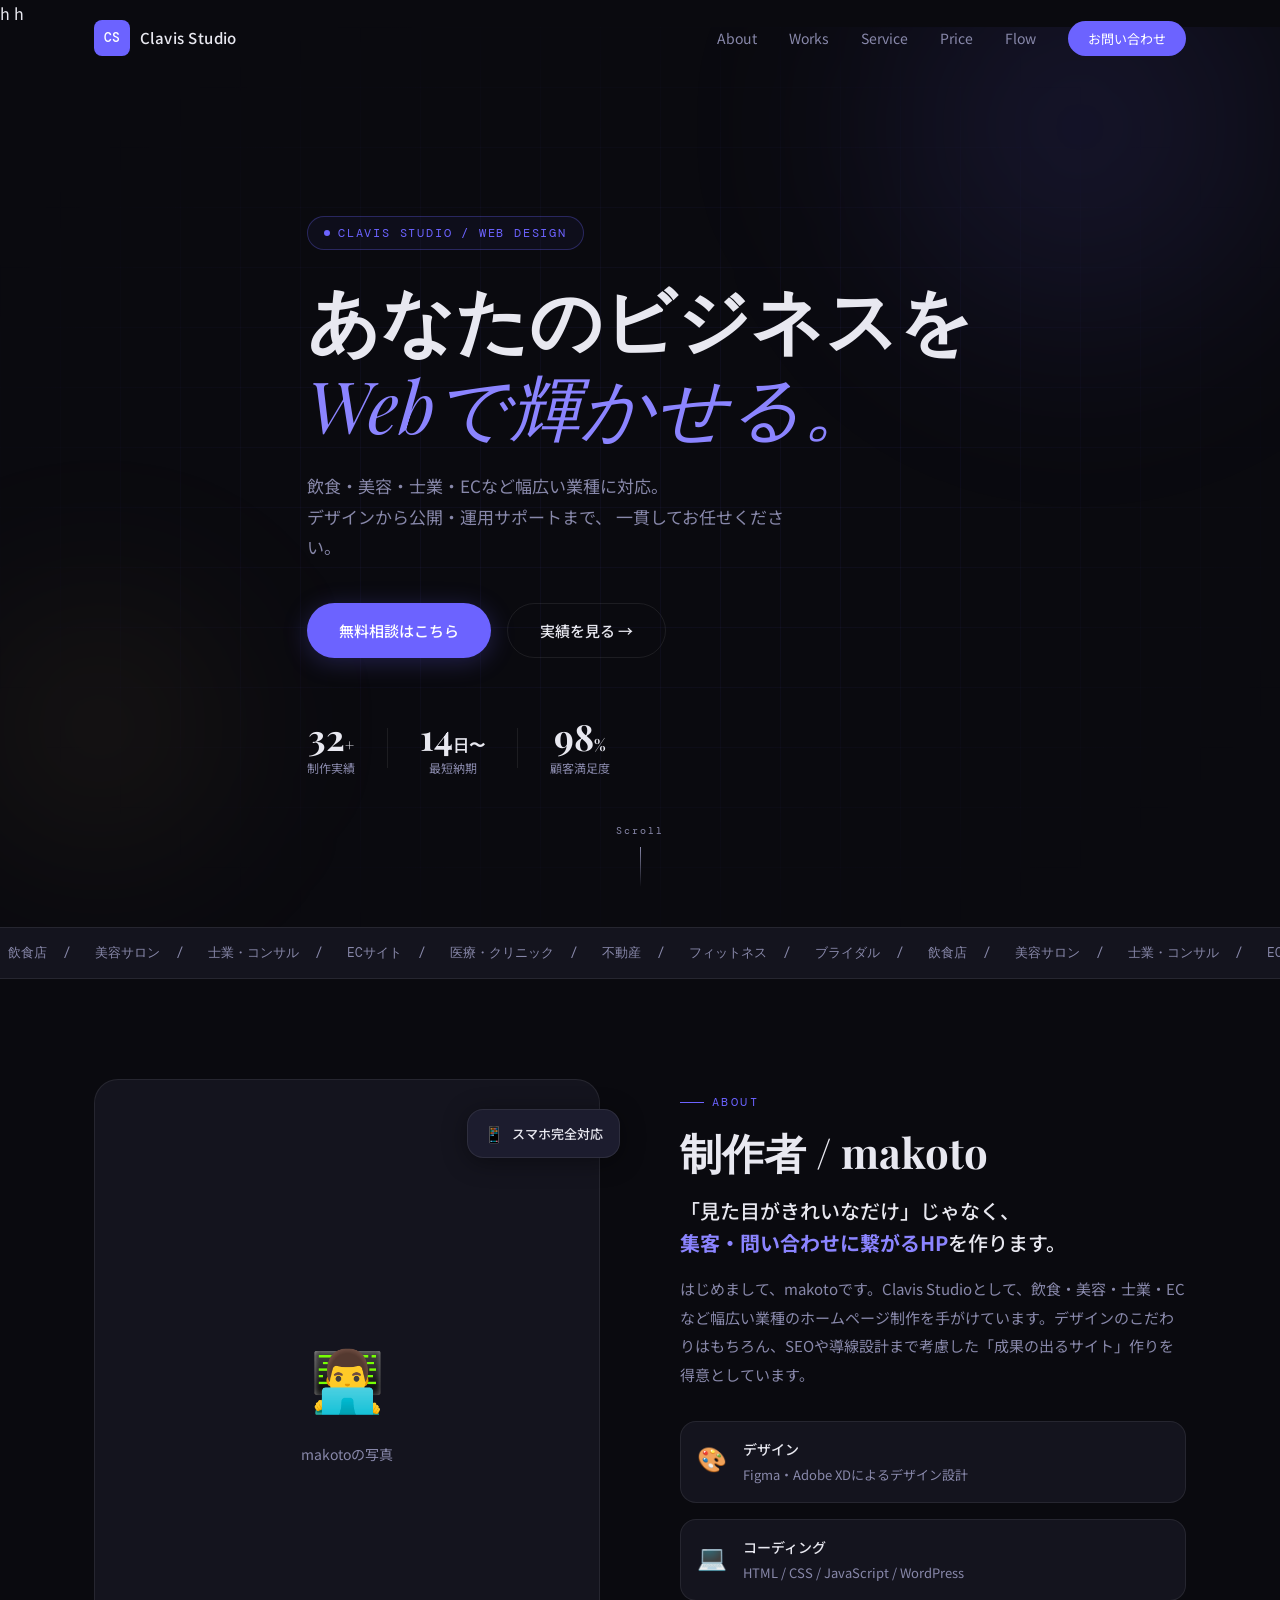
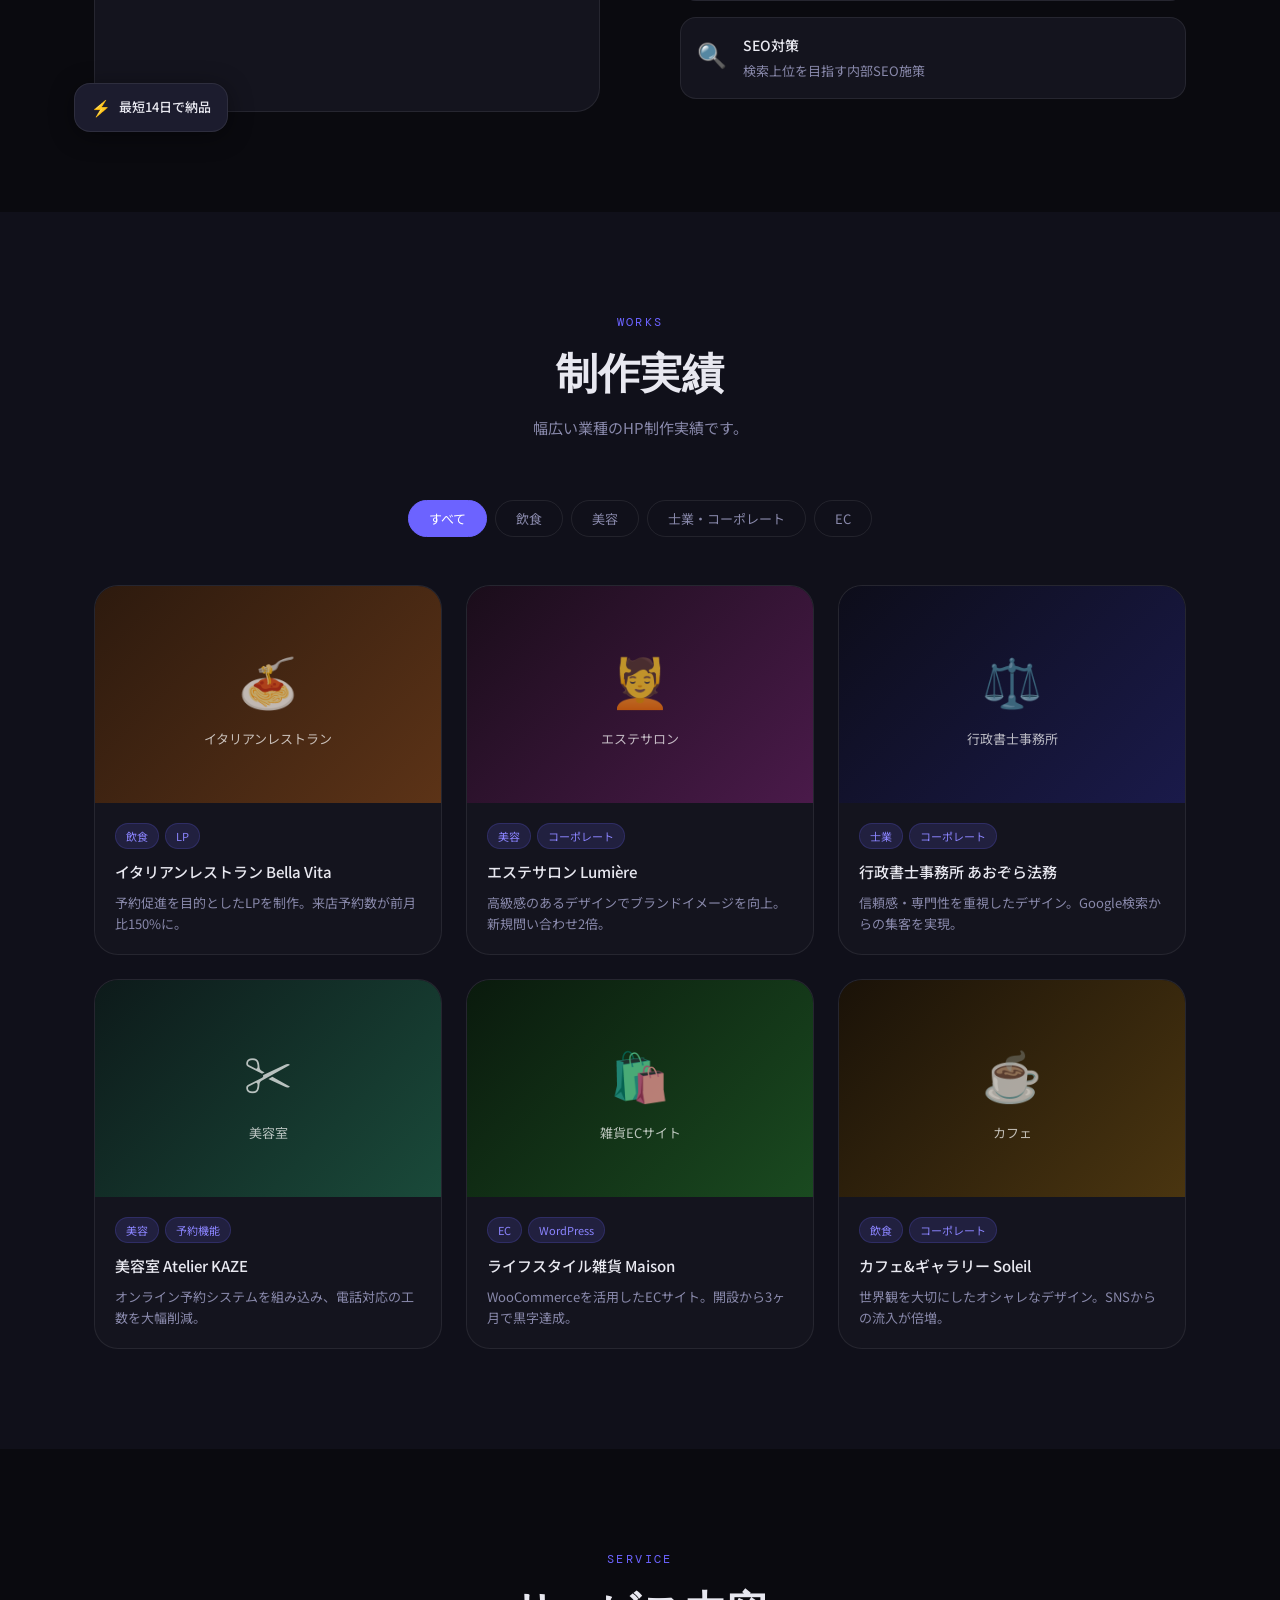
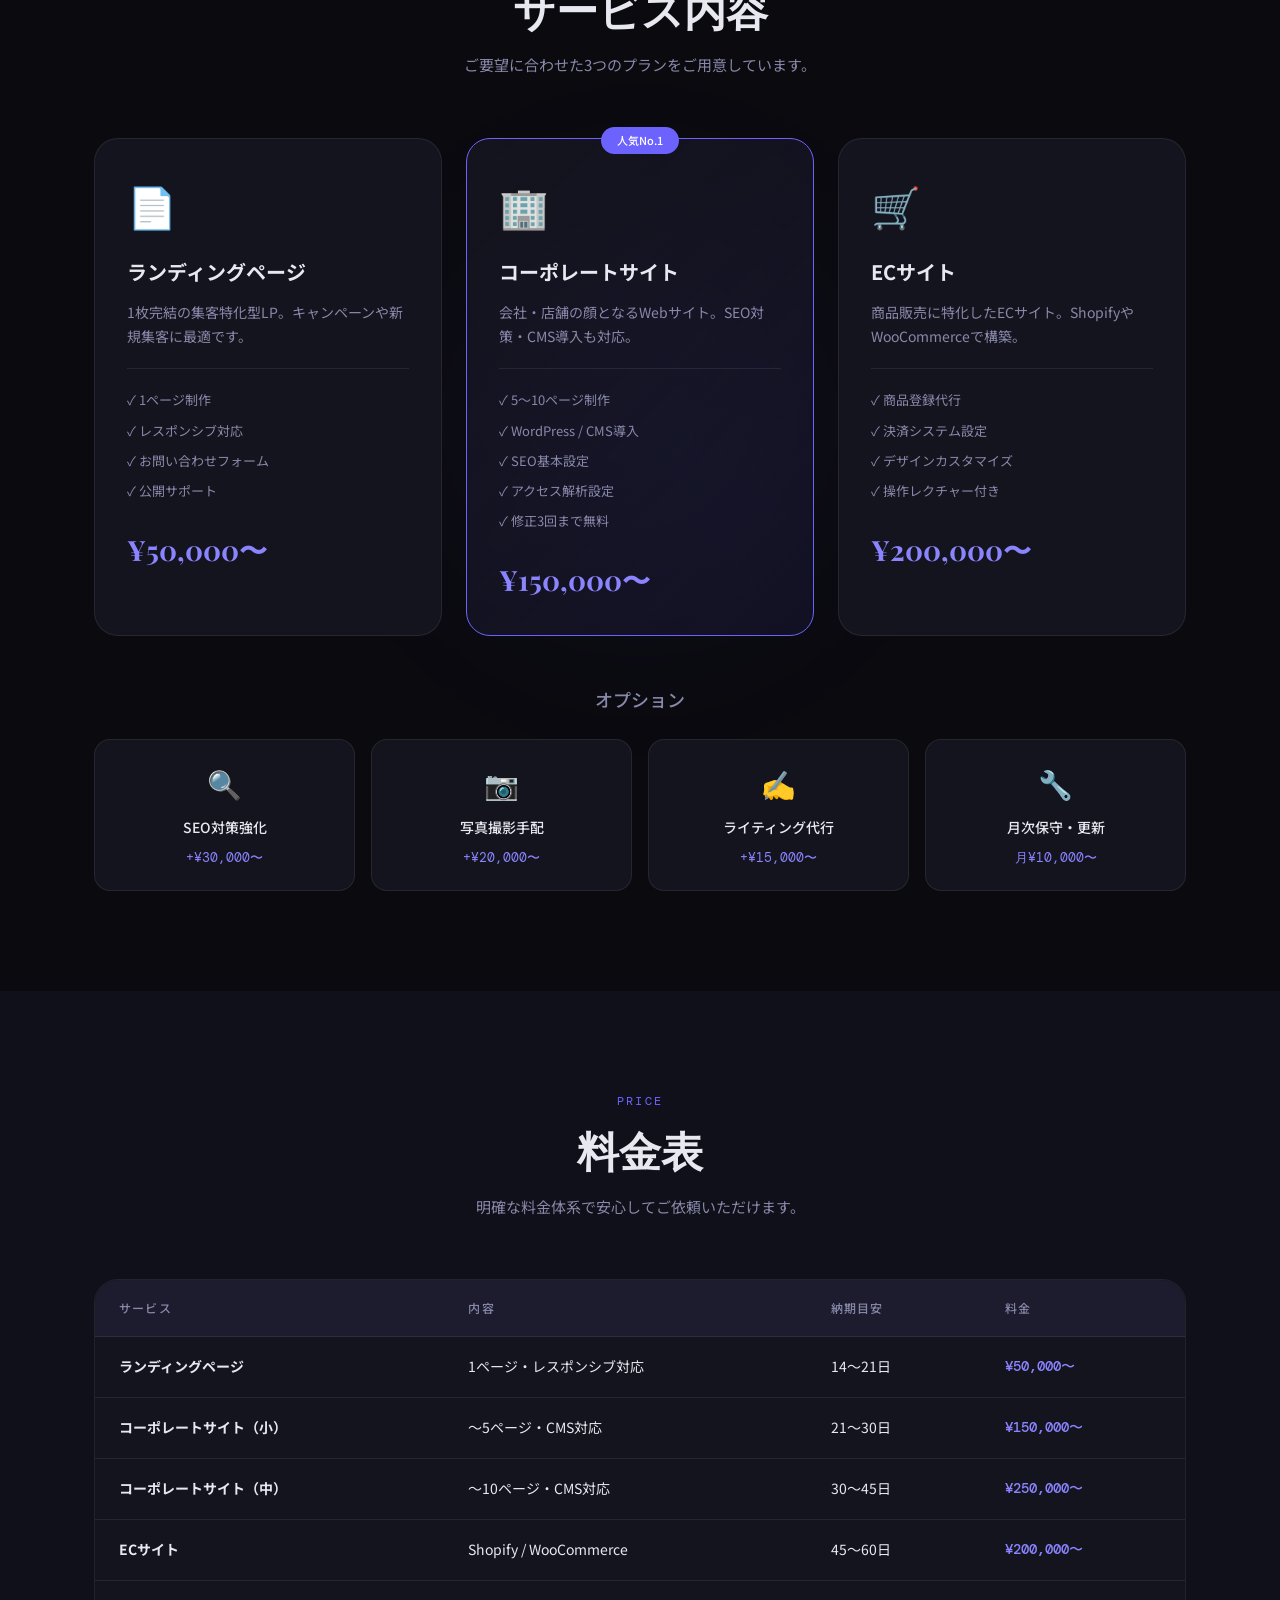
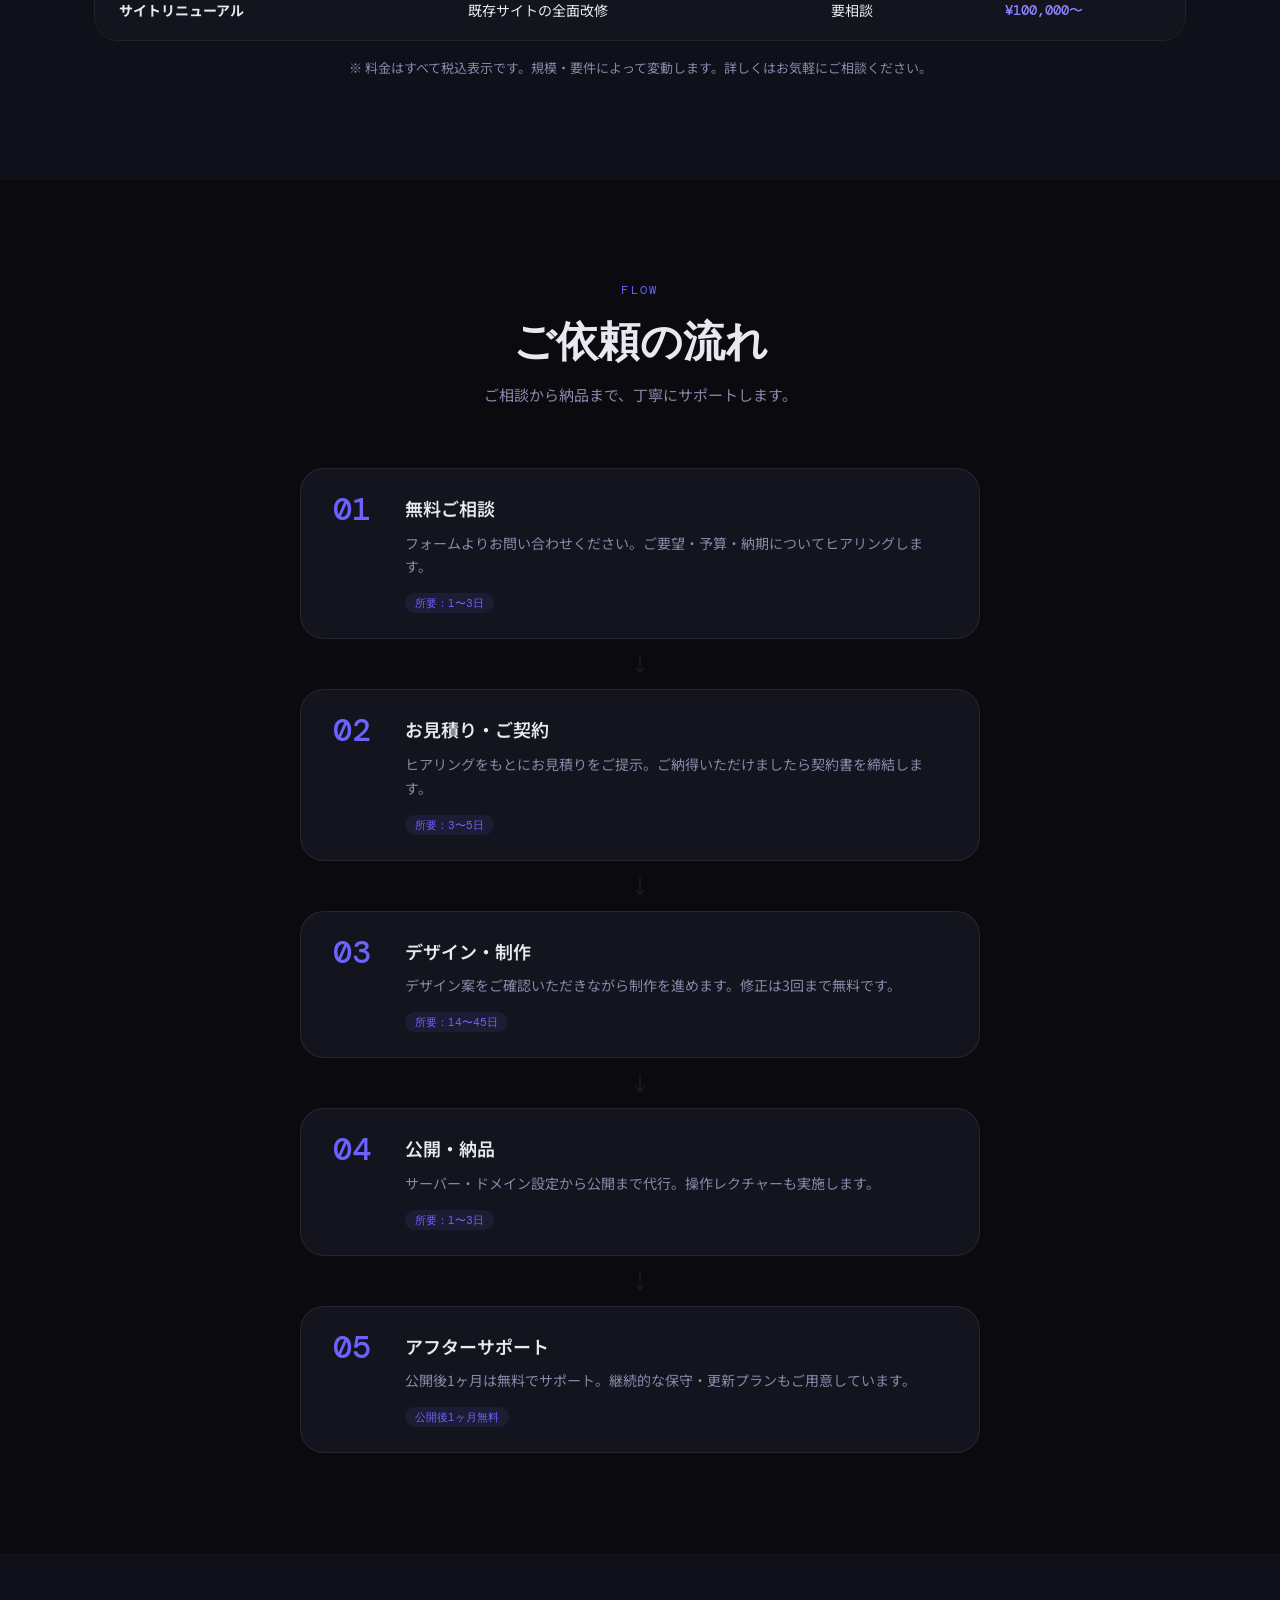
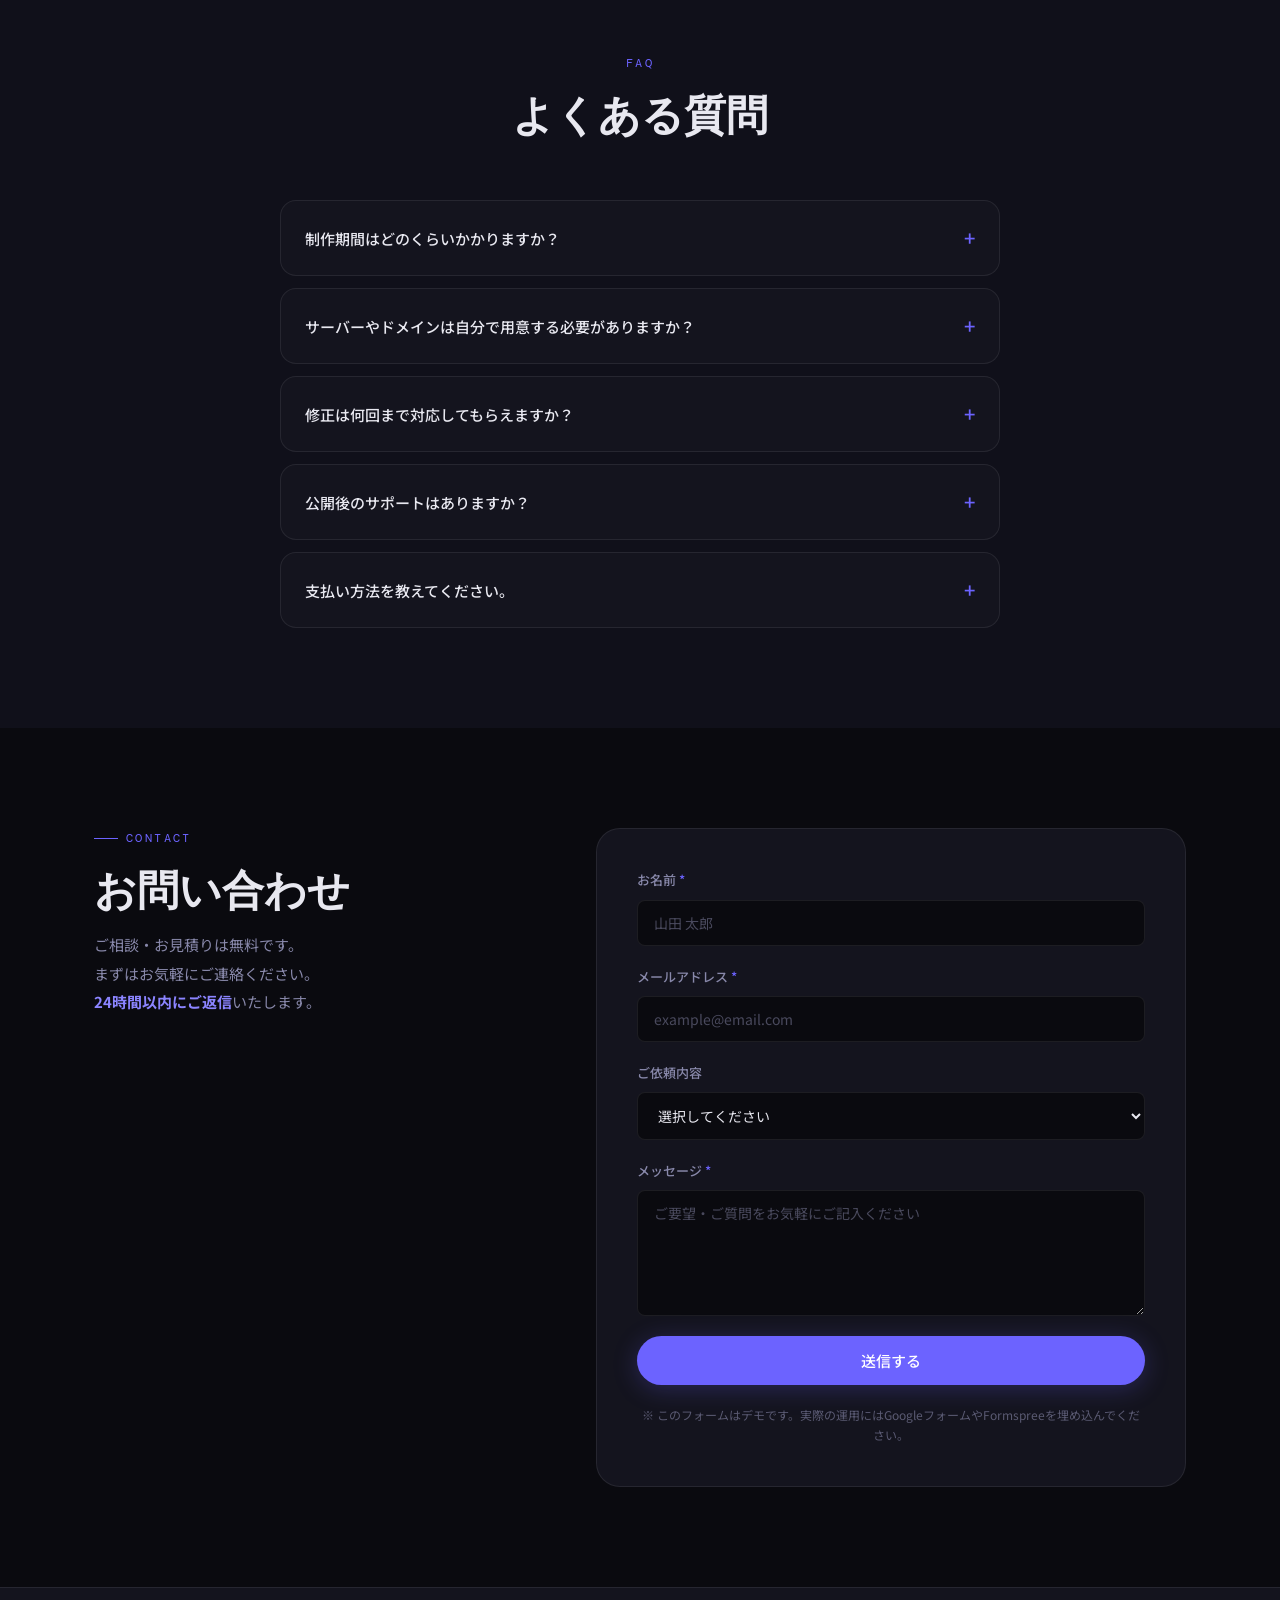
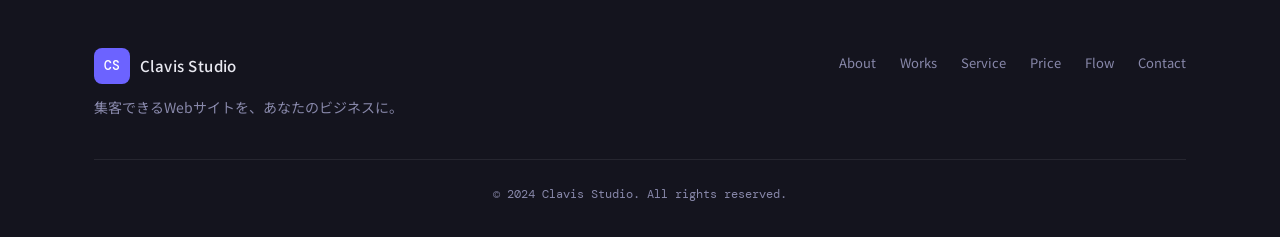
==== index.html @ 3dc6d5a4 "chore: SNS・メールアイコンを完全削除" ====
<!DOCTYPE html>
<html lang="ja">
<head>
  <meta charset="UTF-8" />h
  <meta name="viewport" content="width=device-width, initial-scale=1.0" />
  <title>Clavis Studio | HP制作代行</title>h
  <meta name="description" content="飲食・美容・士業・ECなど幅広い業種のホームページ制作。Clavis Studioはスピーディーな納品と丁寧なサポートで、集客できるWebサイトをご提供します。" />
  <link rel="preconnect" href="https://fonts.googleapis.com" />
  <link rel="preconnect" href="https://fonts.gstatic.com" crossorigin />
  <link href="https://fonts.googleapis.com/css2?family=Noto+Sans+JP:wght@300;400;500;700&family=Playfair+Display:ital,wght@0,700;1,400&family=DM+Mono:wght@400;500&display=swap" rel="stylesheet" />
  <link rel="stylesheet" href="style.css" />
</head>
<body>

  <!-- ========== HEADER ========== -->
  <header class="header" id="header">
    <div class="header__inner">
      <a href="#" class="header__logo">
        <span class="logo-mark">CS</span>
        <span class="logo-text">Clavis Studio</span>
      </a>
      <nav class="header__nav" id="nav">
        <ul class="nav__list">
          <li><a href="#about">About</a></li>
          <li><a href="#works">Works</a></li>
          <li><a href="#service">Service</a></li>
          <li><a href="#price">Price</a></li>
          <li><a href="#flow">Flow</a></li>
          <li><a href="#contact" class="nav__cta">お問い合わせ</a></li>
        </ul>
      </nav>
      <button class="hamburger" id="hamburger" aria-label="メニューを開く">
        <span></span><span></span><span></span>
      </button>
    </div>
  </header>

  <!-- ========== HERO ========== -->
  <section class="hero">
    <div class="hero__bg">
      <div class="hero__grid"></div>
      <div class="hero__orb hero__orb--1"></div>
      <div class="hero__orb hero__orb--2"></div>
    </div>
    <div class="hero__inner">
      <div class="hero__label">
        <span class="dot"></span>Clavis Studio / Web Design
      </div>
      <h1 class="hero__title">
        <span class="hero__title-line">あなたのビジネスを</span>
        <em class="hero__title-accent">Webで輝かせる。</em>
      </h1>
      <p class="hero__desc">
        飲食・美容・士業・ECなど幅広い業種に対応。<br />
        デザインから公開・運用サポートまで、<br class="sp-only" />
        一貫してお任せください。
      </p>
      <div class="hero__actions">
        <a href="#contact" class="btn btn--primary">無料相談はこちら</a>
        <a href="#works" class="btn btn--ghost">実績を見る →</a>
      </div>
      <div class="hero__stats">
        <div class="stat">
          <span class="stat__num">32<small>+</small></span>
          <span class="stat__label">制作実績</span>
        </div>
        <div class="stat__divider"></div>
        <div class="stat">
          <span class="stat__num">14<small>日〜</small></span>
          <span class="stat__label">最短納期</span>
        </div>
        <div class="stat__divider"></div>
        <div class="stat">
          <span class="stat__num">98<small>%</small></span>
          <span class="stat__label">顧客満足度</span>
        </div>
      </div>
    </div>
    <div class="hero__scroll">
      <span>Scroll</span>
      <div class="scroll-line"></div>
    </div>
  </section>

  <!-- ========== TICKER ========== -->
  <div class="ticker">
    <div class="ticker__track">
      <span>飲食店 &nbsp;/&nbsp;</span>
      <span>美容サロン &nbsp;/&nbsp;</span>
      <span>士業・コンサル &nbsp;/&nbsp;</span>
      <span>ECサイト &nbsp;/&nbsp;</span>
      <span>医療・クリニック &nbsp;/&nbsp;</span>
      <span>不動産 &nbsp;/&nbsp;</span>
      <span>フィットネス &nbsp;/&nbsp;</span>
      <span>ブライダル &nbsp;/&nbsp;</span>
      <span>飲食店 &nbsp;/&nbsp;</span>
      <span>美容サロン &nbsp;/&nbsp;</span>
      <span>士業・コンサル &nbsp;/&nbsp;</span>
      <span>ECサイト &nbsp;/&nbsp;</span>
      <span>医療・クリニック &nbsp;/&nbsp;</span>
      <span>不動産 &nbsp;/&nbsp;</span>
      <span>フィットネス &nbsp;/&nbsp;</span>
      <span>ブライダル &nbsp;/&nbsp;</span>
    </div>
  </div>

  <!-- ========== ABOUT ========== -->
  <section class="about section" id="about">
    <div class="container">
      <div class="about__inner">
        <div class="about__image-wrap">
          <div class="about__image-frame">
            <div class="about__image-placeholder">
              <div class="placeholder-icon">👨‍💻</div>
              <p>makotoの写真</p>
            </div>
          </div>
          <div class="about__tag about__tag--1">
            <span class="tag-icon">⚡</span> 最短14日で納品
          </div>
          <div class="about__tag about__tag--2">
            <span class="tag-icon">📱</span> スマホ完全対応
          </div>
        </div>
        <div class="about__content">
          <div class="section-label">About</div>
          <h2 class="section-title">制作者 / makoto</h2>
          <p class="about__lead">
            「見た目がきれいなだけ」じゃなく、<br />
            <strong>集客・問い合わせに繋がるHP</strong>を作ります。
          </p>
          <p class="about__text">
            はじめまして、makotoです。Clavis Studioとして、飲食・美容・士業・ECなど幅広い業種のホームページ制作を手がけています。デザインのこだわりはもちろん、SEOや導線設計まで考慮した「成果の出るサイト」作りを得意としています。
          </p>
          <ul class="about__skills">
            <li>
              <span class="skill-icon">🎨</span>
              <div>
                <strong>デザイン</strong>
                <p>Figma・Adobe XDによるデザイン設計</p>
              </div>
            </li>
            <li>
              <span class="skill-icon">💻</span>
              <div>
                <strong>コーディング</strong>
                <p>HTML / CSS / JavaScript / WordPress</p>
              </div>
            </li>
            <li>
              <span class="skill-icon">🔍</span>
              <div>
                <strong>SEO対策</strong>
                <p>検索上位を目指す内部SEO施策</p>
              </div>
            </li>
          </ul>
        </div>
      </div>
    </div>
  </section>

  <!-- ========== WORKS ========== -->
  <section class="works section" id="works">
    <div class="container">
      <div class="section-header">
        <div class="section-label">Works</div>
        <h2 class="section-title">制作実績</h2>
        <p class="section-desc">幅広い業種のHP制作実績です。</p>
      </div>

      <div class="works__filter">
        <button class="filter-btn active" data-filter="all">すべて</button>
        <button class="filter-btn" data-filter="restaurant">飲食</button>
        <button class="filter-btn" data-filter="beauty">美容</button>
        <button class="filter-btn" data-filter="corporate">士業・コーポレート</button>
        <button class="filter-btn" data-filter="ec">EC</button>
      </div>

      <div class="works__grid">
        <!-- Work 1 -->
        <article class="work-card" data-category="restaurant">
          <div class="work-card__image">
            <div class="work-card__placeholder work-card__placeholder--restaurant">
              <span>🍝</span>
              <p>イタリアンレストラン</p>
            </div>
            <div class="work-card__overlay">
              <a href="#" class="work-card__link">詳細を見る →</a>
            </div>
          </div>
          <div class="work-card__body">
            <div class="work-card__tags">
              <span class="tag">飲食</span>
              <span class="tag">LP</span>
            </div>
            <h3 class="work-card__title">イタリアンレストラン Bella Vita</h3>
            <p class="work-card__desc">予約促進を目的としたLPを制作。来店予約数が前月比150%に。</p>
          </div>
        </article>

        <!-- Work 2 -->
        <article class="work-card" data-category="beauty">
          <div class="work-card__image">
            <div class="work-card__placeholder work-card__placeholder--beauty">
              <span>💆</span>
              <p>エステサロン</p>
            </div>
            <div class="work-card__overlay">
              <a href="#" class="work-card__link">詳細を見る →</a>
            </div>
          </div>
          <div class="work-card__body">
            <div class="work-card__tags">
              <span class="tag">美容</span>
              <span class="tag">コーポレート</span>
            </div>
            <h3 class="work-card__title">エステサロン Lumière</h3>
            <p class="work-card__desc">高級感のあるデザインでブランドイメージを向上。新規問い合わせ2倍。</p>
          </div>
        </article>

        <!-- Work 3 -->
        <article class="work-card" data-category="corporate">
          <div class="work-card__image">
            <div class="work-card__placeholder work-card__placeholder--corporate">
              <span>⚖️</span>
              <p>行政書士事務所</p>
            </div>
            <div class="work-card__overlay">
              <a href="#" class="work-card__link">詳細を見る →</a>
            </div>
          </div>
          <div class="work-card__body">
            <div class="work-card__tags">
              <span class="tag">士業</span>
              <span class="tag">コーポレート</span>
            </div>
            <h3 class="work-card__title">行政書士事務所 あおぞら法務</h3>
            <p class="work-card__desc">信頼感・専門性を重視したデザイン。Google検索からの集客を実現。</p>
          </div>
        </article>

        <!-- Work 4 -->
        <article class="work-card" data-category="beauty">
          <div class="work-card__image">
            <div class="work-card__placeholder work-card__placeholder--beauty2">
              <span>✂️</span>
              <p>美容室</p>
            </div>
            <div class="work-card__overlay">
              <a href="#" class="work-card__link">詳細を見る →</a>
            </div>
          </div>
          <div class="work-card__body">
            <div class="work-card__tags">
              <span class="tag">美容</span>
              <span class="tag">予約機能</span>
            </div>
            <h3 class="work-card__title">美容室 Atelier KAZE</h3>
            <p class="work-card__desc">オンライン予約システムを組み込み、電話対応の工数を大幅削減。</p>
          </div>
        </article>

        <!-- Work 5 -->
        <article class="work-card" data-category="ec">
          <div class="work-card__image">
            <div class="work-card__placeholder work-card__placeholder--ec">
              <span>🛍️</span>
              <p>雑貨ECサイト</p>
            </div>
            <div class="work-card__overlay">
              <a href="#" class="work-card__link">詳細を見る →</a>
            </div>
          </div>
          <div class="work-card__body">
            <div class="work-card__tags">
              <span class="tag">EC</span>
              <span class="tag">WordPress</span>
            </div>
            <h3 class="work-card__title">ライフスタイル雑貨 Maison</h3>
            <p class="work-card__desc">WooCommerceを活用したECサイト。開設から3ヶ月で黒字達成。</p>
          </div>
        </article>

        <!-- Work 6 -->
        <article class="work-card" data-category="restaurant">
          <div class="work-card__image">
            <div class="work-card__placeholder work-card__placeholder--restaurant2">
              <span>☕</span>
              <p>カフェ</p>
            </div>
            <div class="work-card__overlay">
              <a href="#" class="work-card__link">詳細を見る →</a>
            </div>
          </div>
          <div class="work-card__body">
            <div class="work-card__tags">
              <span class="tag">飲食</span>
              <span class="tag">コーポレート</span>
            </div>
            <h3 class="work-card__title">カフェ&ギャラリー Soleil</h3>
            <p class="work-card__desc">世界観を大切にしたオシャレなデザイン。SNSからの流入が倍増。</p>
          </div>
        </article>
      </div>
    </div>
  </section>

  <!-- ========== SERVICE ========== -->
  <section class="service section" id="service">
    <div class="service__bg">
      <div class="service__orb"></div>
    </div>
    <div class="container">
      <div class="section-header">
        <div class="section-label">Service</div>
        <h2 class="section-title">サービス内容</h2>
        <p class="section-desc">ご要望に合わせた3つのプランをご用意しています。</p>
      </div>
      <div class="service__grid">
        <div class="service-card">
          <div class="service-card__icon">📄</div>
          <h3 class="service-card__title">ランディングページ</h3>
          <p class="service-card__desc">1枚完結の集客特化型LP。キャンペーンや新規集客に最適です。</p>
          <ul class="service-card__list">
            <li>✓ 1ページ制作</li>
            <li>✓ レスポンシブ対応</li>
            <li>✓ お問い合わせフォーム</li>
            <li>✓ 公開サポート</li>
          </ul>
          <div class="service-card__price">¥50,000〜</div>
        </div>
        <div class="service-card service-card--featured">
          <div class="service-card__badge">人気No.1</div>
          <div class="service-card__icon">🏢</div>
          <h3 class="service-card__title">コーポレートサイト</h3>
          <p class="service-card__desc">会社・店舗の顔となるWebサイト。SEO対策・CMS導入も対応。</p>
          <ul class="service-card__list">
            <li>✓ 5〜10ページ制作</li>
            <li>✓ WordPress / CMS導入</li>
            <li>✓ SEO基本設定</li>
            <li>✓ アクセス解析設定</li>
            <li>✓ 修正3回まで無料</li>
          </ul>
          <div class="service-card__price">¥150,000〜</div>
        </div>
        <div class="service-card">
          <div class="service-card__icon">🛒</div>
          <h3 class="service-card__title">ECサイト</h3>
          <p class="service-card__desc">商品販売に特化したECサイト。ShopifyやWooCommerceで構築。</p>
          <ul class="service-card__list">
            <li>✓ 商品登録代行</li>
            <li>✓ 決済システム設定</li>
            <li>✓ デザインカスタマイズ</li>
            <li>✓ 操作レクチャー付き</li>
          </ul>
          <div class="service-card__price">¥200,000〜</div>
        </div>
      </div>

      <div class="service__options">
        <h3 class="service__options-title">オプション</h3>
        <div class="options__grid">
          <div class="option-item">
            <span class="option-icon">🔍</span>
            <span>SEO対策強化</span>
            <span class="option-price">+¥30,000〜</span>
          </div>
          <div class="option-item">
            <span class="option-icon">📷</span>
            <span>写真撮影手配</span>
            <span class="option-price">+¥20,000〜</span>
          </div>
          <div class="option-item">
            <span class="option-icon">✍️</span>
            <span>ライティング代行</span>
            <span class="option-price">+¥15,000〜</span>
          </div>
          <div class="option-item">
            <span class="option-icon">🔧</span>
            <span>月次保守・更新</span>
            <span class="option-price">月¥10,000〜</span>
          </div>
        </div>
      </div>
    </div>
  </section>

  <!-- ========== PRICE ========== -->
  <section class="price section" id="price">
    <div class="container">
      <div class="section-header">
        <div class="section-label">Price</div>
        <h2 class="section-title">料金表</h2>
        <p class="section-desc">明確な料金体系で安心してご依頼いただけます。</p>
      </div>
      <div class="price__table-wrap">
        <table class="price__table">
          <thead>
            <tr>
              <th>サービス</th>
              <th>内容</th>
              <th>納期目安</th>
              <th>料金</th>
            </tr>
          </thead>
          <tbody>
            <tr>
              <td><strong>ランディングページ</strong></td>
              <td>1ページ・レスポンシブ対応</td>
              <td>14〜21日</td>
              <td class="price-col">¥50,000〜</td>
            </tr>
            <tr>
              <td><strong>コーポレートサイト（小）</strong></td>
              <td>〜5ページ・CMS対応</td>
              <td>21〜30日</td>
              <td class="price-col">¥150,000〜</td>
            </tr>
            <tr>
              <td><strong>コーポレートサイト（中）</strong></td>
              <td>〜10ページ・CMS対応</td>
              <td>30〜45日</td>
              <td class="price-col">¥250,000〜</td>
            </tr>
            <tr>
              <td><strong>ECサイト</strong></td>
              <td>Shopify / WooCommerce</td>
              <td>45〜60日</td>
              <td class="price-col">¥200,000〜</td>
            </tr>
            <tr>
              <td><strong>サイトリニューアル</strong></td>
              <td>既存サイトの全面改修</td>
              <td>要相談</td>
              <td class="price-col">¥100,000〜</td>
            </tr>
          </tbody>
        </table>
      </div>
      <p class="price__note">※ 料金はすべて税込表示です。規模・要件によって変動します。詳しくはお気軽にご相談ください。</p>
    </div>
  </section>

  <!-- ========== FLOW ========== -->
  <section class="flow section" id="flow">
    <div class="container">
      <div class="section-header">
        <div class="section-label">Flow</div>
        <h2 class="section-title">ご依頼の流れ</h2>
        <p class="section-desc">ご相談から納品まで、丁寧にサポートします。</p>
      </div>
      <div class="flow__steps">
        <div class="flow-step">
          <div class="flow-step__num">01</div>
          <div class="flow-step__content">
            <h3>無料ご相談</h3>
            <p>フォームよりお問い合わせください。ご要望・予算・納期についてヒアリングします。</p>
            <span class="flow-step__duration">所要：1〜3日</span>
          </div>
        </div>
        <div class="flow-step__arrow">↓</div>
        <div class="flow-step">
          <div class="flow-step__num">02</div>
          <div class="flow-step__content">
            <h3>お見積り・ご契約</h3>
            <p>ヒアリングをもとにお見積りをご提示。ご納得いただけましたら契約書を締結します。</p>
            <span class="flow-step__duration">所要：3〜5日</span>
          </div>
        </div>
        <div class="flow-step__arrow">↓</div>
        <div class="flow-step">
          <div class="flow-step__num">03</div>
          <div class="flow-step__content">
            <h3>デザイン・制作</h3>
            <p>デザイン案をご確認いただきながら制作を進めます。修正は3回まで無料です。</p>
            <span class="flow-step__duration">所要：14〜45日</span>
          </div>
        </div>
        <div class="flow-step__arrow">↓</div>
        <div class="flow-step">
          <div class="flow-step__num">04</div>
          <div class="flow-step__content">
            <h3>公開・納品</h3>
            <p>サーバー・ドメイン設定から公開まで代行。操作レクチャーも実施します。</p>
            <span class="flow-step__duration">所要：1〜3日</span>
          </div>
        </div>
        <div class="flow-step__arrow">↓</div>
        <div class="flow-step">
          <div class="flow-step__num">05</div>
          <div class="flow-step__content">
            <h3>アフターサポート</h3>
            <p>公開後1ヶ月は無料でサポート。継続的な保守・更新プランもご用意しています。</p>
            <span class="flow-step__duration">公開後1ヶ月無料</span>
          </div>
        </div>
      </div>
    </div>
  </section>

  <!-- ========== FAQ ========== -->
  <section class="faq section">
    <div class="container">
      <div class="section-header">
        <div class="section-label">FAQ</div>
        <h2 class="section-title">よくある質問</h2>
      </div>
      <div class="faq__list">
        <details class="faq-item">
          <summary>制作期間はどのくらいかかりますか？</summary>
          <div class="faq-item__answer">
            LPであれば最短14日、コーポレートサイトは30〜45日が目安です。お急ぎの場合はご相談ください。
          </div>
        </details>
        <details class="faq-item">
          <summary>サーバーやドメインは自分で用意する必要がありますか？</summary>
          <div class="faq-item__answer">
            お客様にてご用意いただくことも、こちらで手配することも可能です。初めての方にはXserverなどおすすめのサービスをご案内します。
          </div>
        </details>
        <details class="faq-item">
          <summary>修正は何回まで対応してもらえますか？</summary>
          <div class="faq-item__answer">
            基本プランでは3回まで無料で対応いたします。それ以上のご修正は別途¥5,000〜/回となります。
          </div>
        </details>
        <details class="faq-item">
          <summary>公開後のサポートはありますか？</summary>
          <div class="faq-item__answer">
            公開後1ヶ月は無料サポートを実施。月次保守・更新プランもご用意しておりますのでご相談ください。
          </div>
        </details>
        <details class="faq-item">
          <summary>支払い方法を教えてください。</summary>
          <div class="faq-item__answer">
            銀行振込にて対応しております。着手前に50%、納品時に残り50%をお支払いいただくケースが多いです。
          </div>
        </details>
      </div>
    </div>
  </section>

  <!-- ========== CONTACT ========== -->
  <section class="contact section" id="contact">
    <div class="container">
      <div class="contact__inner">
        <div class="contact__content">
          <div class="section-label">Contact</div>
          <h2 class="section-title">お問い合わせ</h2>
          <p class="contact__desc">
            ご相談・お見積りは無料です。<br />
            まずはお気軽にご連絡ください。<br />
            <strong>24時間以内にご返信</strong>いたします。
          </p>

        </div>
        <div class="contact__form-wrap">
          <form class="contact__form" id="contactForm" action="https://api.web3forms.com/submit" method="POST">
              <input type="hidden" name="access_key" value="4216c807-80d7-4ece-9488-84a21441b38b">
            <div class="form-group">
              <label for="name">お名前 <span class="required">*</span></label>
              <input type="text" id="name" name="name" placeholder="山田 太郎" required />
            </div>
            <div class="form-group">
              <label for="email">メールアドレス <span class="required">*</span></label>
              <input type="email" id="email" name="email" placeholder="example@email.com" required />
            </div>
            <div class="form-group">
              <label for="service">ご依頼内容</label>
              <select id="service" name="service">
                <option value="">選択してください</option>
                <option value="lp">ランディングページ</option>
                <option value="corporate">コーポレートサイト</option>
                <option value="ec">ECサイト</option>
                <option value="renewal">リニューアル</option>
                <option value="other">その他</option>
              </select>
            </div>
            <div class="form-group">
              <label for="message">メッセージ <span class="required">*</span></label>
              <textarea id="message" name="message" rows="5" placeholder="ご要望・ご質問をお気軽にご記入ください" required></textarea>
            </div>
            <button type="submit" class="btn btn--primary btn--full">送信する</button>
            <p class="form-note">※ このフォームはデモです。実際の運用にはGoogleフォームやFormspreeを埋め込んでください。</p>
          </form>
        </div>
      </div>
    </div>
  </section>

  <!-- ========== FOOTER ========== -->
  <footer class="footer">
    <div class="container">
      <div class="footer__inner">
        <div class="footer__brand">
          <a href="#" class="header__logo">
            <span class="logo-mark">CS</span>
            <span class="logo-text">Clavis Studio</span>
          </a>
          <p>集客できるWebサイトを、あなたのビジネスに。</p>
        </div>
        <nav class="footer__nav">
          <ul>
            <li><a href="#about">About</a></li>
            <li><a href="#works">Works</a></li>
            <li><a href="#service">Service</a></li>
            <li><a href="#price">Price</a></li>
            <li><a href="#flow">Flow</a></li>
            <li><a href="#contact">Contact</a></li>
          </ul>
        </nav>
      </div>
      <div class="footer__bottom">
        <p>&copy; 2024 Clavis Studio. All rights reserved.</p>
      </div>
    </div>
  </footer>

  <a href="#contact" class="cta-float">
    <span>無料相談</span>
  </a>

  <script src="main.js"></script>
</body>
</html>
---- style.css ----
/* ============================================
   CSS Variables & Reset
   ============================================ */
:root {
  --color-bg: #0a0a0f;
  --color-bg-2: #10101a;
  --color-surface: #14141e;
  --color-surface-2: #1c1c2e;
  --color-border: rgba(255, 255, 255, 0.08);
  --color-text: #e8e8f0;
  --color-text-muted: #8888aa;
  --color-accent: #6c63ff;
  --color-accent-light: #8b84ff;
  --color-accent-glow: rgba(108, 99, 255, 0.25);
  --color-gold: #f0c060;
  --font-display: 'Playfair Display', serif;
  --font-body: 'Noto Sans JP', sans-serif;
  --font-mono: 'DM Mono', monospace;
  --radius-sm: 8px;
  --radius-md: 16px;
  --radius-lg: 24px;
  --transition: 0.3s cubic-bezier(0.4, 0, 0.2, 1);
  --shadow-card: 0 4px 24px rgba(0, 0, 0, 0.4);
  --shadow-accent: 0 0 40px rgba(108, 99, 255, 0.2);
}

*, *::before, *::after { box-sizing: border-box; margin: 0; padding: 0; }

html { scroll-behavior: smooth; }

body {
  font-family: var(--font-body);
  background: var(--color-bg);
  color: var(--color-text);
  line-height: 1.7;
  font-size: 16px;
  overflow-x: hidden;
}

img { max-width: 100%; display: block; }
a { color: inherit; text-decoration: none; }
ul { list-style: none; }
button { cursor: pointer; border: none; background: none; font-family: inherit; }

.container {
  max-width: 1140px;
  margin: 0 auto;
  padding: 0 24px;
}

.section { padding: 100px 0; }

.sp-only { display: none; }

/* ============================================
   Section Labels & Headers
   ============================================ */
.section-label {
  font-family: var(--font-mono);
  font-size: 12px;
  letter-spacing: 0.2em;
  color: var(--color-accent);
  text-transform: uppercase;
  margin-bottom: 12px;
  display: flex;
  align-items: center;
  gap: 8px;
}
.section-label::before {
  content: '';
  display: inline-block;
  width: 24px;
  height: 1px;
  background: var(--color-accent);
}

.section-header {
  text-align: center;
  margin-bottom: 60px;
}
.section-header .section-label {
  justify-content: center;
}
.section-header .section-label::before { display: none; }

.section-title {
  font-family: var(--font-display);
  font-size: clamp(28px, 4vw, 42px);
  font-weight: 700;
  line-height: 1.3;
  margin-bottom: 16px;
}

.section-desc {
  color: var(--color-text-muted);
  font-size: 15px;
}

/* ============================================
   Buttons
   ============================================ */
.btn {
  display: inline-flex;
  align-items: center;
  justify-content: center;
  gap: 8px;
  padding: 14px 32px;
  border-radius: 100px;
  font-size: 15px;
  font-weight: 500;
  transition: var(--transition);
  white-space: nowrap;
}

.btn--primary {
  background: var(--color-accent);
  color: #fff;
  box-shadow: 0 4px 24px var(--color-accent-glow);
}
.btn--primary:hover {
  background: var(--color-accent-light);
  transform: translateY(-2px);
  box-shadow: 0 8px 32px var(--color-accent-glow);
}

.btn--ghost {
  border: 1px solid var(--color-border);
  color: var(--color-text);
}
.btn--ghost:hover {
  border-color: var(--color-accent);
  color: var(--color-accent);
  transform: translateY(-2px);
}

.btn--full { width: 100%; }

/* ============================================
   Header
   ============================================ */
.header {
  position: fixed;
  top: 0;
  left: 0;
  right: 0;
  z-index: 100;
  padding: 20px 0;
  transition: var(--transition);
}
.header.scrolled {
  background: rgba(10, 10, 15, 0.9);
  backdrop-filter: blur(20px);
  padding: 14px 0;
  border-bottom: 1px solid var(--color-border);
}

.header__inner {
  max-width: 1140px;
  margin: 0 auto;
  padding: 0 24px;
  display: flex;
  align-items: center;
  justify-content: space-between;
}

.header__logo {
  display: flex;
  align-items: center;
  gap: 10px;
}

.logo-mark {
  width: 36px;
  height: 36px;
  background: var(--color-accent);
  color: #fff;
  border-radius: var(--radius-sm);
  display: flex;
  align-items: center;
  justify-content: center;
  font-family: var(--font-mono);
  font-weight: 500;
  font-size: 13px;
}

.logo-text {
  font-size: 15px;
  font-weight: 500;
  letter-spacing: 0.03em;
}

.nav__list {
  display: flex;
  align-items: center;
  gap: 32px;
}
.nav__list a {
  font-size: 14px;
  color: var(--color-text-muted);
  transition: var(--transition);
}
.nav__list a:hover { color: var(--color-text); }

.nav__cta {
  background: var(--color-accent) !important;
  color: #fff !important;
  padding: 8px 20px;
  border-radius: 100px;
  font-size: 13px !important;
}
.nav__cta:hover { opacity: 0.85; }

.hamburger {
  display: none;
  flex-direction: column;
  gap: 5px;
  padding: 4px;
}
.hamburger span {
  display: block;
  width: 24px;
  height: 2px;
  background: var(--color-text);
  transition: var(--transition);
  border-radius: 2px;
}

/* ============================================
   Hero
   ============================================ */
.hero {
  min-height: 100vh;
  display: flex;
  align-items: center;
  position: relative;
  overflow: hidden;
  padding: 120px 0 80px;
}

.hero__bg {
  position: absolute;
  inset: 0;
  pointer-events: none;
}

.hero__grid {
  position: absolute;
  inset: 0;
  background-image:
    linear-gradient(rgba(108, 99, 255, 0.05) 1px, transparent 1px),
    linear-gradient(90deg, rgba(108, 99, 255, 0.05) 1px, transparent 1px);
  background-size: 60px 60px;
  mask-image: radial-gradient(ellipse at center, black 30%, transparent 80%);
}

.hero__orb {
  position: absolute;
  border-radius: 50%;
  filter: blur(80px);
  pointer-events: none;
}
.hero__orb--1 {
  width: 600px;
  height: 600px;
  background: radial-gradient(circle, rgba(108, 99, 255, 0.15), transparent 70%);
  top: -200px;
  right: -100px;
}
.hero__orb--2 {
  width: 400px;
  height: 400px;
  background: radial-gradient(circle, rgba(240, 192, 96, 0.08), transparent 70%);
  bottom: 0;
  left: -100px;
}

.hero__inner {
  max-width: 1140px;
  margin: 0 auto;
  padding: 0 24px;
  position: relative;
  z-index: 1;
}

.hero__label {
  display: inline-flex;
  align-items: center;
  gap: 8px;
  font-family: var(--font-mono);
  font-size: 12px;
  letter-spacing: 0.15em;
  color: var(--color-accent);
  text-transform: uppercase;
  margin-bottom: 24px;
  padding: 6px 16px;
  border: 1px solid rgba(108, 99, 255, 0.3);
  border-radius: 100px;
  background: rgba(108, 99, 255, 0.05);
}
.dot {
  width: 6px;
  height: 6px;
  border-radius: 50%;
  background: var(--color-accent);
  animation: pulse 2s infinite;
}
@keyframes pulse {
  0%, 100% { opacity: 1; transform: scale(1); }
  50% { opacity: 0.5; transform: scale(1.5); }
}

.hero__title {
  font-family: var(--font-display);
  font-size: clamp(36px, 6vw, 72px);
  line-height: 1.2;
  margin-bottom: 24px;
  display: flex;
  flex-direction: column;
}
.hero__title-line { font-weight: 700; }
.hero__title-accent {
  font-style: italic;
  font-weight: 400;
  color: var(--color-accent-light);
}

.hero__desc {
  font-size: clamp(15px, 1.5vw, 17px);
  color: var(--color-text-muted);
  line-height: 1.8;
  margin-bottom: 40px;
  max-width: 480px;
}

.hero__actions {
  display: flex;
  gap: 16px;
  flex-wrap: wrap;
  margin-bottom: 60px;
}

.hero__stats {
  display: flex;
  align-items: center;
  gap: 32px;
}
.stat { text-align: center; }
.stat__num {
  font-family: var(--font-display);
  font-size: 36px;
  font-weight: 700;
  line-height: 1;
  display: block;
}
.stat__num small { font-size: 16px; }
.stat__label {
  font-size: 12px;
  color: var(--color-text-muted);
  margin-top: 4px;
  display: block;
}
.stat__divider {
  width: 1px;
  height: 40px;
  background: var(--color-border);
}

.hero__scroll {
  position: absolute;
  bottom: 40px;
  left: 50%;
  transform: translateX(-50%);
  display: flex;
  flex-direction: column;
  align-items: center;
  gap: 8px;
  font-family: var(--font-mono);
  font-size: 10px;
  letter-spacing: 0.2em;
  color: var(--color-text-muted);
}
.scroll-line {
  width: 1px;
  height: 40px;
  background: linear-gradient(to bottom, var(--color-text-muted), transparent);
  animation: scrollDown 1.5s infinite;
}
@keyframes scrollDown {
  0% { transform: scaleY(0); transform-origin: top; }
  50% { transform: scaleY(1); transform-origin: top; }
  51% { transform: scaleY(1); transform-origin: bottom; }
  100% { transform: scaleY(0); transform-origin: bottom; }
}

/* ============================================
   Ticker
   ============================================ */
.ticker {
  background: var(--color-surface);
  border-top: 1px solid var(--color-border);
  border-bottom: 1px solid var(--color-border);
  overflow: hidden;
  padding: 14px 0;
}
.ticker__track {
  display: flex;
  white-space: nowrap;
  animation: tickerMove 20s linear infinite;
}
.ticker__track span {
  font-family: var(--font-mono);
  font-size: 13px;
  color: var(--color-text-muted);
  padding: 0 8px;
}
@keyframes tickerMove {
  0% { transform: translateX(0); }
  100% { transform: translateX(-50%); }
}

/* ============================================
   About
   ============================================ */
.about { background: var(--color-bg); }

.about__inner {
  display: grid;
  grid-template-columns: 1fr 1fr;
  gap: 80px;
  align-items: center;
}

.about__image-wrap { position: relative; }

.about__image-frame {
  aspect-ratio: 4/5;
  border-radius: var(--radius-lg);
  overflow: hidden;
  background: var(--color-surface);
  border: 1px solid var(--color-border);
}

.about__image-placeholder {
  width: 100%;
  height: 100%;
  display: flex;
  flex-direction: column;
  align-items: center;
  justify-content: center;
  gap: 16px;
  color: var(--color-text-muted);
}
.placeholder-icon { font-size: 60px; }
.about__image-placeholder p { font-size: 14px; }

.about__tag {
  position: absolute;
  background: var(--color-surface-2);
  border: 1px solid var(--color-border);
  border-radius: var(--radius-md);
  padding: 10px 16px;
  font-size: 13px;
  font-weight: 500;
  display: flex;
  align-items: center;
  gap: 8px;
  backdrop-filter: blur(10px);
  box-shadow: var(--shadow-card);
}
.about__tag--1 { bottom: -20px; left: -20px; }
.about__tag--2 { top: 30px; right: -20px; }
.tag-icon { font-size: 16px; }

.about__lead {
  font-size: 20px;
  font-weight: 500;
  line-height: 1.6;
  margin-bottom: 16px;
}
.about__lead strong { color: var(--color-accent-light); }

.about__text {
  color: var(--color-text-muted);
  font-size: 15px;
  line-height: 1.9;
  margin-bottom: 32px;
}

.about__skills {
  display: flex;
  flex-direction: column;
  gap: 16px;
}
.about__skills li {
  display: flex;
  gap: 16px;
  align-items: flex-start;
  padding: 16px;
  background: var(--color-surface);
  border: 1px solid var(--color-border);
  border-radius: var(--radius-md);
  transition: var(--transition);
}
.about__skills li:hover { border-color: var(--color-accent); }
.skill-icon { font-size: 24px; flex-shrink: 0; }
.about__skills strong { font-size: 14px; font-weight: 500; display: block; margin-bottom: 2px; }
.about__skills p { font-size: 13px; color: var(--color-text-muted); }

/* ============================================
   Works
   ============================================ */
.works { background: var(--color-bg-2); }

.works__filter {
  display: flex;
  gap: 8px;
  flex-wrap: wrap;
  justify-content: center;
  margin-bottom: 48px;
}

.filter-btn {
  padding: 8px 20px;
  border-radius: 100px;
  font-size: 13px;
  border: 1px solid var(--color-border);
  color: var(--color-text-muted);
  transition: var(--transition);
  font-family: var(--font-body);
}
.filter-btn:hover,
.filter-btn.active {
  background: var(--color-accent);
  border-color: var(--color-accent);
  color: #fff;
}

.works__grid {
  display: grid;
  grid-template-columns: repeat(3, 1fr);
  gap: 24px;
}

.work-card {
  background: var(--color-surface);
  border: 1px solid var(--color-border);
  border-radius: var(--radius-lg);
  overflow: hidden;
  transition: var(--transition);
}
.work-card:hover {
  transform: translateY(-6px);
  box-shadow: var(--shadow-accent);
  border-color: rgba(108, 99, 255, 0.3);
}
.work-card.hidden { display: none; }

.work-card__image {
  aspect-ratio: 16/10;
  position: relative;
  overflow: hidden;
}

.work-card__placeholder {
  width: 100%;
  height: 100%;
  display: flex;
  flex-direction: column;
  align-items: center;
  justify-content: center;
  gap: 8px;
  font-size: 13px;
  color: rgba(255,255,255,0.7);
}
.work-card__placeholder span { font-size: 48px; }

.work-card__placeholder--restaurant  { background: linear-gradient(135deg, #2d1a0e, #5c3317); }
.work-card__placeholder--restaurant2 { background: linear-gradient(135deg, #1a1208, #4a3510); }
.work-card__placeholder--beauty      { background: linear-gradient(135deg, #1a0d1a, #4a1a4a); }
.work-card__placeholder--beauty2     { background: linear-gradient(135deg, #0d1a1a, #1a4a3a); }
.work-card__placeholder--corporate   { background: linear-gradient(135deg, #0d0d1a, #1a1a4a); }
.work-card__placeholder--ec          { background: linear-gradient(135deg, #0a1a0d, #1a4a20); }

.work-card__overlay {
  position: absolute;
  inset: 0;
  background: rgba(108, 99, 255, 0.85);
  display: flex;
  align-items: center;
  justify-content: center;
  opacity: 0;
  transition: var(--transition);
}
.work-card:hover .work-card__overlay { opacity: 1; }

.work-card__link {
  color: #fff;
  font-weight: 500;
  font-size: 15px;
  padding: 10px 24px;
  border: 2px solid #fff;
  border-radius: 100px;
  transition: var(--transition);
}
.work-card__link:hover { background: #fff; color: var(--color-accent); }

.work-card__body { padding: 20px; }

.work-card__tags {
  display: flex;
  gap: 6px;
  margin-bottom: 10px;
}
.tag {
  font-size: 11px;
  padding: 3px 10px;
  border-radius: 100px;
  background: rgba(108, 99, 255, 0.15);
  color: var(--color-accent-light);
  border: 1px solid rgba(108, 99, 255, 0.2);
}

.work-card__title {
  font-size: 15px;
  font-weight: 500;
  margin-bottom: 8px;
}
.work-card__desc {
  font-size: 13px;
  color: var(--color-text-muted);
  line-height: 1.6;
}

/* ============================================
   Service
   ============================================ */
.service {
  background: var(--color-bg);
  position: relative;
  overflow: hidden;
}
.service__bg { position: absolute; inset: 0; pointer-events: none; }
.service__orb {
  position: absolute;
  width: 600px;
  height: 600px;
  background: radial-gradient(circle, rgba(108, 99, 255, 0.08), transparent 70%);
  top: 50%;
  left: 50%;
  transform: translate(-50%, -50%);
  border-radius: 50%;
  filter: blur(60px);
}

.service__grid {
  display: grid;
  grid-template-columns: repeat(3, 1fr);
  gap: 24px;
  margin-bottom: 48px;
  position: relative;
  z-index: 1;
}

.service-card {
  background: var(--color-surface);
  border: 1px solid var(--color-border);
  border-radius: var(--radius-lg);
  padding: 32px;
  transition: var(--transition);
  position: relative;
}
.service-card:hover {
  transform: translateY(-4px);
  border-color: rgba(108, 99, 255, 0.3);
}
.service-card--featured {
  border-color: var(--color-accent);
  background: linear-gradient(135deg, var(--color-surface), rgba(108, 99, 255, 0.08));
}

.service-card__badge {
  position: absolute;
  top: -12px;
  left: 50%;
  transform: translateX(-50%);
  background: var(--color-accent);
  color: #fff;
  font-size: 11px;
  font-weight: 500;
  padding: 4px 16px;
  border-radius: 100px;
  white-space: nowrap;
}

.service-card__icon { font-size: 40px; margin-bottom: 16px; }
.service-card__title { font-size: 20px; font-weight: 700; margin-bottom: 12px; }
.service-card__desc { font-size: 14px; color: var(--color-text-muted); line-height: 1.7; margin-bottom: 20px; }

.service-card__list {
  display: flex;
  flex-direction: column;
  gap: 8px;
  margin-bottom: 24px;
  border-top: 1px solid var(--color-border);
  padding-top: 20px;
}
.service-card__list li { font-size: 13px; color: var(--color-text-muted); }

.service-card__price {
  font-family: var(--font-display);
  font-size: 28px;
  font-weight: 700;
  color: var(--color-accent-light);
}

.service__options { position: relative; z-index: 1; }
.service__options-title {
  text-align: center;
  font-size: 18px;
  font-weight: 500;
  margin-bottom: 24px;
  color: var(--color-text-muted);
}

.options__grid {
  display: grid;
  grid-template-columns: repeat(4, 1fr);
  gap: 16px;
}
.option-item {
  background: var(--color-surface);
  border: 1px solid var(--color-border);
  border-radius: var(--radius-md);
  padding: 20px;
  display: flex;
  flex-direction: column;
  align-items: center;
  gap: 8px;
  text-align: center;
  transition: var(--transition);
}
.option-item:hover { border-color: var(--color-accent); }
.option-icon { font-size: 28px; }
.option-item span:nth-child(2) { font-size: 14px; font-weight: 500; }
.option-price { font-size: 13px; color: var(--color-accent-light); font-family: var(--font-mono); }

/* ============================================
   Price Table
   ============================================ */
.price { background: var(--color-bg-2); }

.price__table-wrap {
  overflow-x: auto;
  border-radius: var(--radius-lg);
  border: 1px solid var(--color-border);
}

.price__table {
  width: 100%;
  border-collapse: collapse;
  background: var(--color-surface);
}
.price__table th, .price__table td {
  padding: 18px 24px;
  text-align: left;
  border-bottom: 1px solid var(--color-border);
  font-size: 14px;
}
.price__table th {
  background: var(--color-surface-2);
  font-weight: 500;
  color: var(--color-text-muted);
  font-size: 12px;
  text-transform: uppercase;
  letter-spacing: 0.1em;
}
.price__table tr:last-child td { border-bottom: none; }
.price__table tr:hover td { background: rgba(108, 99, 255, 0.04); }
.price-col {
  font-family: var(--font-mono);
  font-weight: 500;
  color: var(--color-accent-light);
}

.price__note {
  margin-top: 16px;
  font-size: 13px;
  color: var(--color-text-muted);
  text-align: center;
}

/* ============================================
   Flow
   ============================================ */
.flow { background: var(--color-bg); }

.flow__steps {
  max-width: 680px;
  margin: 0 auto;
  display: flex;
  flex-direction: column;
  align-items: center;
}

.flow-step {
  display: flex;
  gap: 24px;
  width: 100%;
  background: var(--color-surface);
  border: 1px solid var(--color-border);
  border-radius: var(--radius-lg);
  padding: 24px 32px;
  transition: var(--transition);
}
.flow-step:hover { border-color: var(--color-accent); }

.flow-step__num {
  font-family: var(--font-mono);
  font-size: 32px;
  font-weight: 500;
  color: var(--color-accent);
  line-height: 1;
  flex-shrink: 0;
  width: 48px;
}

.flow-step__content h3 { font-size: 18px; font-weight: 600; margin-bottom: 8px; }
.flow-step__content p { font-size: 14px; color: var(--color-text-muted); line-height: 1.7; margin-bottom: 8px; }
.flow-step__duration {
  font-family: var(--font-mono);
  font-size: 11px;
  color: var(--color-accent);
  padding: 3px 10px;
  background: rgba(108, 99, 255, 0.1);
  border-radius: 100px;
}

.flow-step__arrow {
  font-size: 20px;
  color: var(--color-border);
  padding: 8px 0;
}

/* ============================================
   FAQ
   ============================================ */
.faq { background: var(--color-bg-2); }

.faq__list {
  max-width: 720px;
  margin: 0 auto;
  display: flex;
  flex-direction: column;
  gap: 12px;
}

.faq-item {
  background: var(--color-surface);
  border: 1px solid var(--color-border);
  border-radius: var(--radius-md);
  overflow: hidden;
  transition: var(--transition);
}
.faq-item[open] { border-color: var(--color-accent); }

.faq-item summary {
  padding: 20px 24px;
  cursor: pointer;
  font-weight: 500;
  font-size: 15px;
  list-style: none;
  display: flex;
  justify-content: space-between;
  align-items: center;
  user-select: none;
}
.faq-item summary::-webkit-details-marker { display: none; }
.faq-item summary::after {
  content: '+';
  font-size: 20px;
  color: var(--color-accent);
  transition: var(--transition);
}
.faq-item[open] summary::after { transform: rotate(45deg); }

.faq-item__answer {
  padding: 0 24px 20px;
  font-size: 14px;
  color: var(--color-text-muted);
  line-height: 1.8;
}

/* ============================================
   Contact
   ============================================ */
.contact { background: var(--color-bg); }

.contact__inner {
  display: grid;
  grid-template-columns: 1fr 1.4fr;
  gap: 80px;
  align-items: start;
}

.contact__desc {
  color: var(--color-text-muted);
  line-height: 1.9;
  margin-bottom: 32px;
  font-size: 15px;
}
.contact__desc strong { color: var(--color-accent-light); }

.contact__info {
  display: flex;
  flex-direction: column;
  gap: 12px;
}
.contact-info-item {
  display: flex;
  align-items: center;
  gap: 12px;
  font-size: 14px;
  color: var(--color-text-muted);
}
.contact-icon { font-size: 18px; }

.contact__form-wrap {
  background: var(--color-surface);
  border: 1px solid var(--color-border);
  border-radius: var(--radius-lg);
  padding: 40px;
}

.contact__form {
  display: flex;
  flex-direction: column;
  gap: 20px;
}

.form-group {
  display: flex;
  flex-direction: column;
  gap: 8px;
}

.form-group label {
  font-size: 13px;
  font-weight: 500;
  color: var(--color-text-muted);
}

.required { color: var(--color-accent); }

.form-group input,
.form-group select,
.form-group textarea {
  background: var(--color-bg);
  border: 1px solid var(--color-border);
  border-radius: var(--radius-sm);
  padding: 12px 16px;
  color: var(--color-text);
  font-family: var(--font-body);
  font-size: 14px;
  transition: var(--transition);
  outline: none;
  width: 100%;
}
.form-group input:focus,
.form-group select:focus,
.form-group textarea:focus {
  border-color: var(--color-accent);
  box-shadow: 0 0 0 3px var(--color-accent-glow);
}
.form-group input::placeholder,
.form-group textarea::placeholder { color: var(--color-text-muted); opacity: 0.5; }
.form-group select option { background: var(--color-surface); }

.form-note {
  font-size: 12px;
  color: var(--color-text-muted);
  text-align: center;
  opacity: 0.6;
}

/* ============================================
   Footer
   ============================================ */
.footer {
  background: var(--color-surface);
  border-top: 1px solid var(--color-border);
  padding: 60px 0 32px;
}

.footer__inner {
  display: flex;
  justify-content: space-between;
  align-items: flex-start;
  margin-bottom: 40px;
}

.footer__brand p {
  font-size: 14px;
  color: var(--color-text-muted);
  margin-top: 12px;
}

.footer__nav ul {
  display: flex;
  gap: 24px;
}
.footer__nav a {
  font-size: 13px;
  color: var(--color-text-muted);
  transition: var(--transition);
}
.footer__nav a:hover { color: var(--color-text); }

.footer__bottom {
  border-top: 1px solid var(--color-border);
  padding-top: 24px;
  text-align: center;
  font-size: 12px;
  color: var(--color-text-muted);
  font-family: var(--font-mono);
}

/* ============================================
   Float CTA
   ============================================ */
.cta-float {
  position: fixed;
  bottom: 32px;
  right: 32px;
  background: var(--color-accent);
  color: #fff;
  padding: 14px 24px;
  border-radius: 100px;
  font-size: 14px;
  font-weight: 500;
  box-shadow: 0 8px 32px var(--color-accent-glow);
  transition: var(--transition);
  z-index: 50;
}
.cta-float:hover { transform: translateY(-3px); box-shadow: 0 12px 40px var(--color-accent-glow); }

/* ============================================
   Responsive
   ============================================ */
@media (max-width: 1024px) {
  .works__grid { grid-template-columns: repeat(2, 1fr); }
  .service__grid { grid-template-columns: repeat(2, 1fr); }
  .service-card:last-child { grid-column: span 2; max-width: 480px; margin: 0 auto; width: 100%; }
  .options__grid { grid-template-columns: repeat(2, 1fr); }
}

@media (max-width: 768px) {
  .section { padding: 72px 0; }
  .sp-only { display: block; }

  .hamburger { display: flex; }
  .header__nav {
    position: fixed;
    inset: 0;
    background: rgba(10, 10, 15, 0.98);
    backdrop-filter: blur(20px);
    display: flex;
    align-items: center;
    justify-content: center;
    transform: translateX(100%);
    transition: var(--transition);
  }
  .header__nav.open { transform: translateX(0); }
  .nav__list {
    flex-direction: column;
    gap: 24px;
    text-align: center;
  }
  .nav__list a { font-size: 18px !important; }

  .hero { padding: 100px 0 60px; }
  .hero__stats { gap: 16px; }
  .stat__num { font-size: 28px; }

  .about__inner { grid-template-columns: 1fr; gap: 48px; }
  .about__tag--1 { bottom: -12px; left: 12px; }
  .about__tag--2 { top: 16px; right: 12px; }

  .works__grid { grid-template-columns: 1fr; }

  .service__grid { grid-template-columns: 1fr; }
  .service-card:last-child { grid-column: auto; max-width: 100%; }

  .contact__inner { grid-template-columns: 1fr; gap: 40px; }
  .contact__form-wrap { padding: 24px; }

  .footer__inner { flex-direction: column; gap: 32px; }
  .footer__nav ul { flex-wrap: wrap; gap: 16px; }

  .cta-float { bottom: 20px; right: 20px; padding: 12px 20px; }

  .hero__actions { flex-direction: column; }
  .btn { justify-content: center; }
}

@media (max-width: 480px) {
  .hero__stats { flex-direction: column; gap: 20px; }
  .stat__divider { width: 40px; height: 1px; }
  .options__grid { grid-template-columns: repeat(2, 1fr); }
}
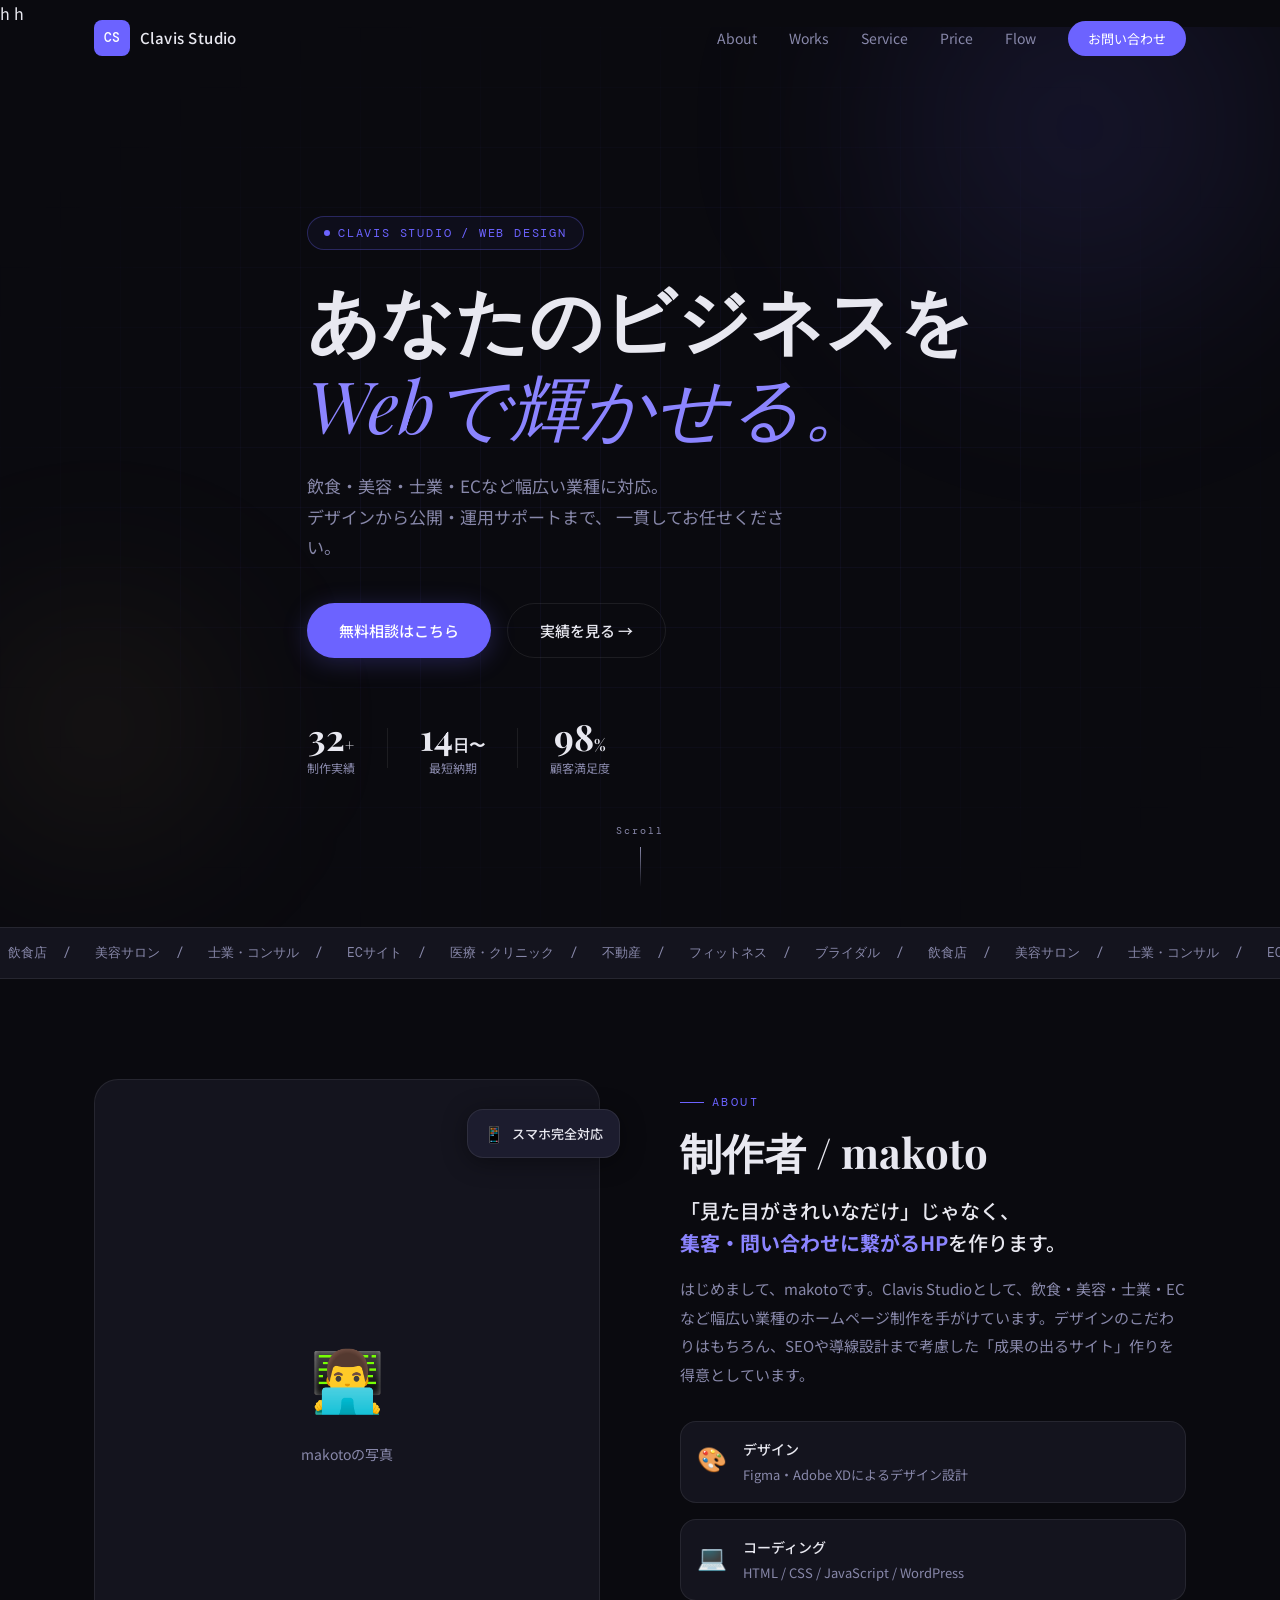
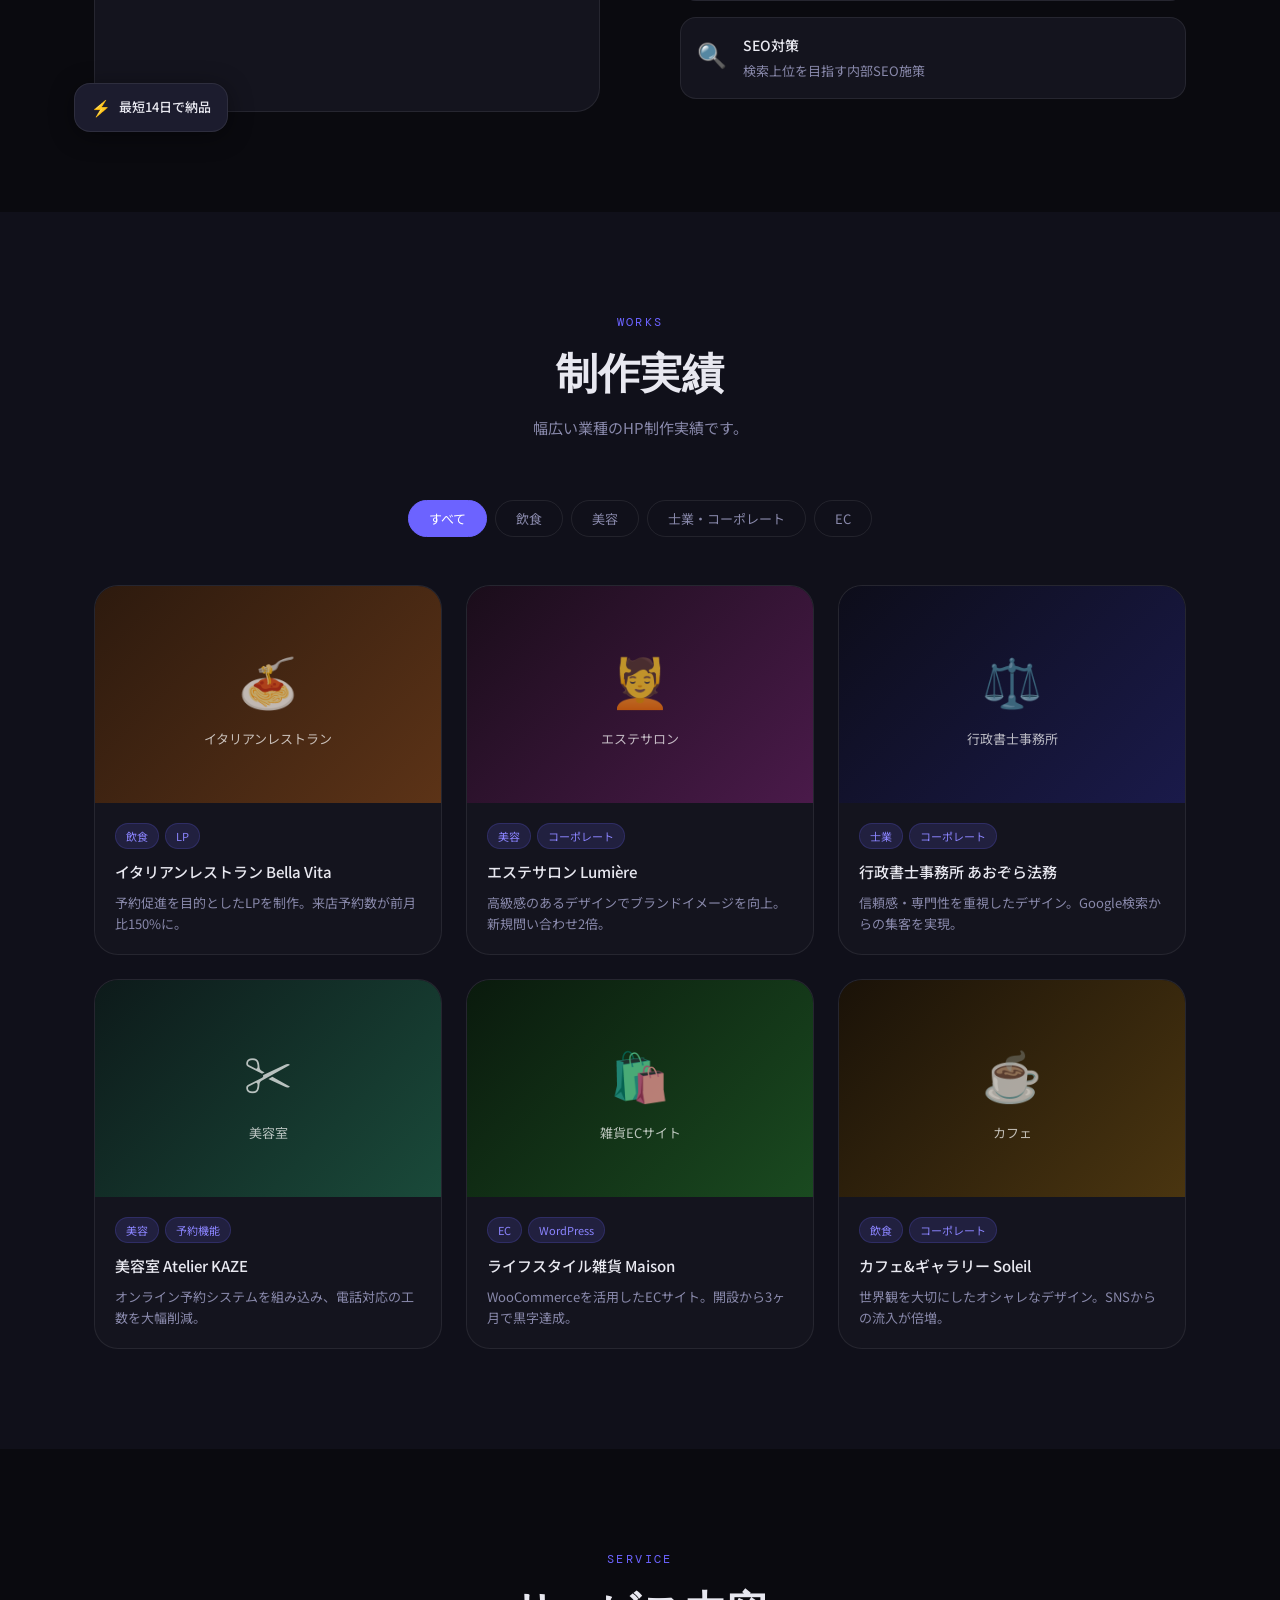
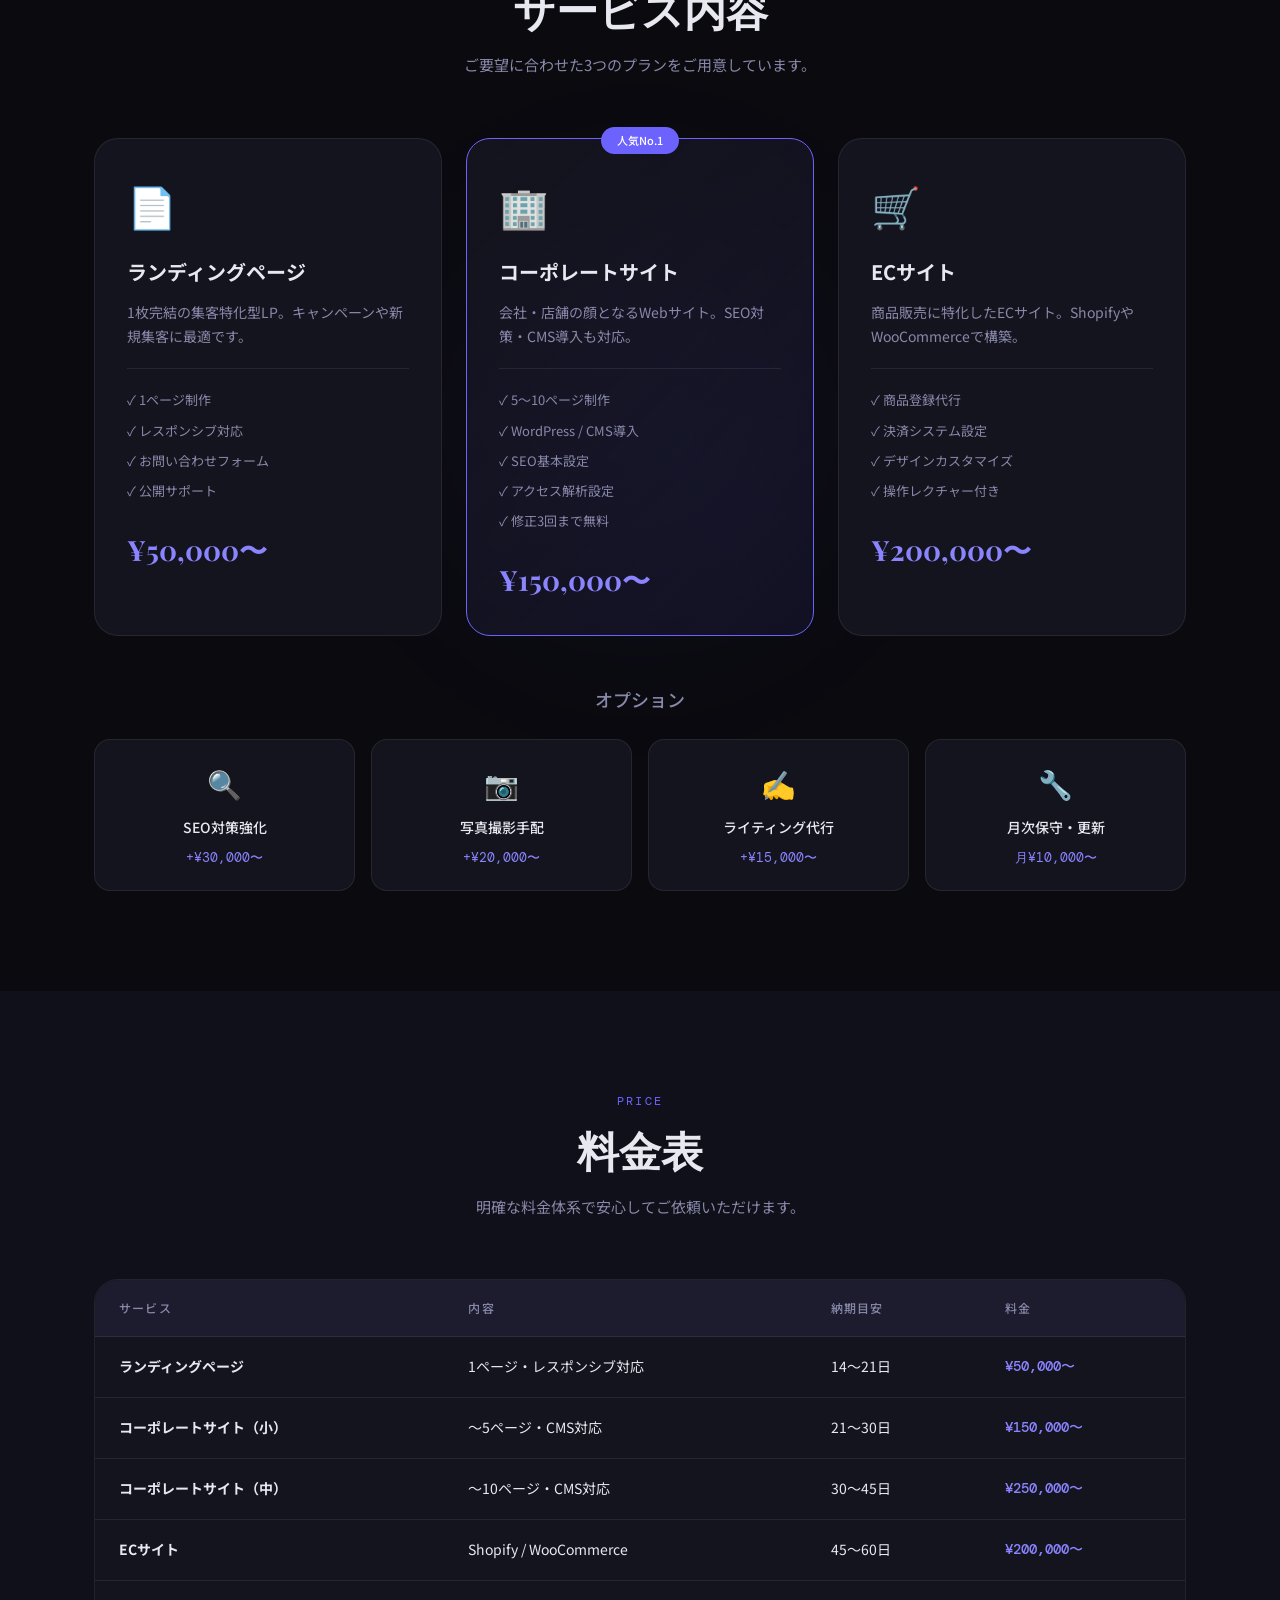
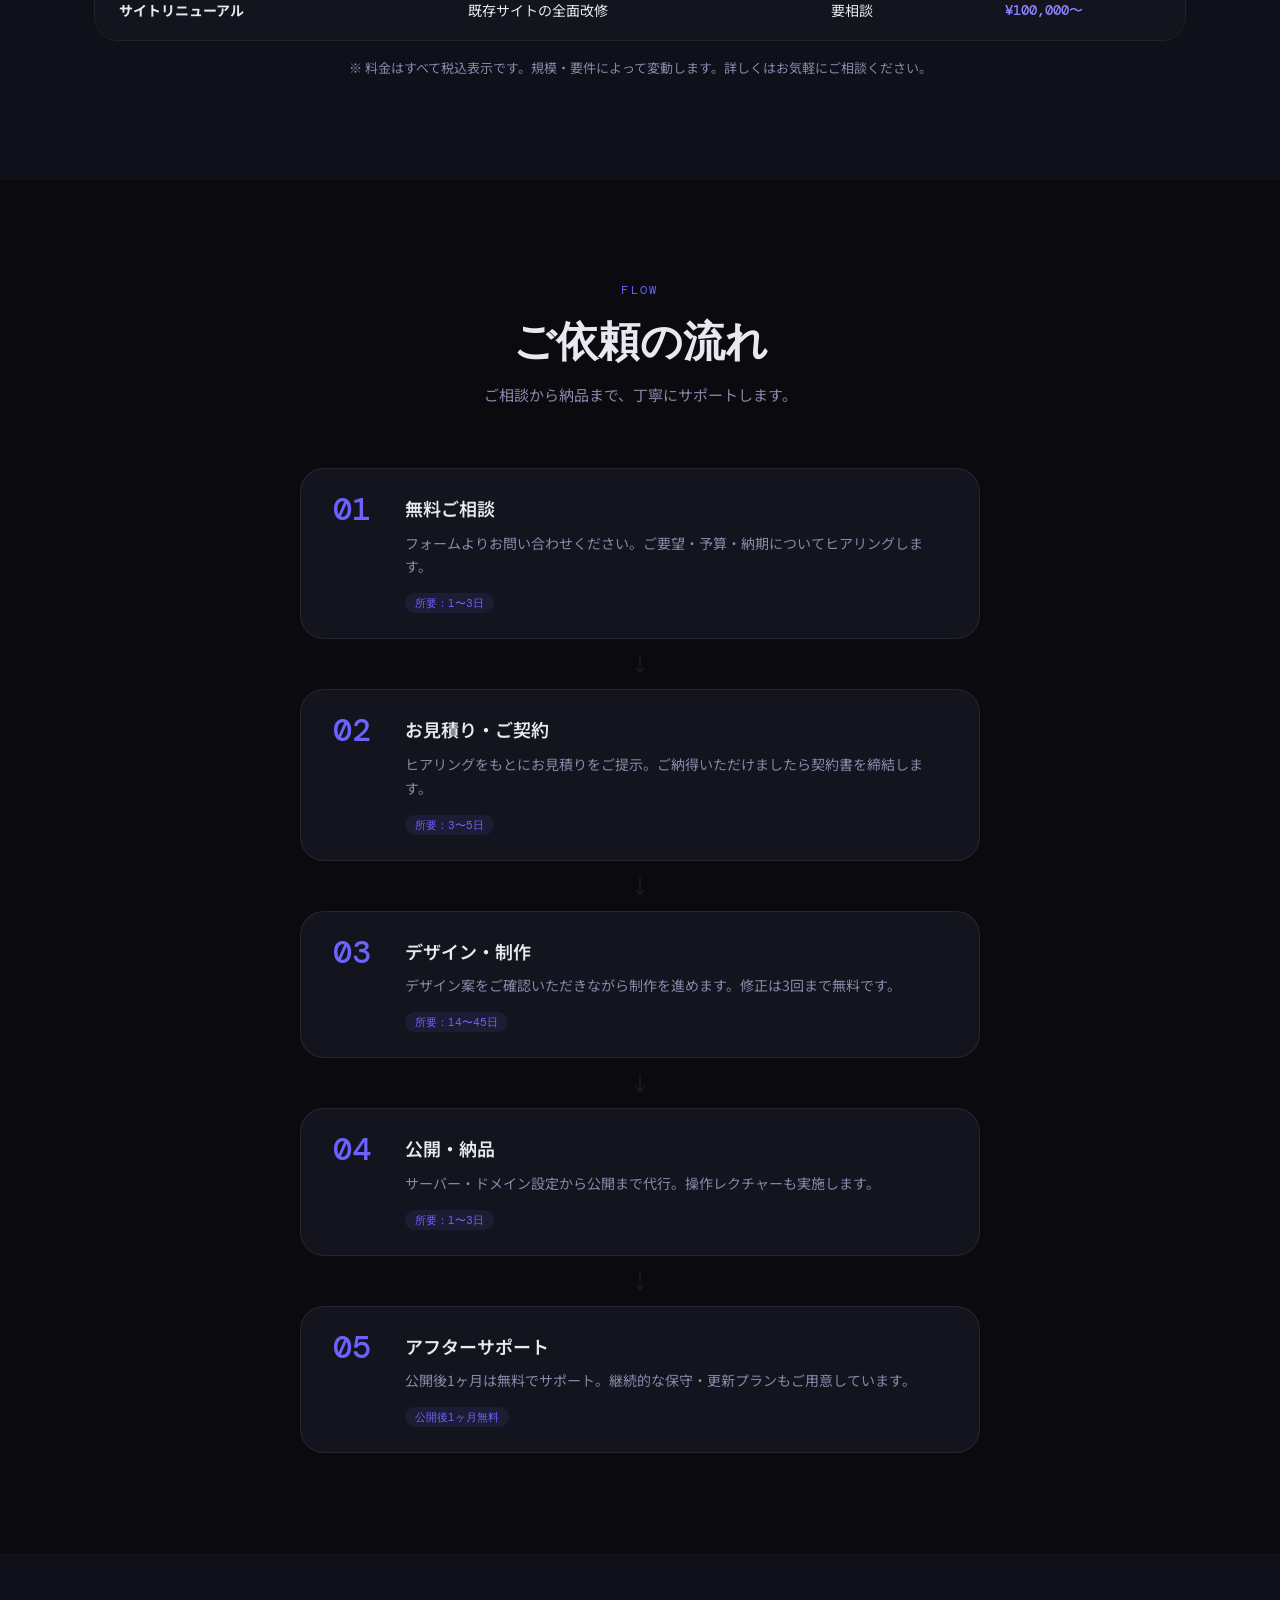
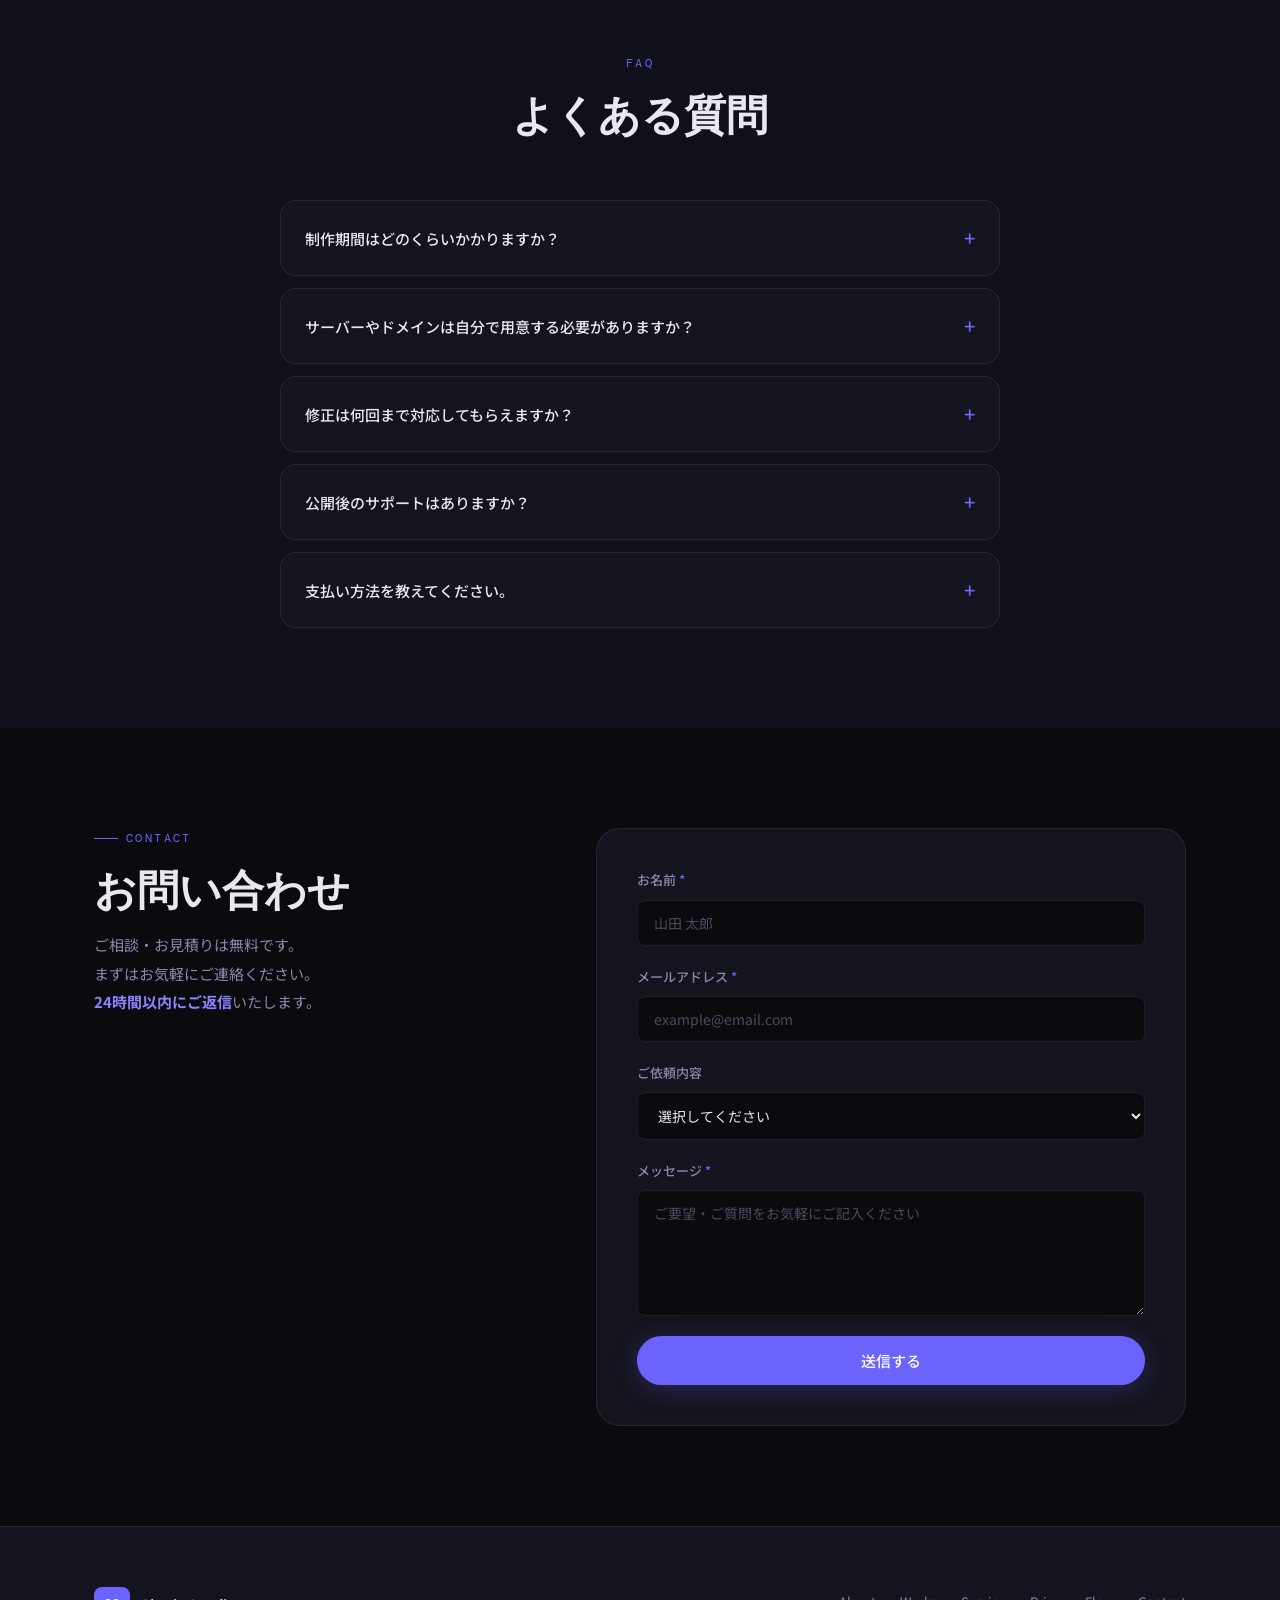
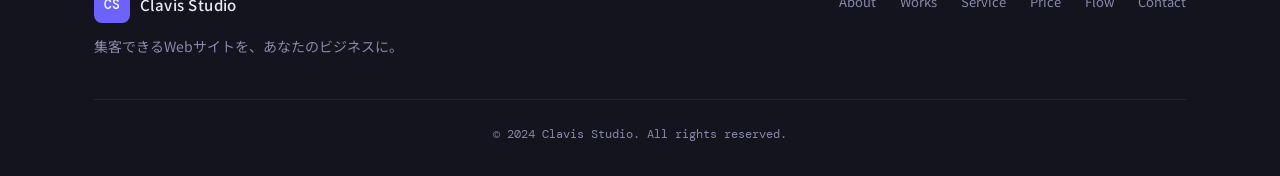
==== commit d61d5419: "chore: デモ注釈テキストを削除" ====
--- a/index.html
+++ b/index.html
@@ -583,7 +583,6 @@
               <textarea id="message" name="message" rows="5" placeholder="ご要望・ご質問をお気軽にご記入ください" required></textarea>
             </div>
             <button type="submit" class="btn btn--primary btn--full">送信する</button>
-            <p class="form-note">※ このフォームはデモです。実際の運用にはGoogleフォームやFormspreeを埋め込んでください。</p>
           </form>
         </div>
       </div>
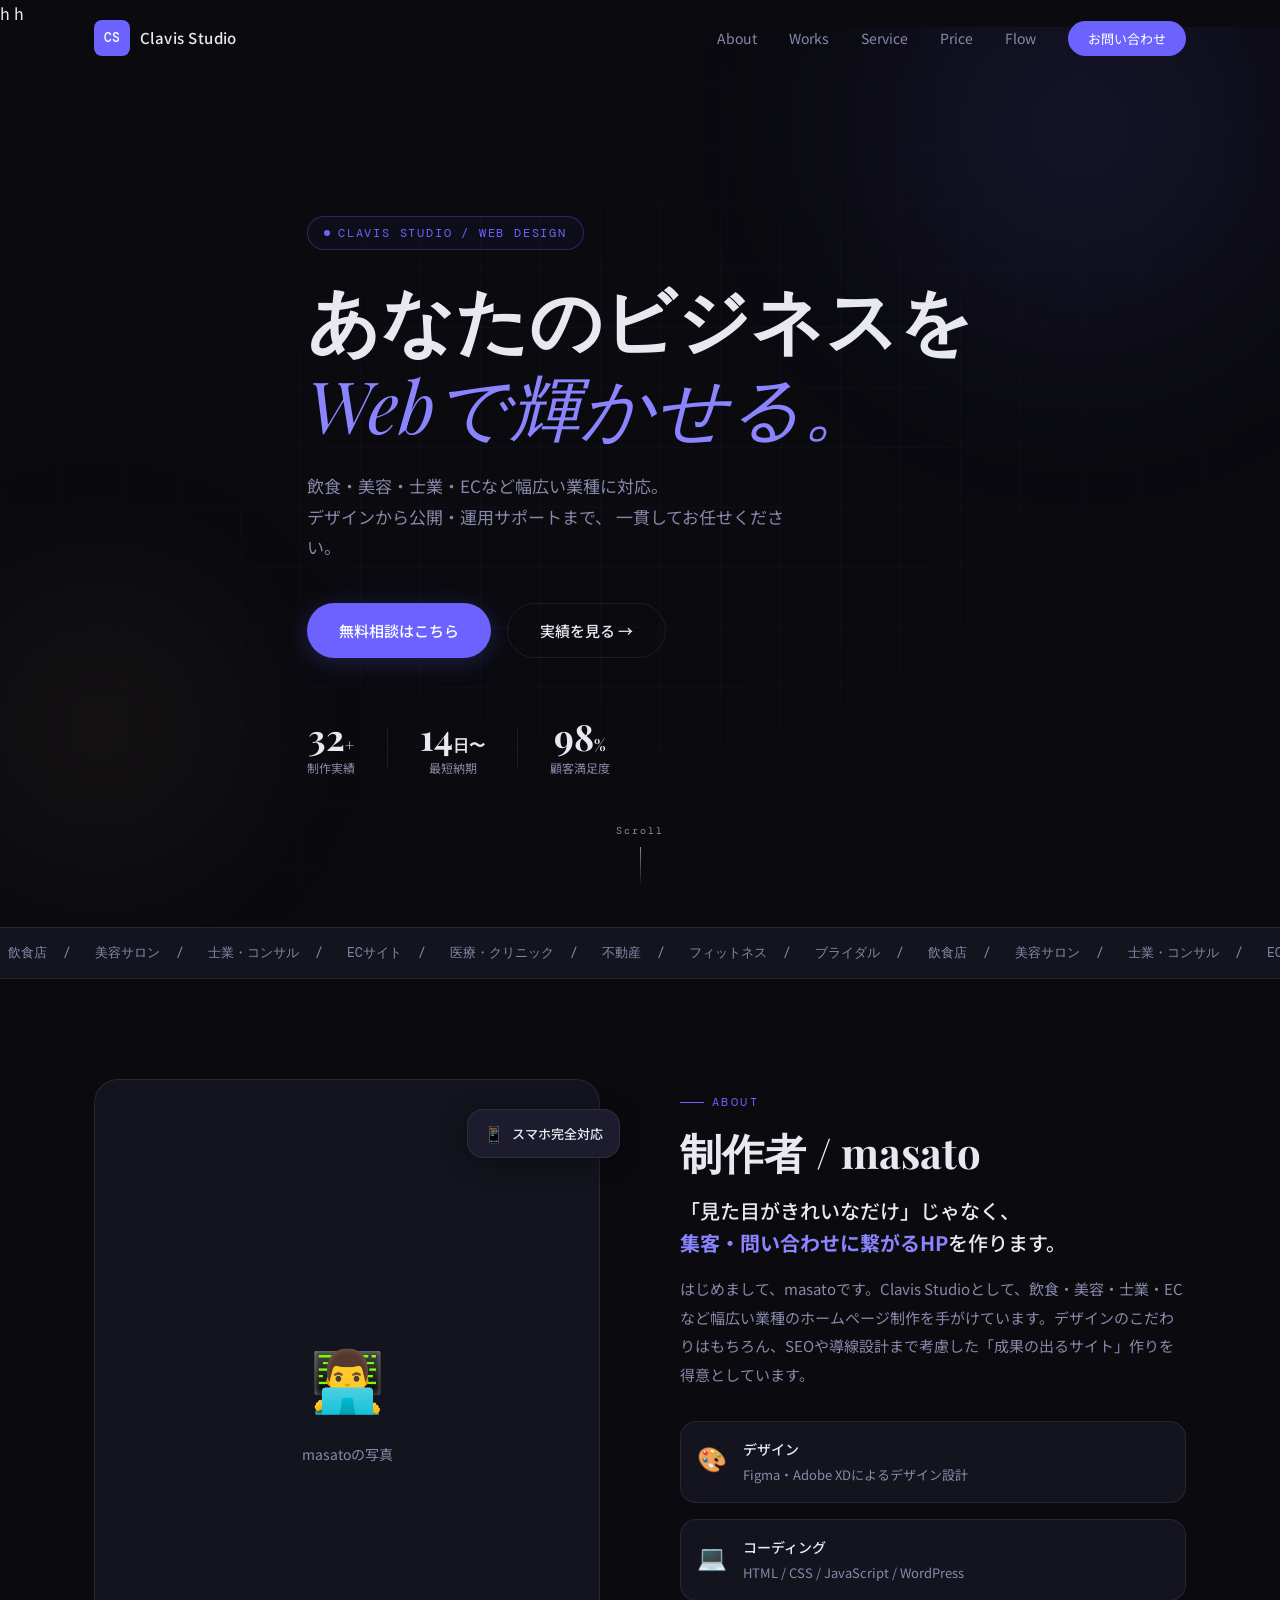
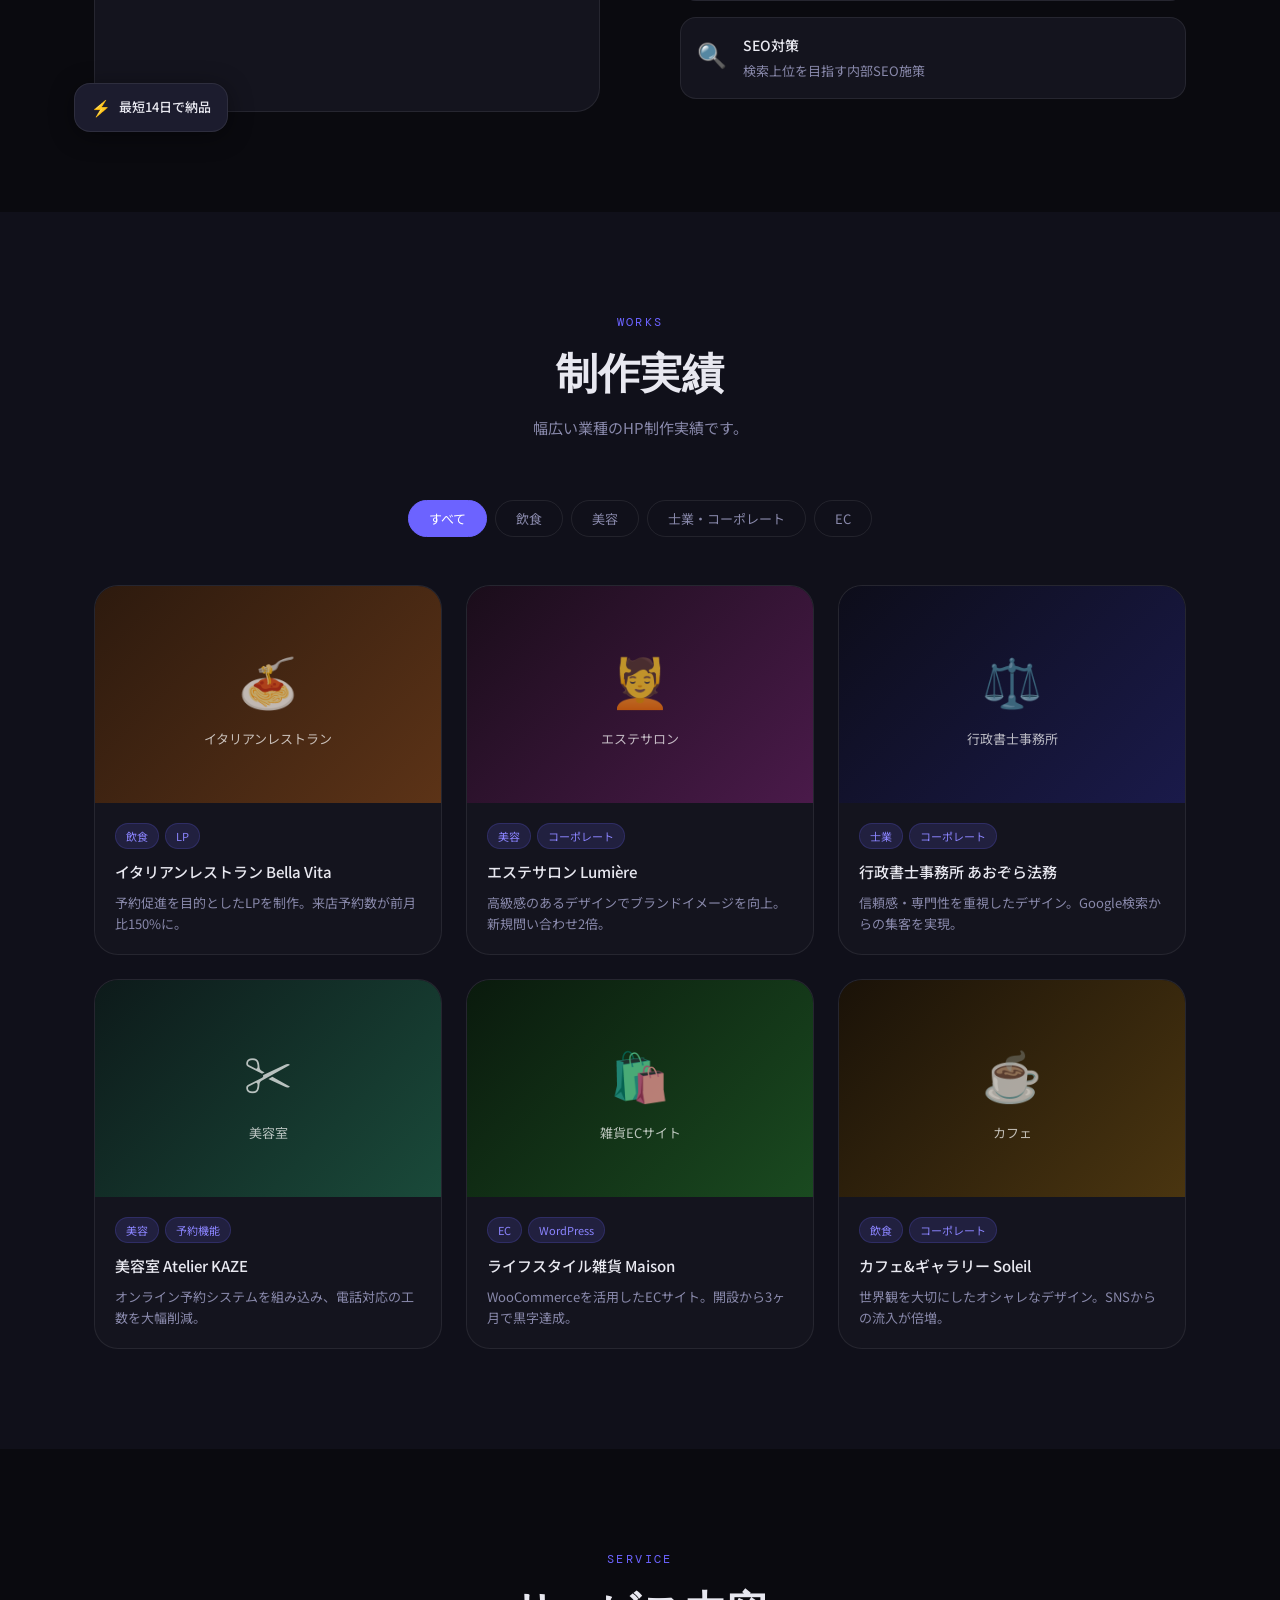
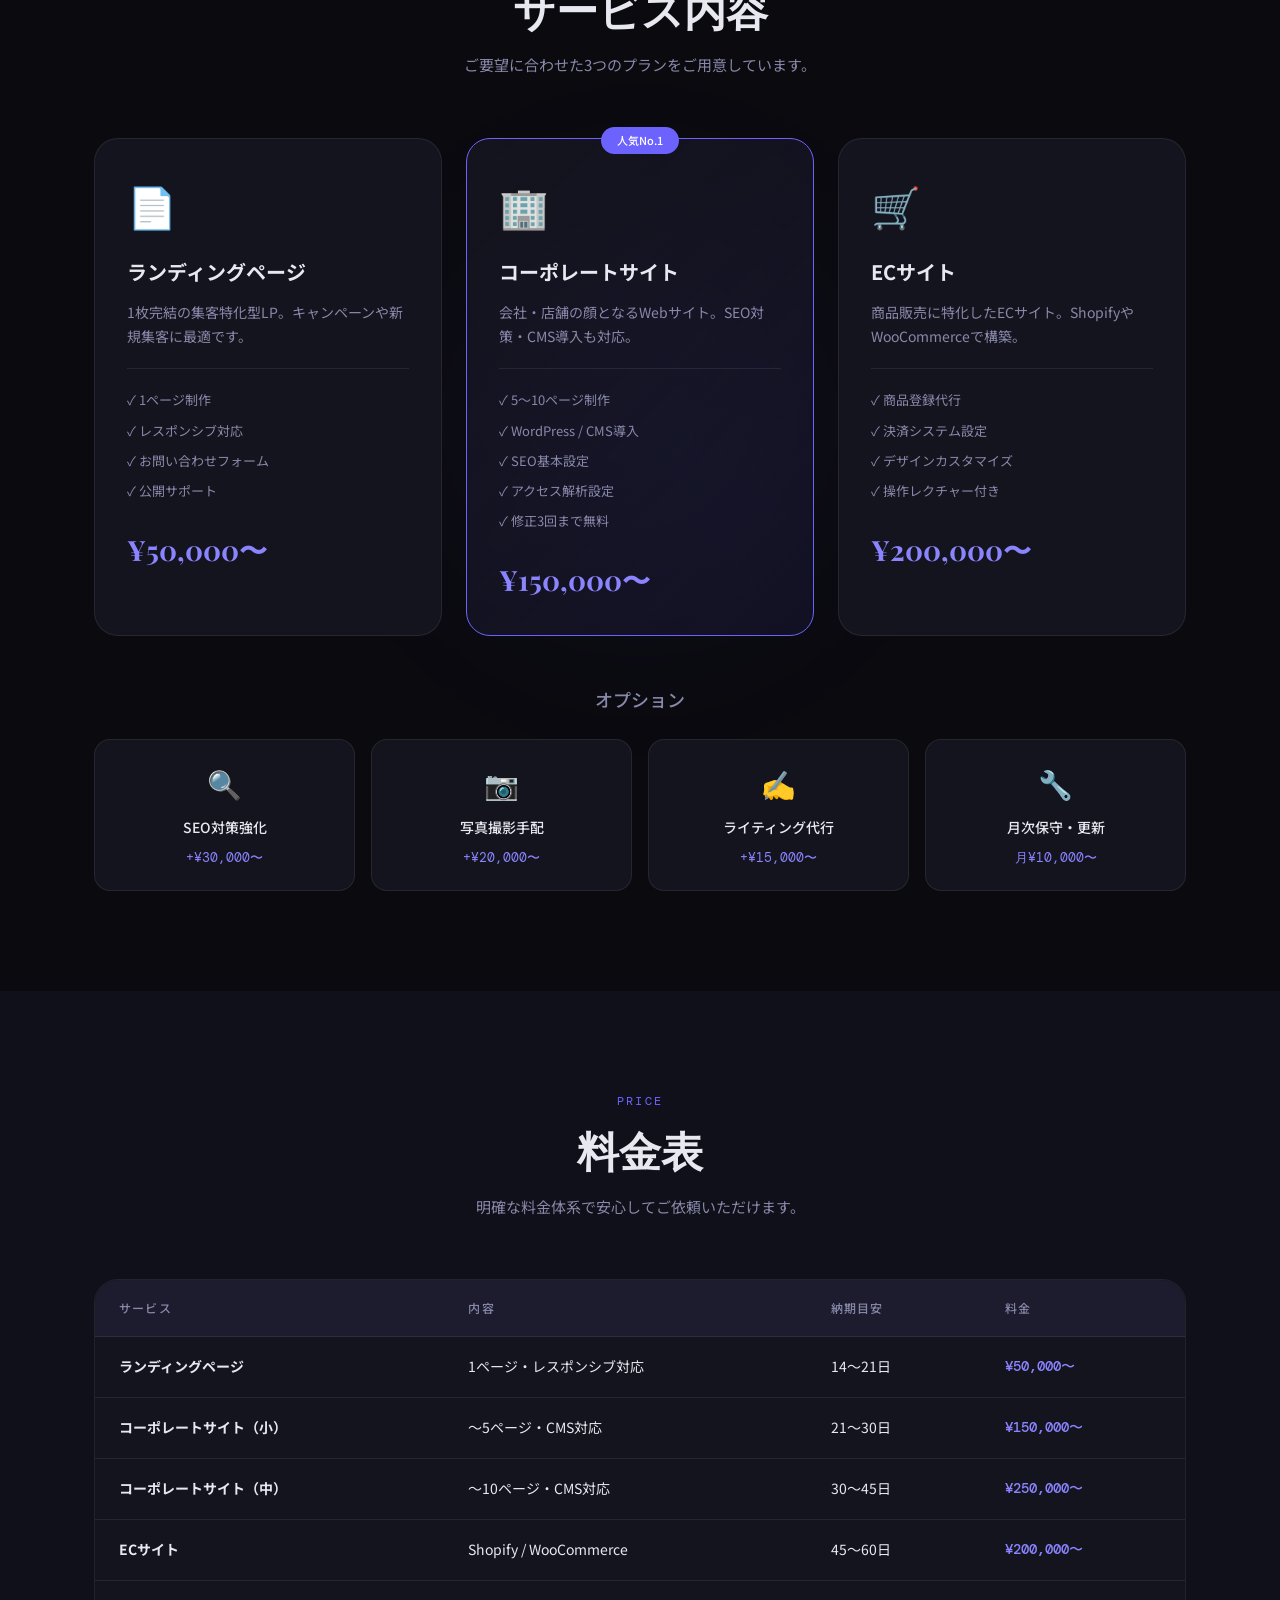
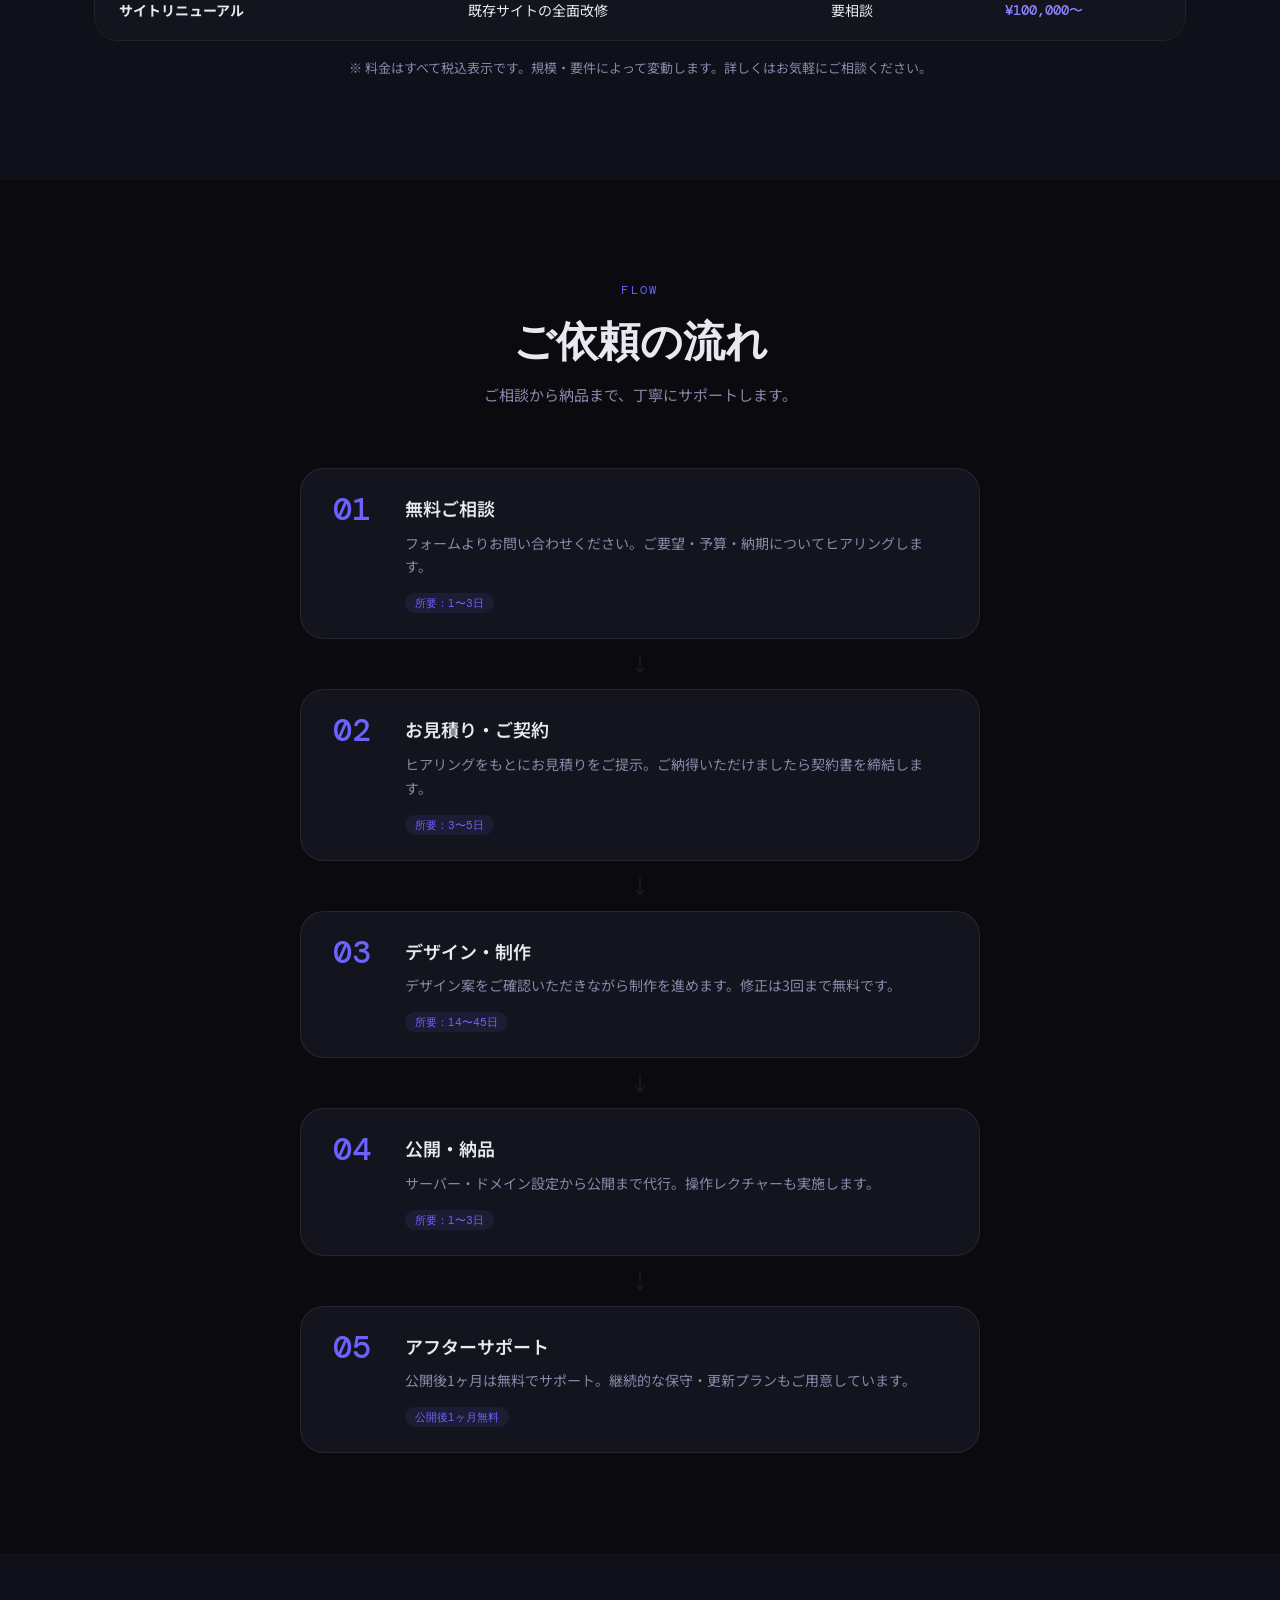
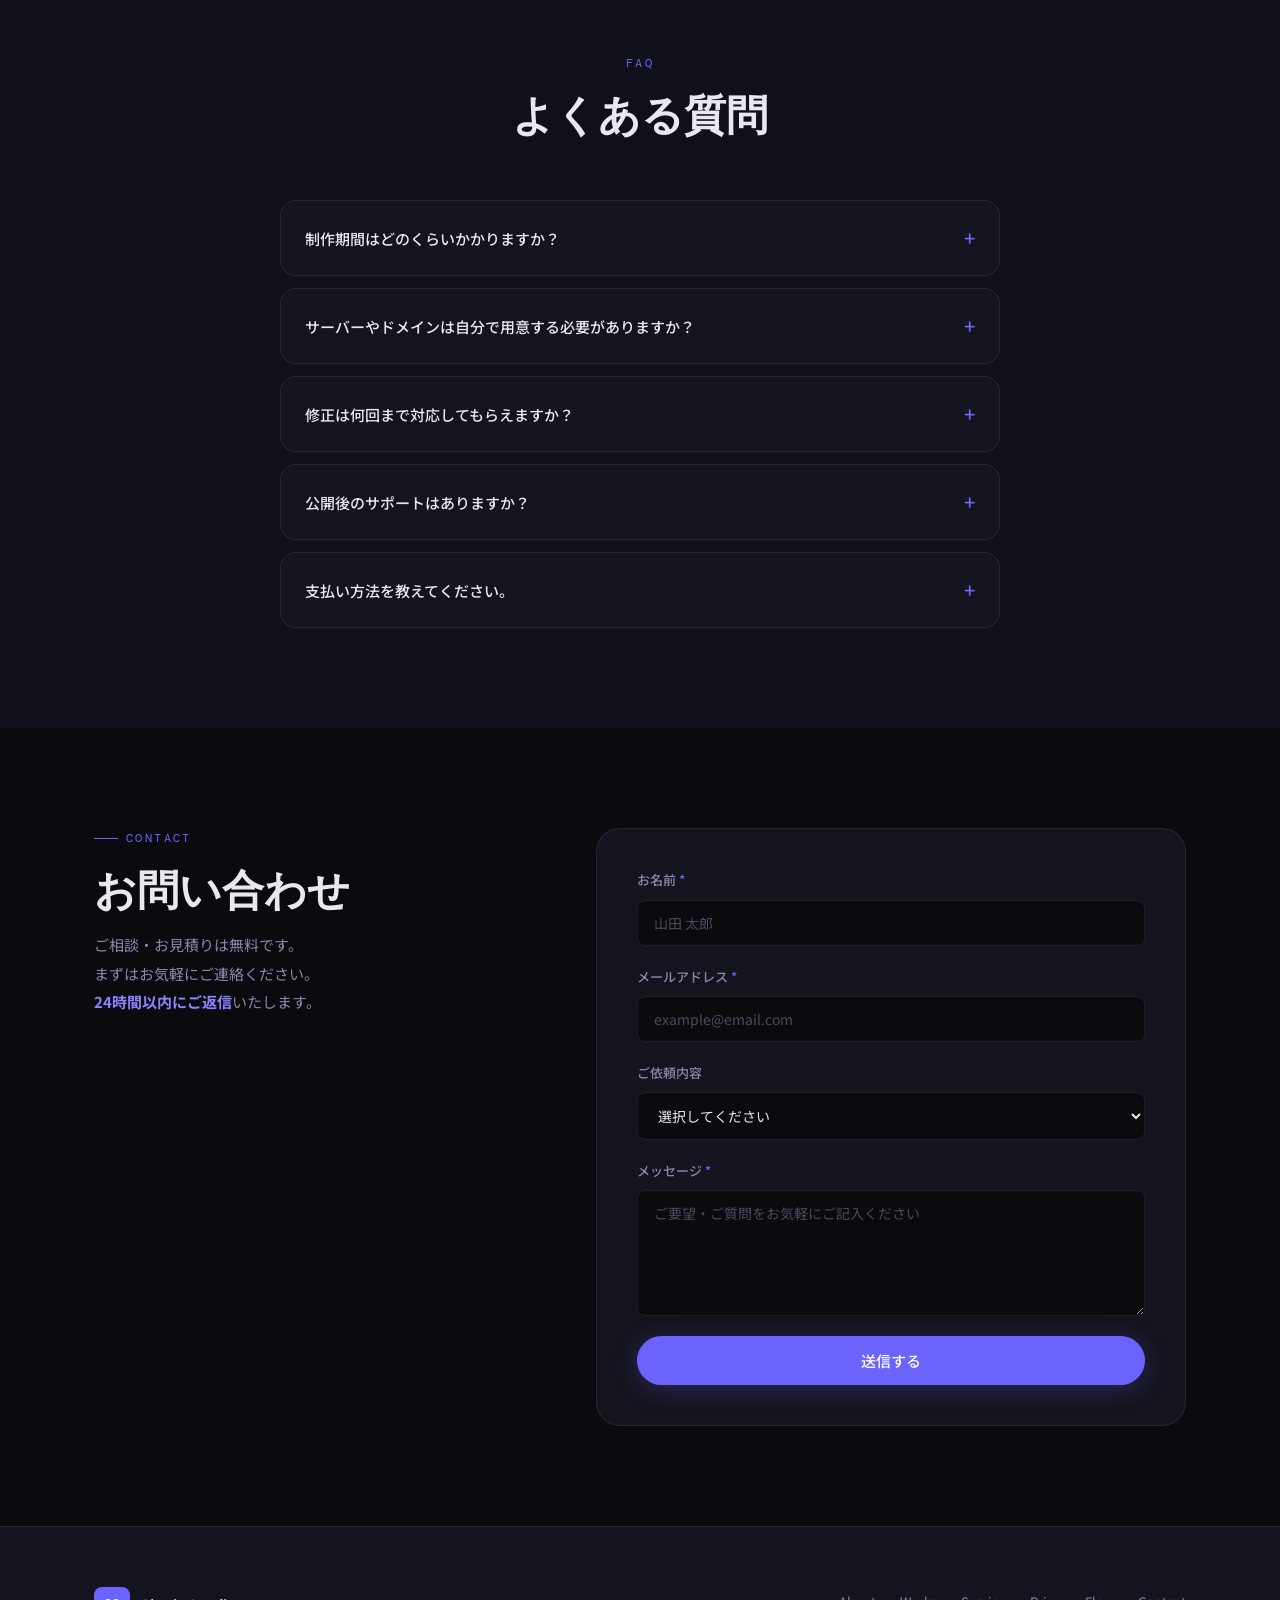
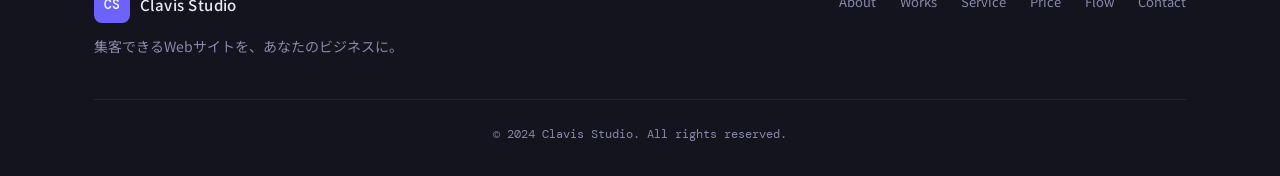
==== commit 6c56d8bd: "chore: 制作者名をmakotoからmasatoに変更" ====
--- a/index.html
+++ b/index.html
@@ -112,7 +112,7 @@
           <div class="about__image-frame">
             <div class="about__image-placeholder">
               <div class="placeholder-icon">👨‍💻</div>
-              <p>makotoの写真</p>
+              <p>masatoの写真</p>
             </div>
           </div>
           <div class="about__tag about__tag--1">
@@ -124,13 +124,13 @@
         </div>
         <div class="about__content">
           <div class="section-label">About</div>
-          <h2 class="section-title">制作者 / makoto</h2>
+          <h2 class="section-title">制作者 / masato</h2>
           <p class="about__lead">
             「見た目がきれいなだけ」じゃなく、<br />
             <strong>集客・問い合わせに繋がるHP</strong>を作ります。
           </p>
           <p class="about__text">
-            はじめまして、makotoです。Clavis Studioとして、飲食・美容・士業・ECなど幅広い業種のホームページ制作を手がけています。デザインのこだわりはもちろん、SEOや導線設計まで考慮した「成果の出るサイト」作りを得意としています。
+            はじめまして、masatoです。Clavis Studioとして、飲食・美容・士業・ECなど幅広い業種のホームページ制作を手がけています。デザインのこだわりはもちろん、SEOや導線設計まで考慮した「成果の出るサイト」作りを得意としています。
           </p>
           <ul class="about__skills">
             <li>
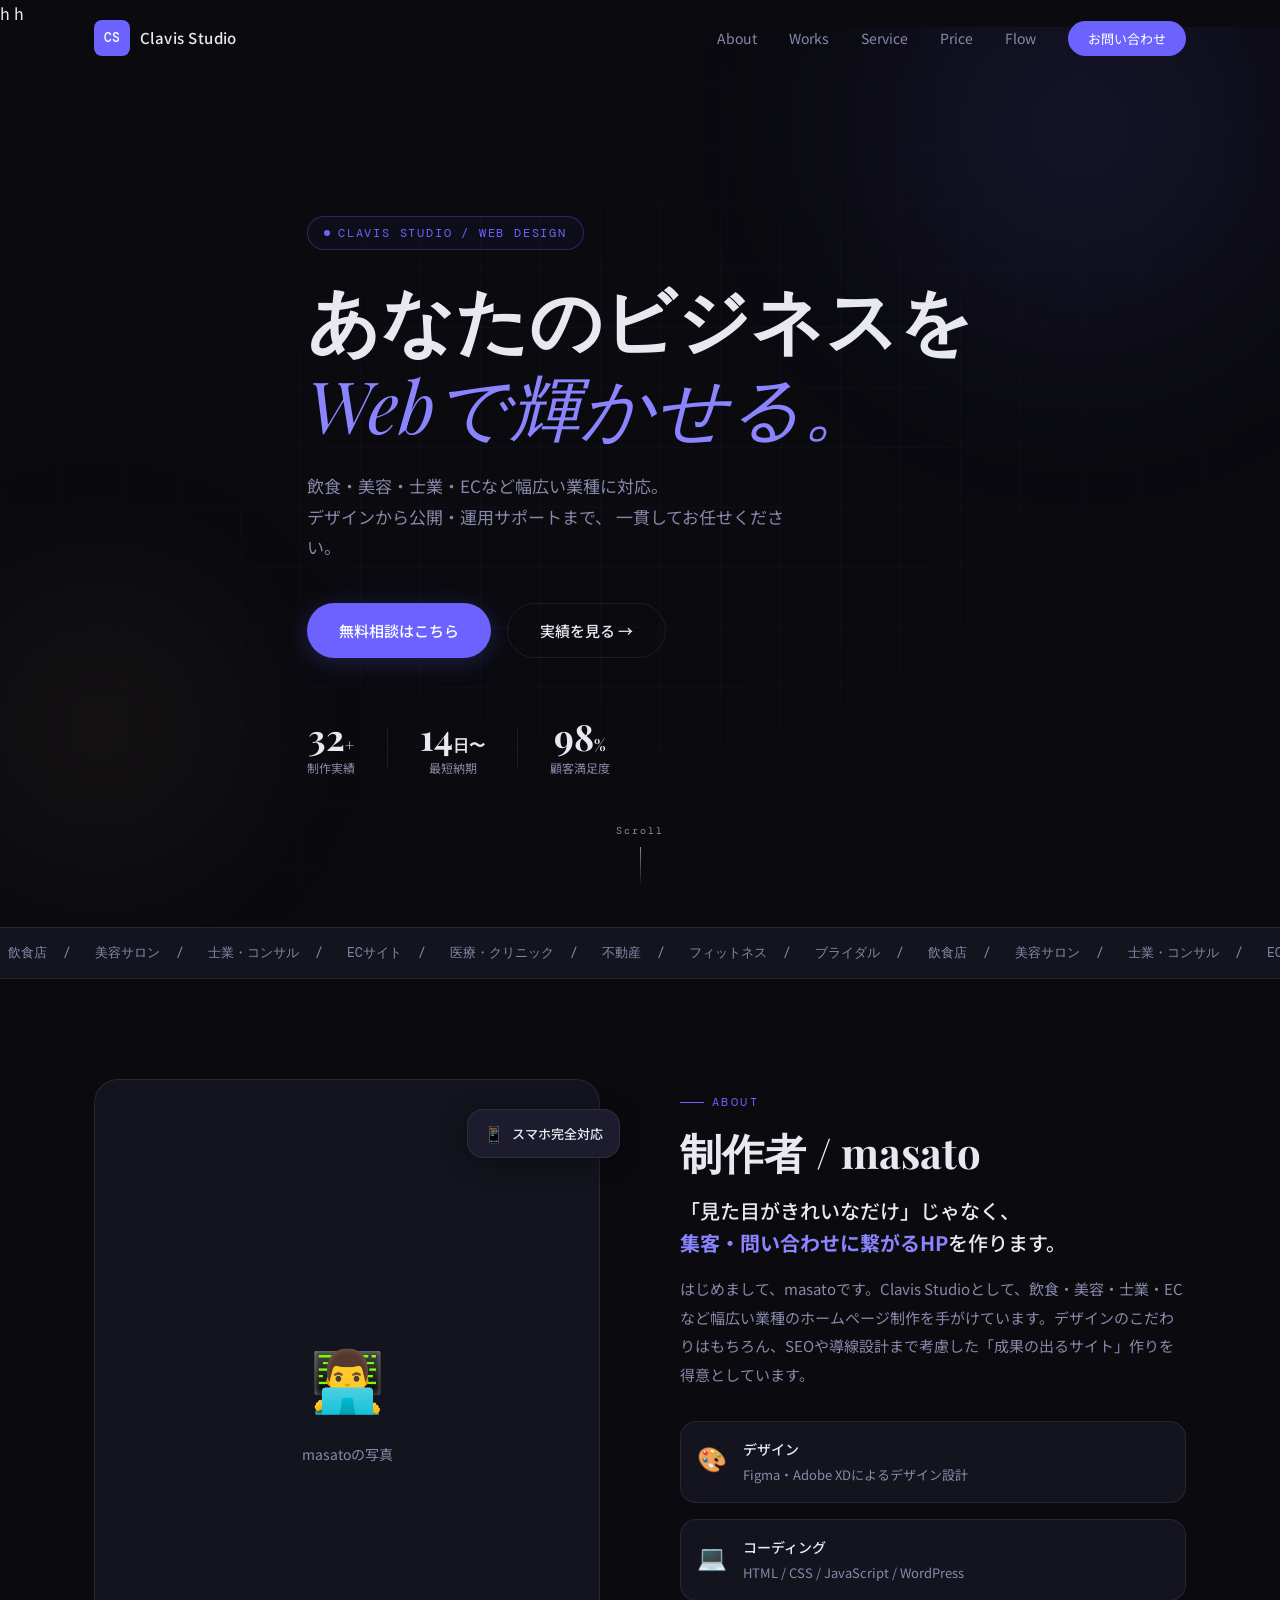
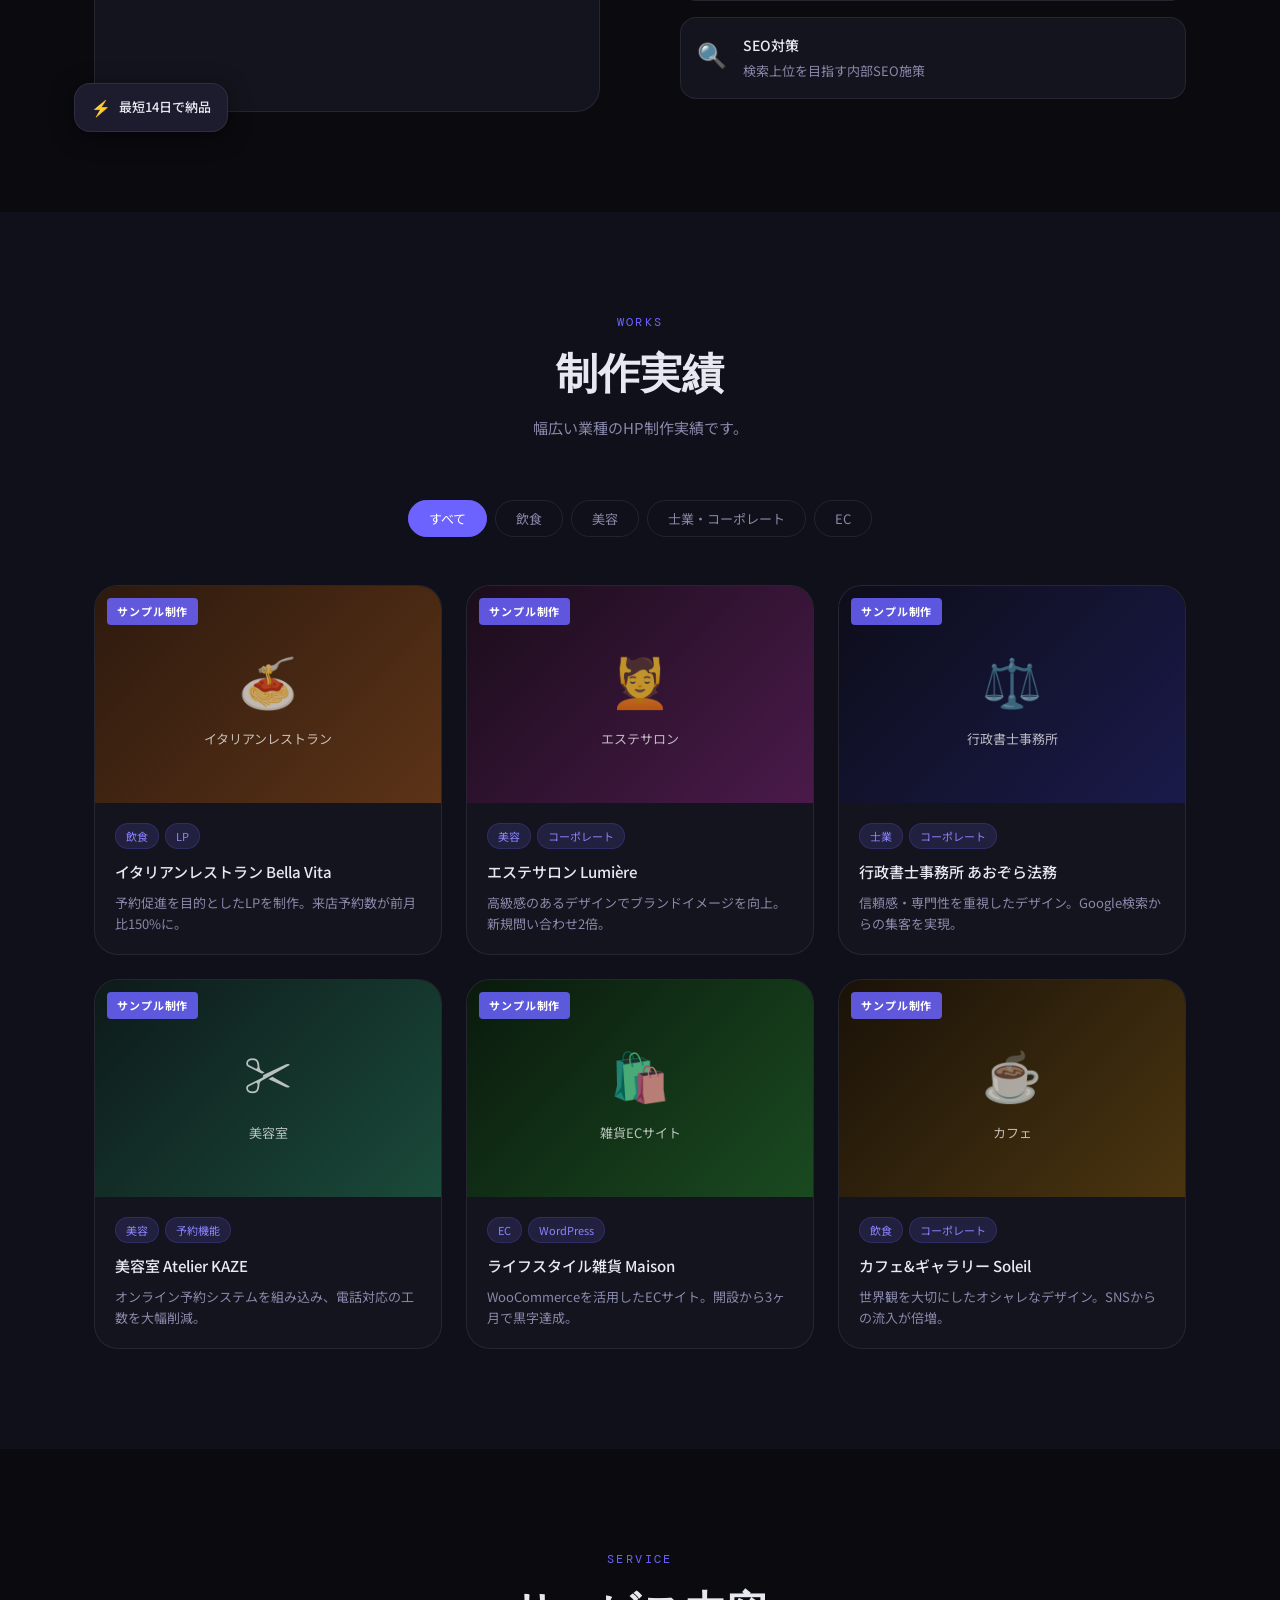
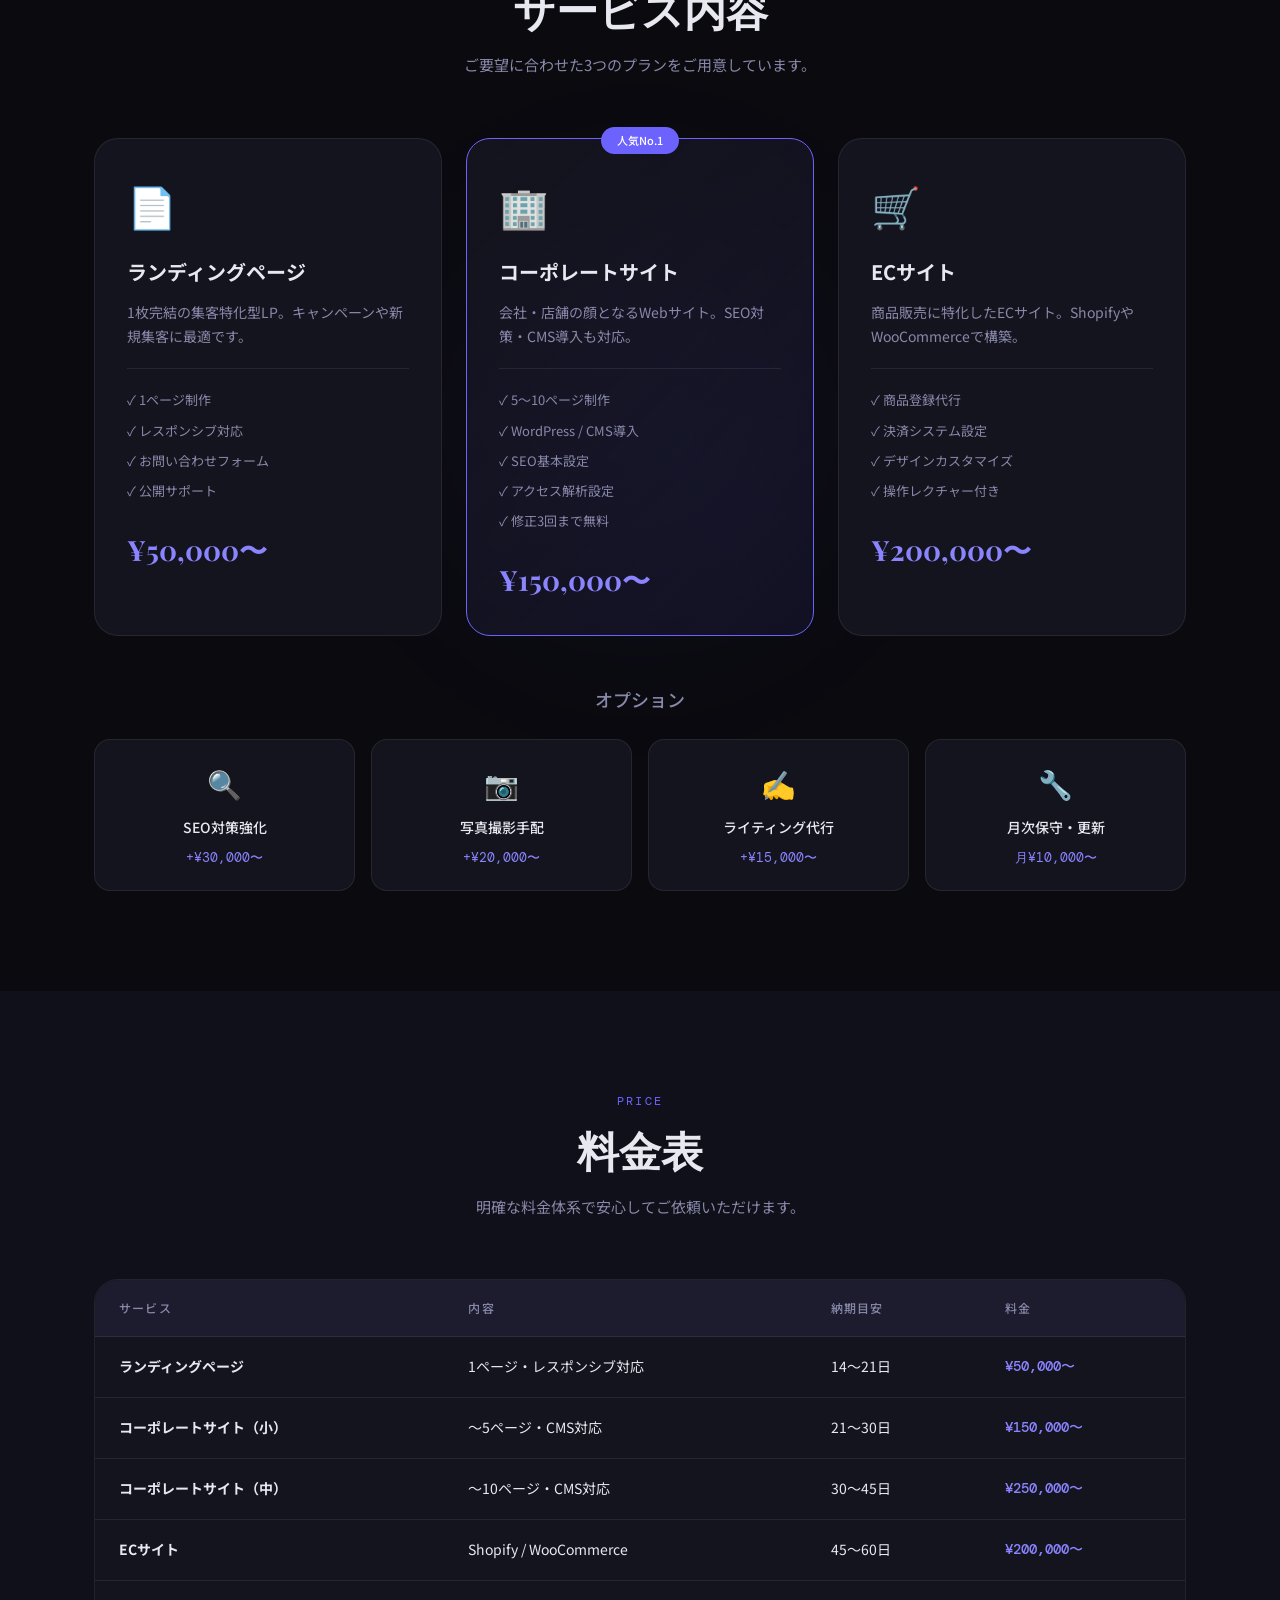
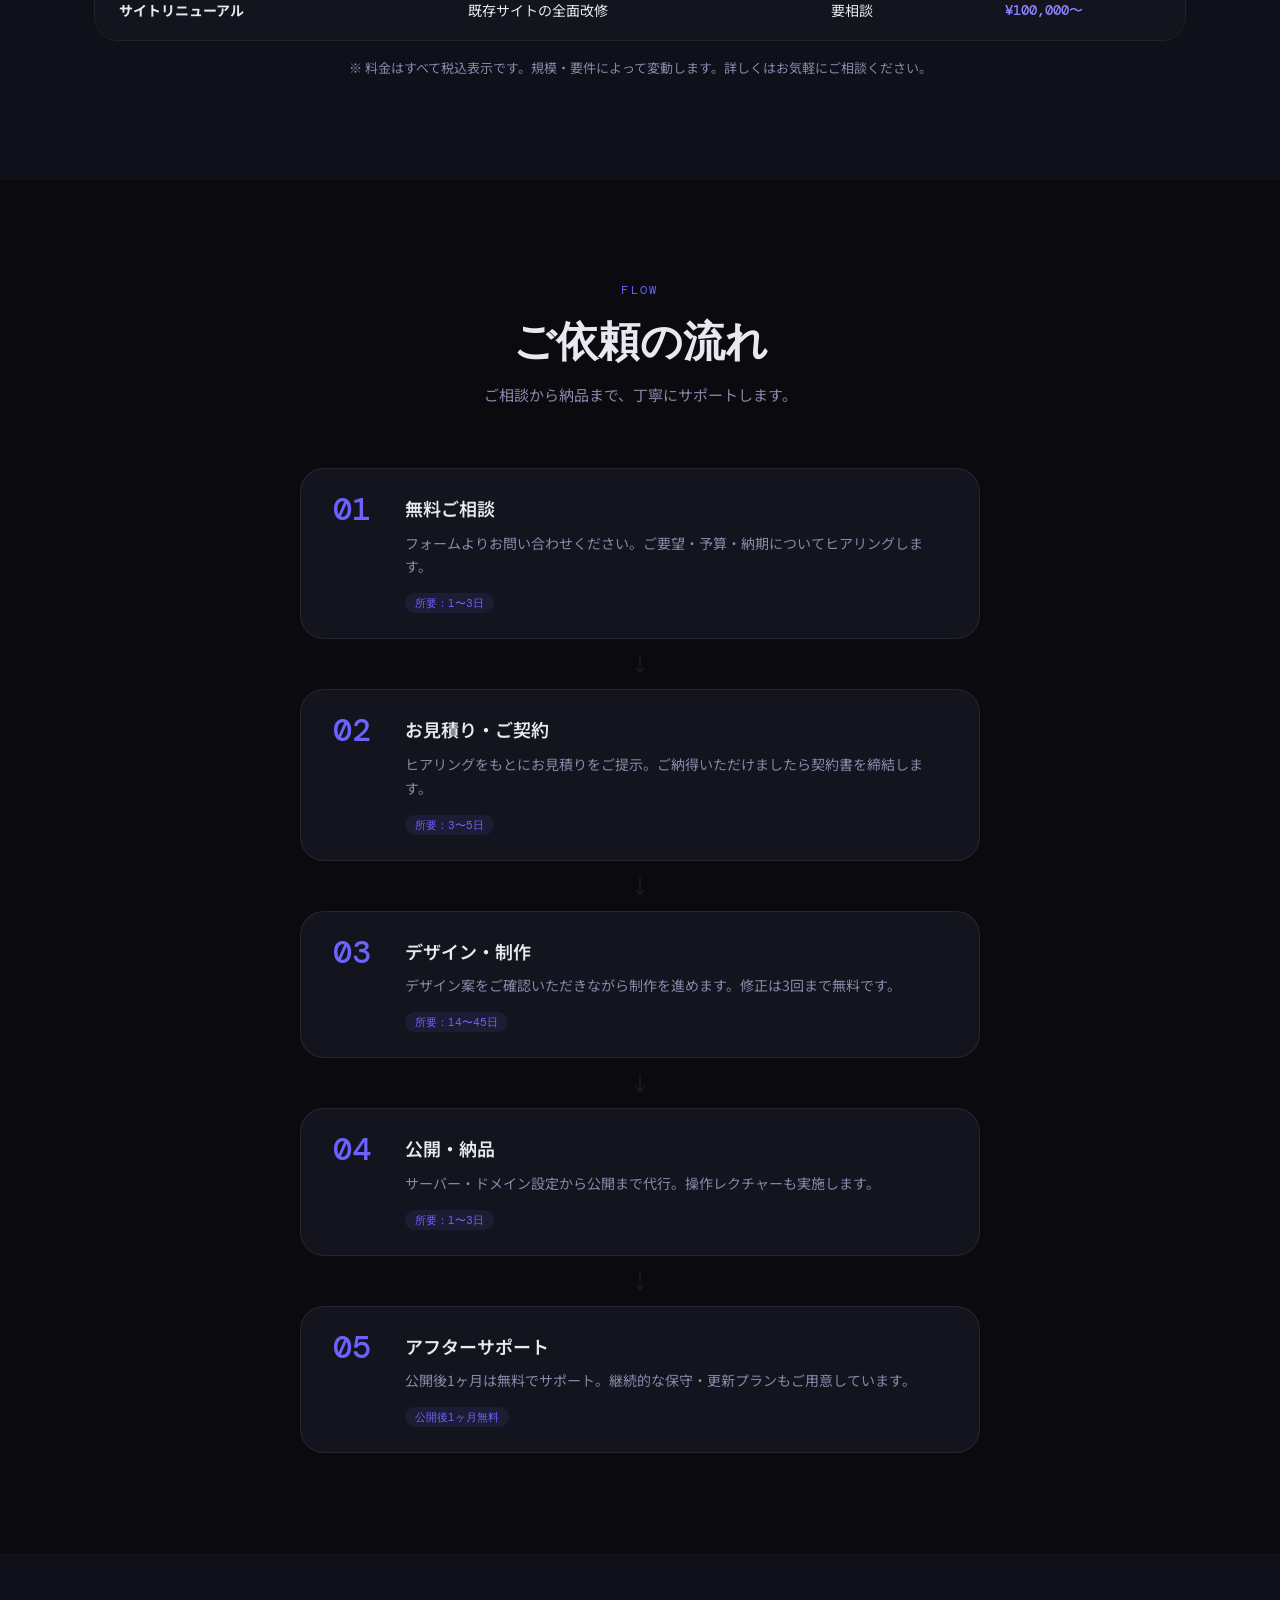
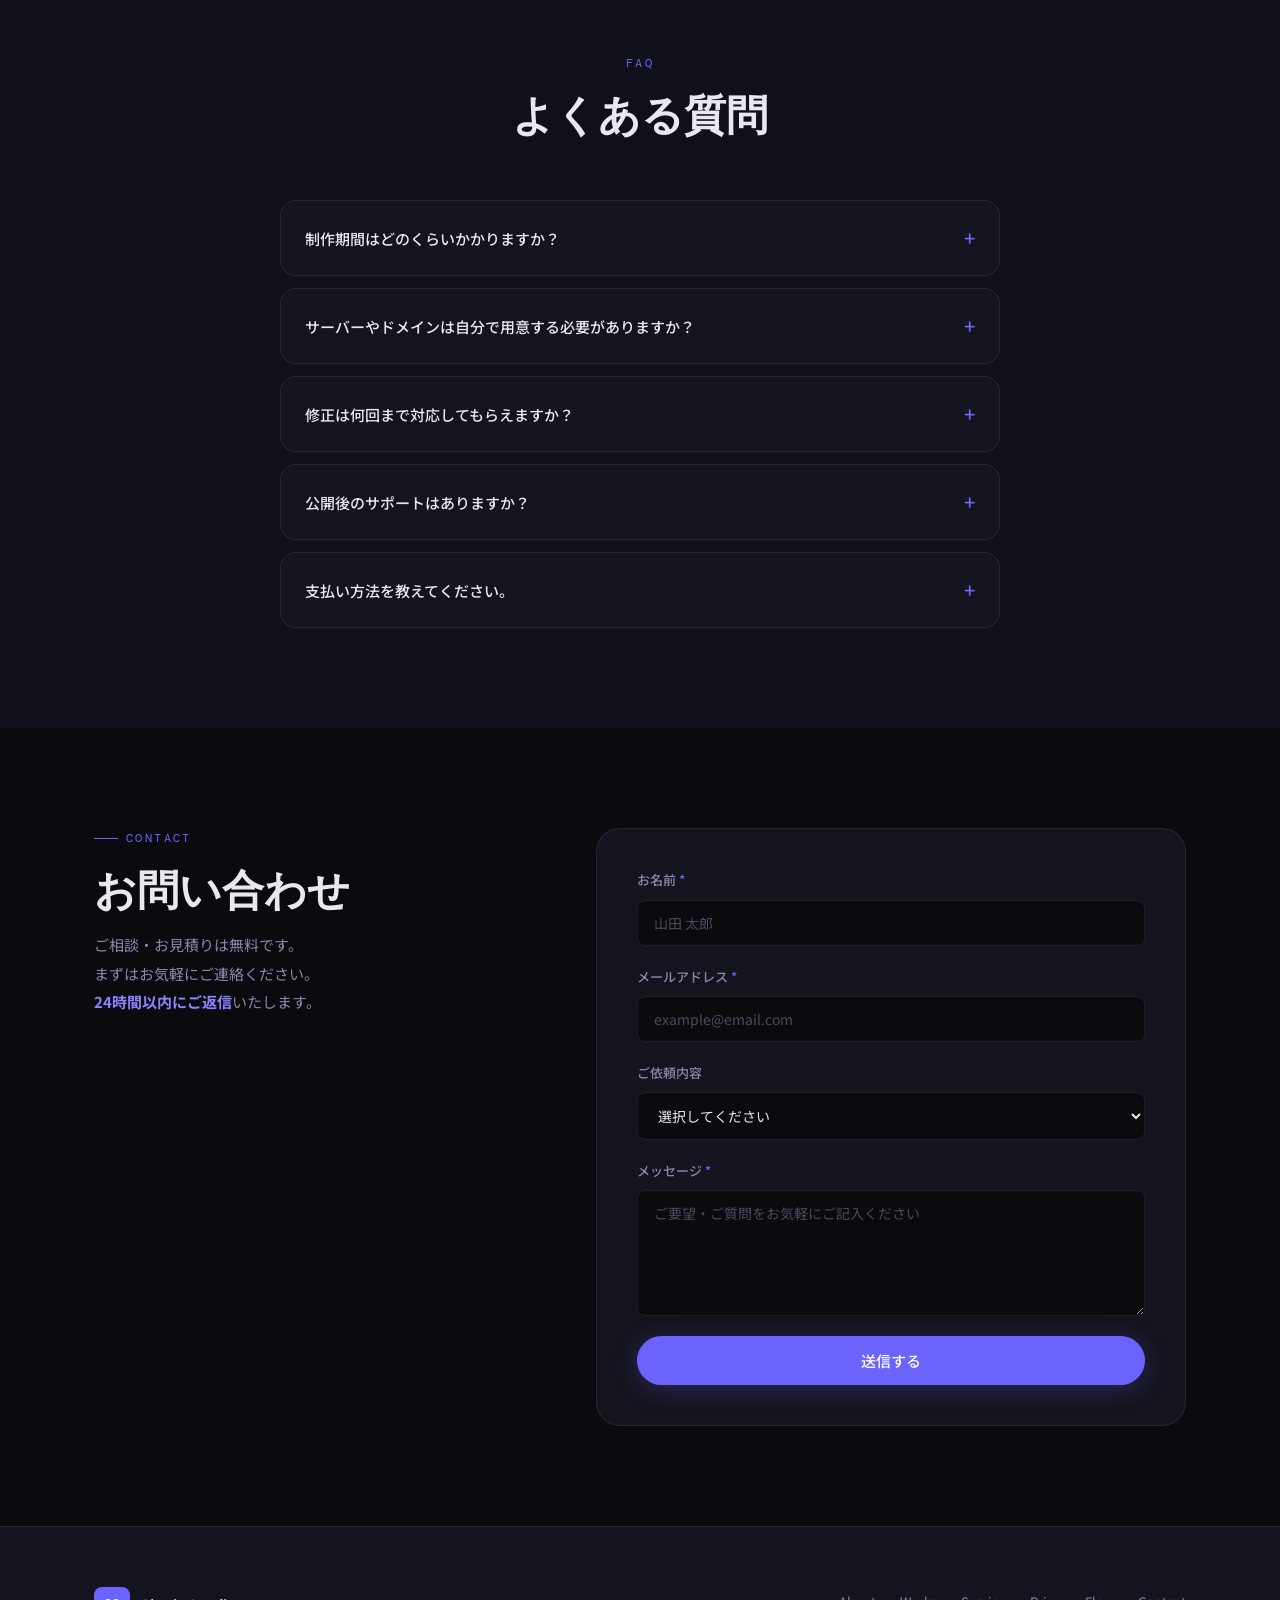
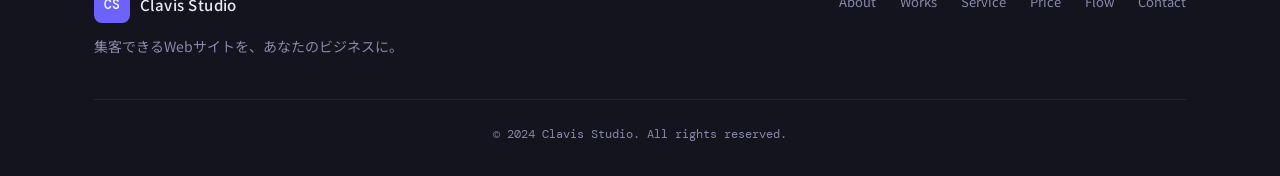
==== commit 4e7b6e3f: "feat: 実績カードにサンプル制作バッジを追加" ====
--- a/index.html
+++ b/index.html
@@ -9,6 +9,24 @@
   <link rel="preconnect" href="https://fonts.gstatic.com" crossorigin />
   <link href="https://fonts.googleapis.com/css2?family=Noto+Sans+JP:wght@300;400;500;700&family=Playfair+Display:ital,wght@0,700;1,400&family=DM+Mono:wght@400;500&display=swap" rel="stylesheet" />
   <link rel="stylesheet" href="style.css" />
+
+  <style>
+    .sample-badge {
+      position: absolute;
+      top: 12px;
+      left: 12px;
+      background: rgba(108, 99, 255, 0.85);
+      color: #fff;
+      font-size: 11px;
+      font-weight: 700;
+      letter-spacing: 0.08em;
+      padding: 4px 10px;
+      border-radius: 4px;
+      z-index: 2;
+      backdrop-filter: blur(4px);
+    }
+    .work-card__image { position: relative; }
+  </style>
 </head>
 <body>
 
@@ -181,6 +199,7 @@
         <!-- Work 1 -->
         <article class="work-card" data-category="restaurant">
           <div class="work-card__image">
+            <span class="sample-badge">サンプル制作</span>
             <div class="work-card__placeholder work-card__placeholder--restaurant">
               <span>🍝</span>
               <p>イタリアンレストラン</p>
@@ -202,6 +221,7 @@
         <!-- Work 2 -->
         <article class="work-card" data-category="beauty">
           <div class="work-card__image">
+            <span class="sample-badge">サンプル制作</span>
             <div class="work-card__placeholder work-card__placeholder--beauty">
               <span>💆</span>
               <p>エステサロン</p>
@@ -223,6 +243,7 @@
         <!-- Work 3 -->
         <article class="work-card" data-category="corporate">
           <div class="work-card__image">
+            <span class="sample-badge">サンプル制作</span>
             <div class="work-card__placeholder work-card__placeholder--corporate">
               <span>⚖️</span>
               <p>行政書士事務所</p>
@@ -244,6 +265,7 @@
         <!-- Work 4 -->
         <article class="work-card" data-category="beauty">
           <div class="work-card__image">
+            <span class="sample-badge">サンプル制作</span>
             <div class="work-card__placeholder work-card__placeholder--beauty2">
               <span>✂️</span>
               <p>美容室</p>
@@ -265,6 +287,7 @@
         <!-- Work 5 -->
         <article class="work-card" data-category="ec">
           <div class="work-card__image">
+            <span class="sample-badge">サンプル制作</span>
             <div class="work-card__placeholder work-card__placeholder--ec">
               <span>🛍️</span>
               <p>雑貨ECサイト</p>
@@ -286,6 +309,7 @@
         <!-- Work 6 -->
         <article class="work-card" data-category="restaurant">
           <div class="work-card__image">
+            <span class="sample-badge">サンプル制作</span>
             <div class="work-card__placeholder work-card__placeholder--restaurant2">
               <span>☕</span>
               <p>カフェ</p>
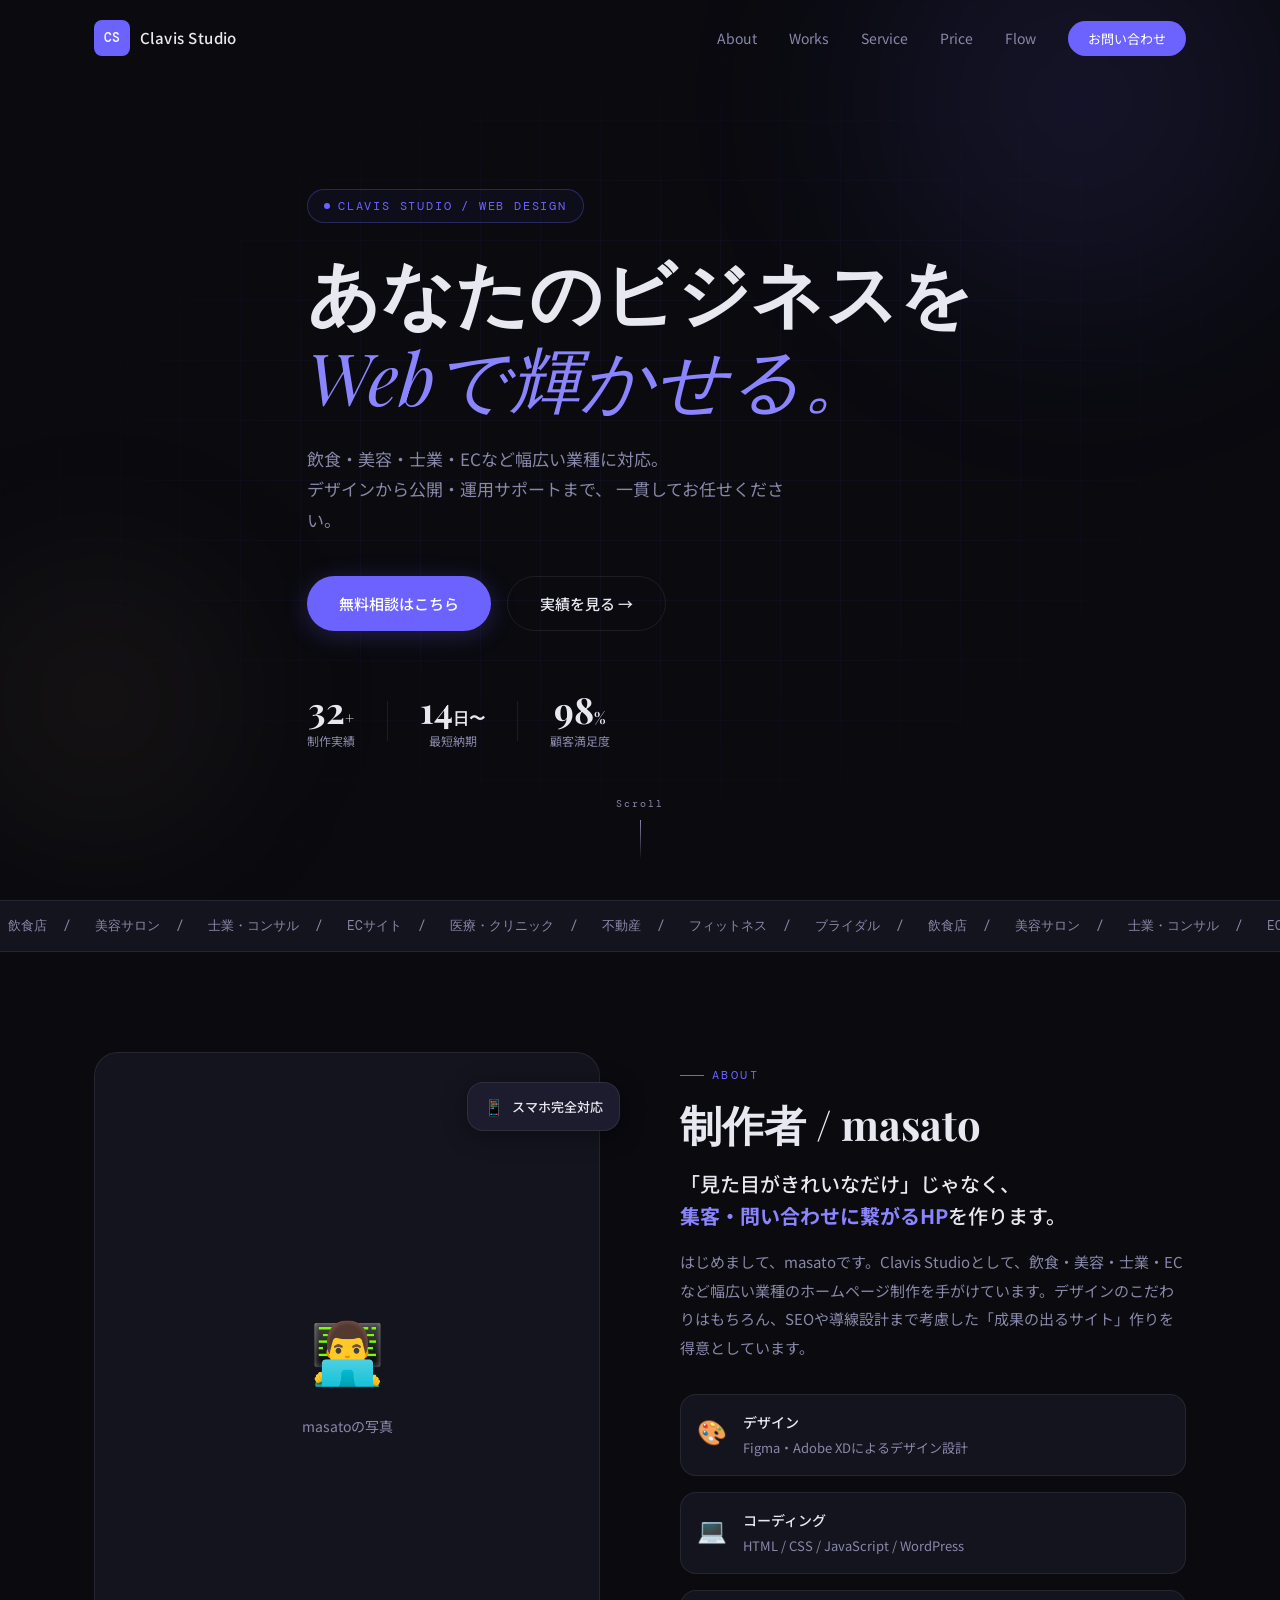
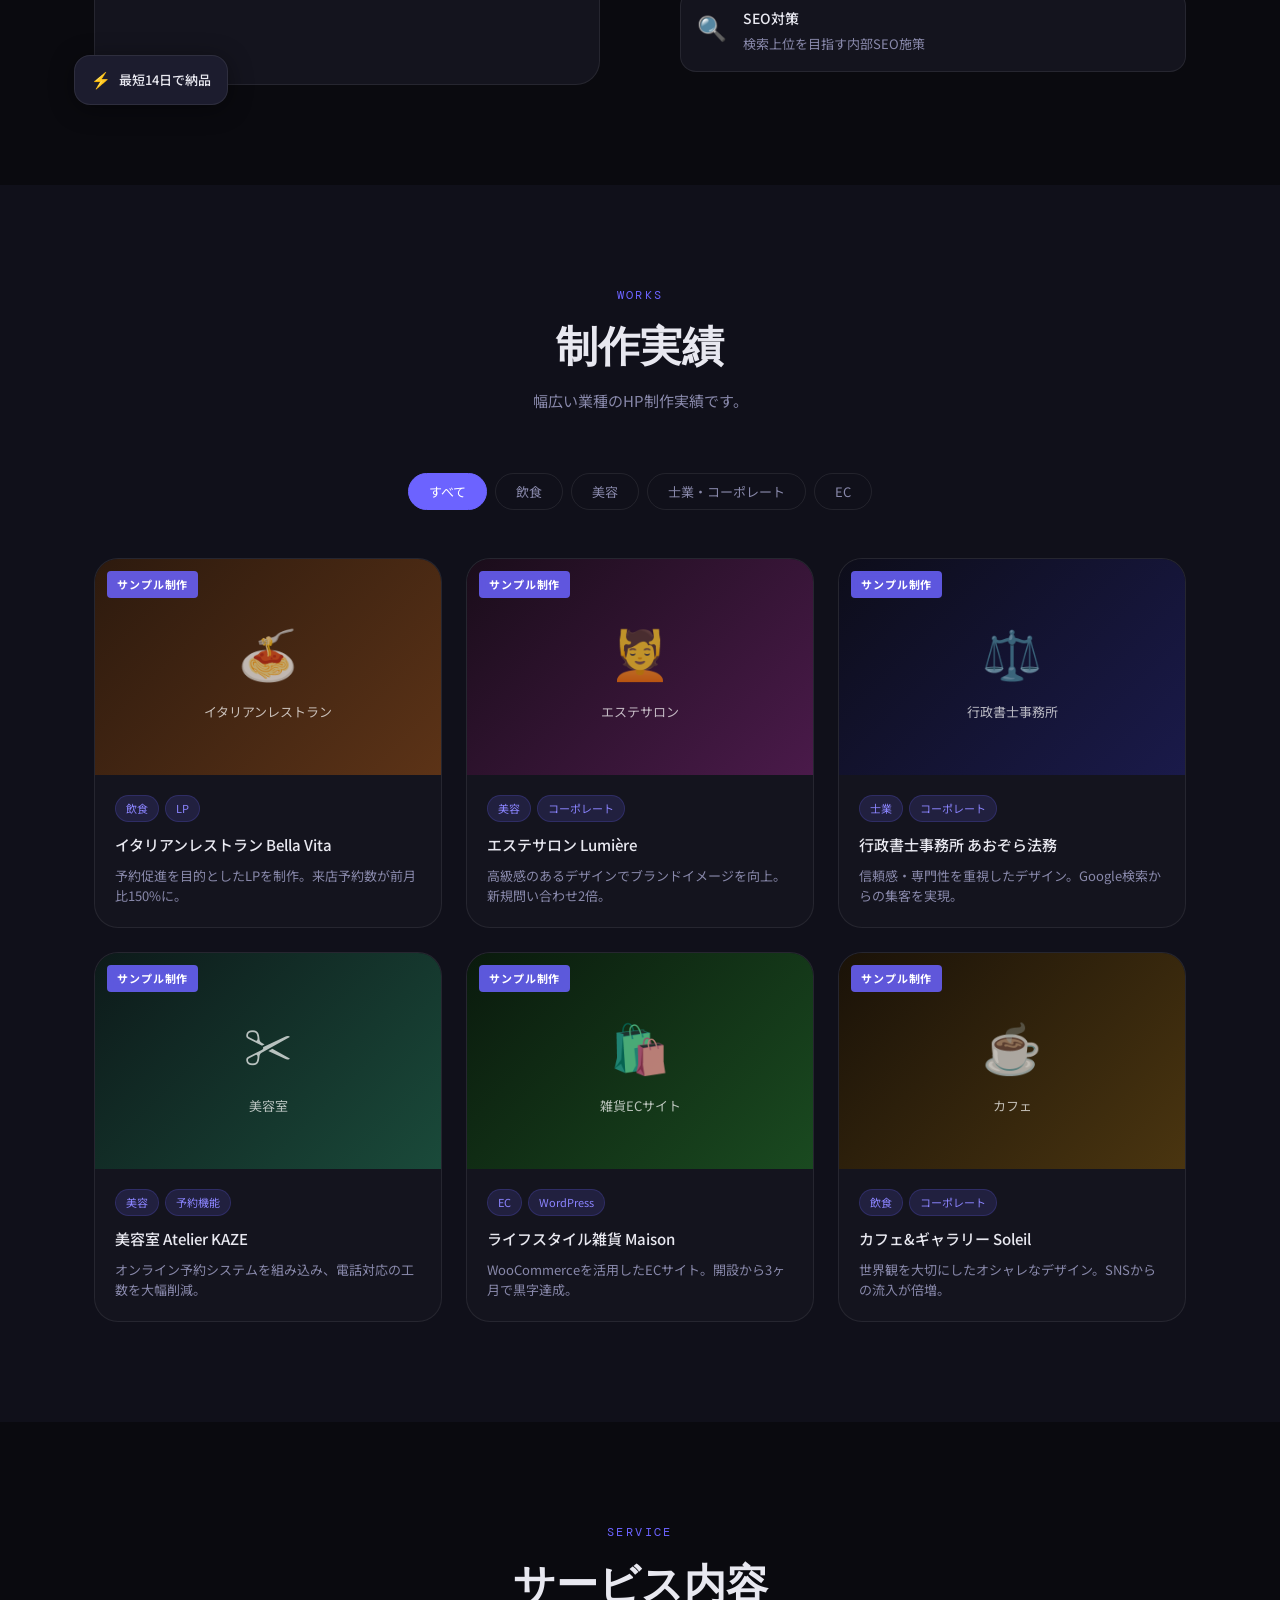
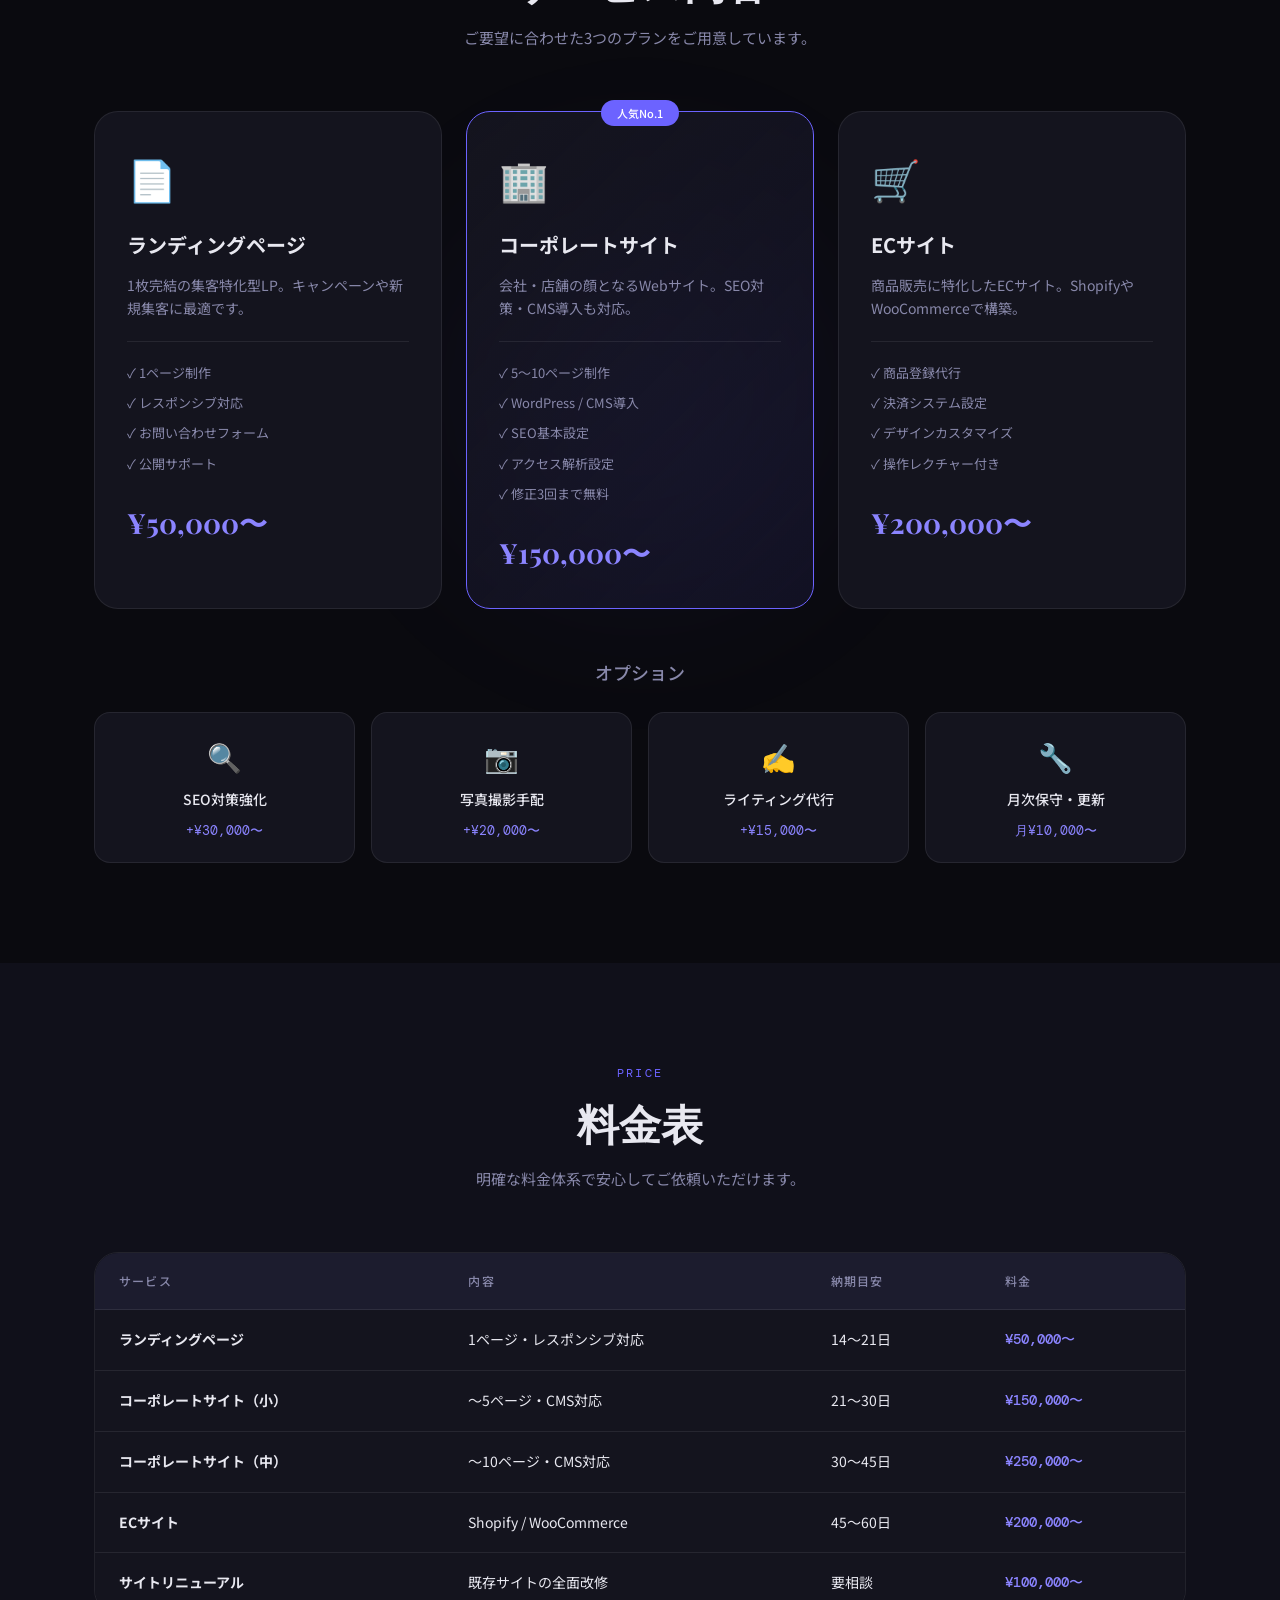
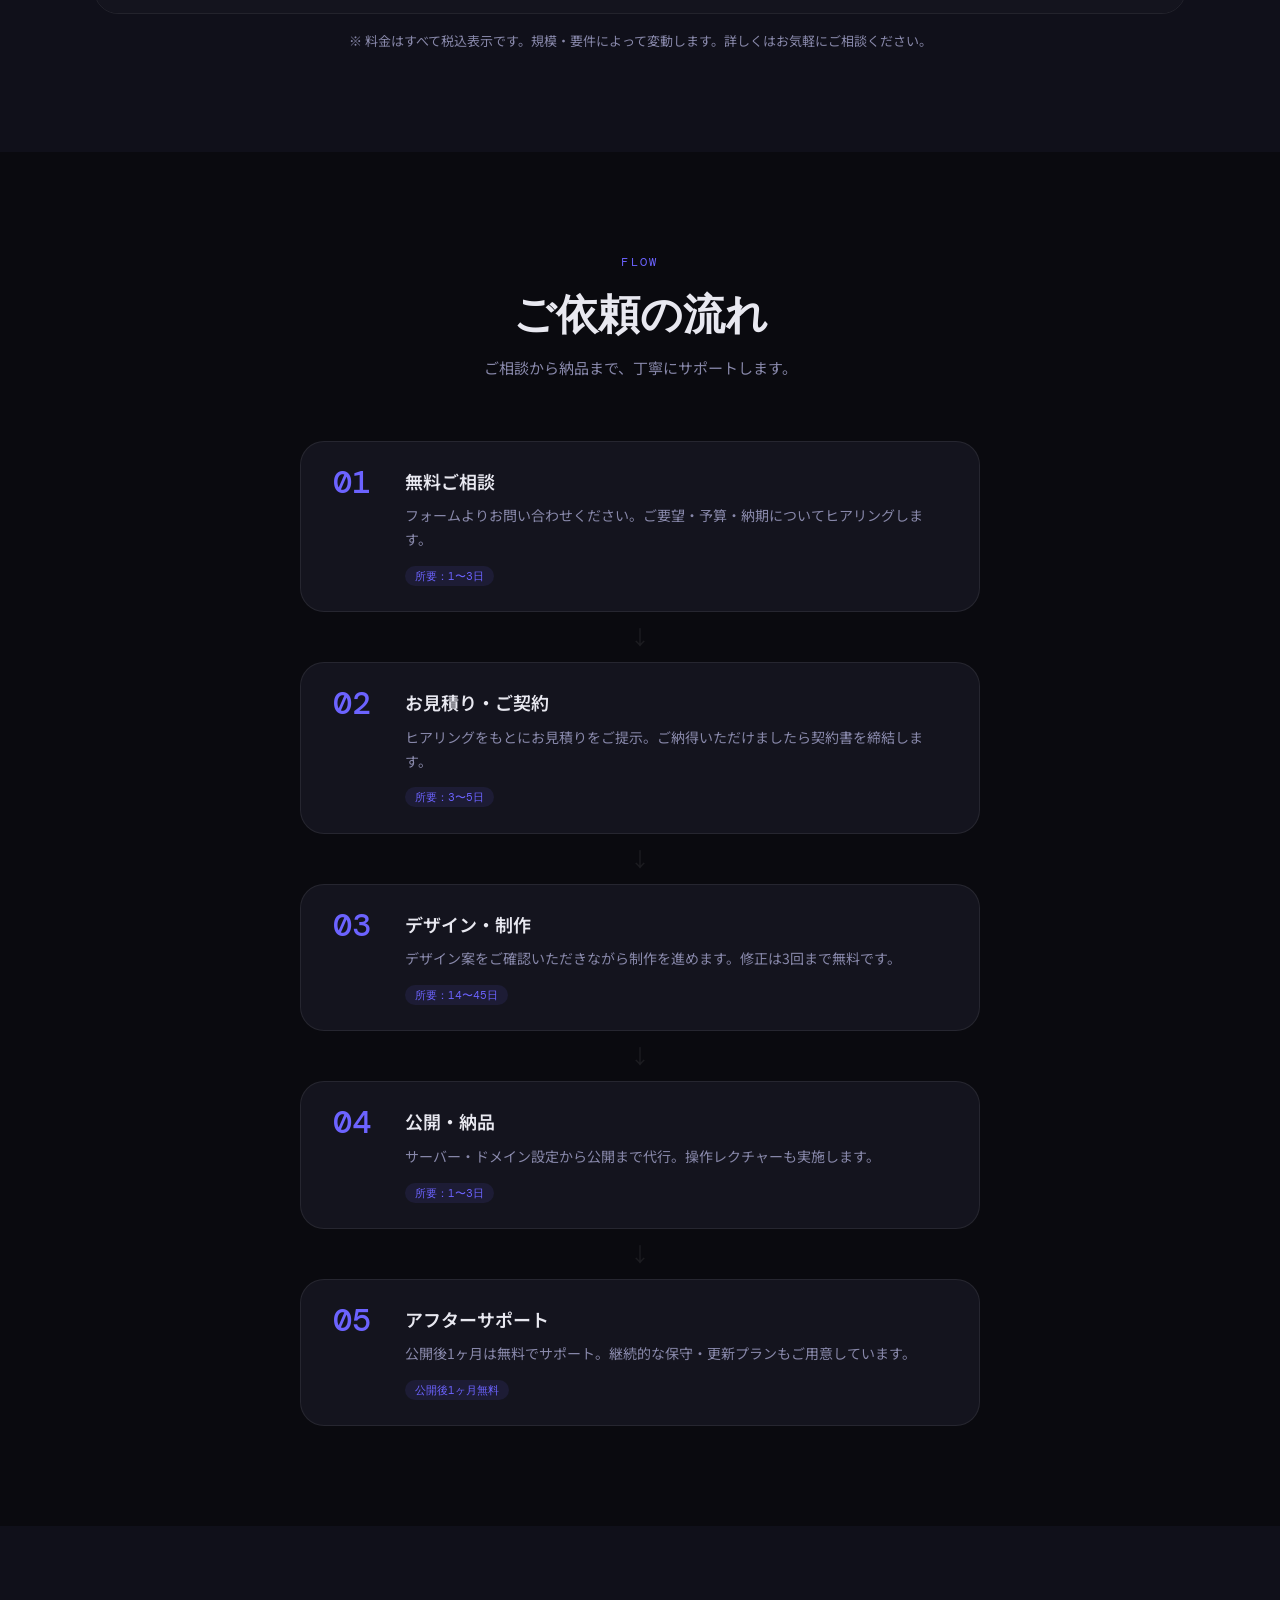
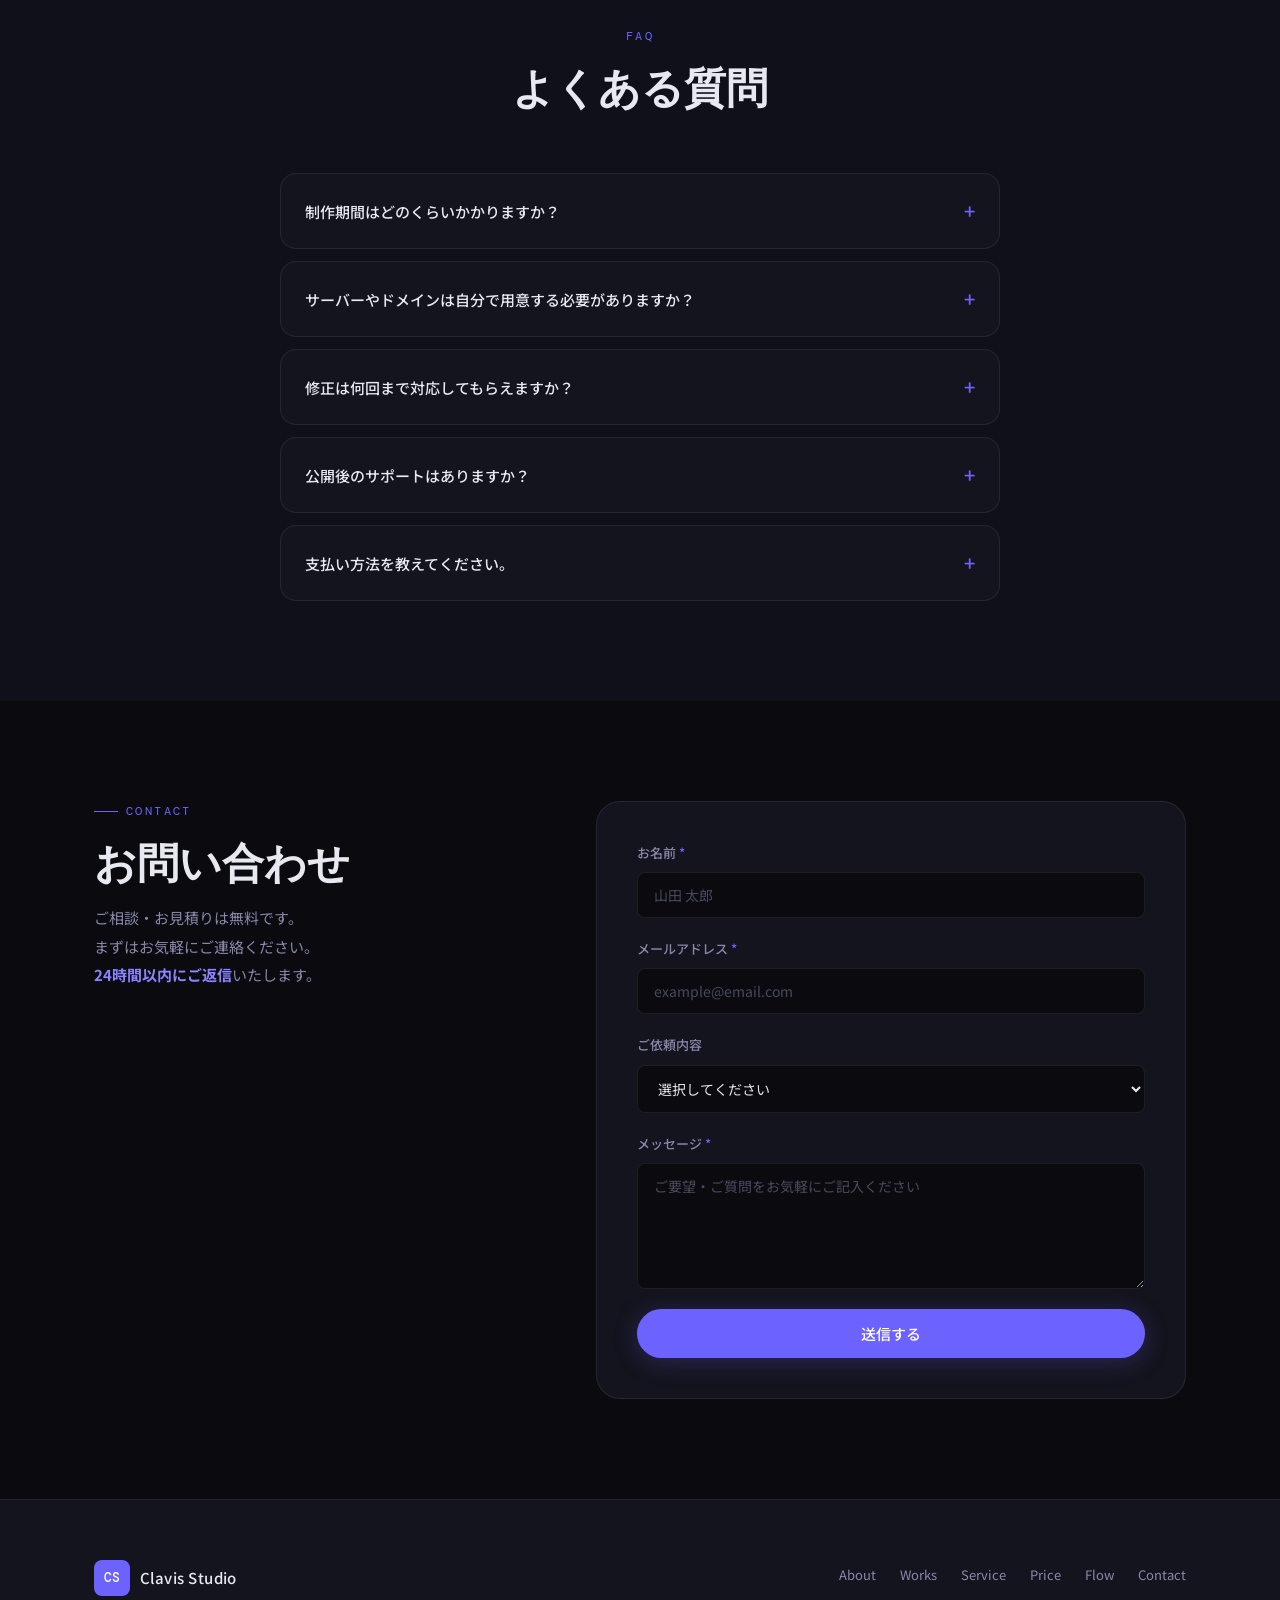
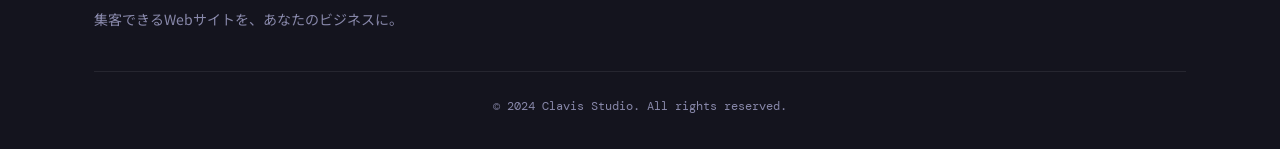
==== commit e40d49c7: "fix: head内の不要なhを削除" ====
--- a/index.html
+++ b/index.html
@@ -1,9 +1,9 @@
 <!DOCTYPE html>
 <html lang="ja">
 <head>
-  <meta charset="UTF-8" />h
+  <meta charset="UTF-8" />
   <meta name="viewport" content="width=device-width, initial-scale=1.0" />
-  <title>Clavis Studio | HP制作代行</title>h
+  <title>Clavis Studio | HP制作代行</title>
   <meta name="description" content="飲食・美容・士業・ECなど幅広い業種のホームページ制作。Clavis Studioはスピーディーな納品と丁寧なサポートで、集客できるWebサイトをご提供します。" />
   <link rel="preconnect" href="https://fonts.googleapis.com" />
   <link rel="preconnect" href="https://fonts.gstatic.com" crossorigin />
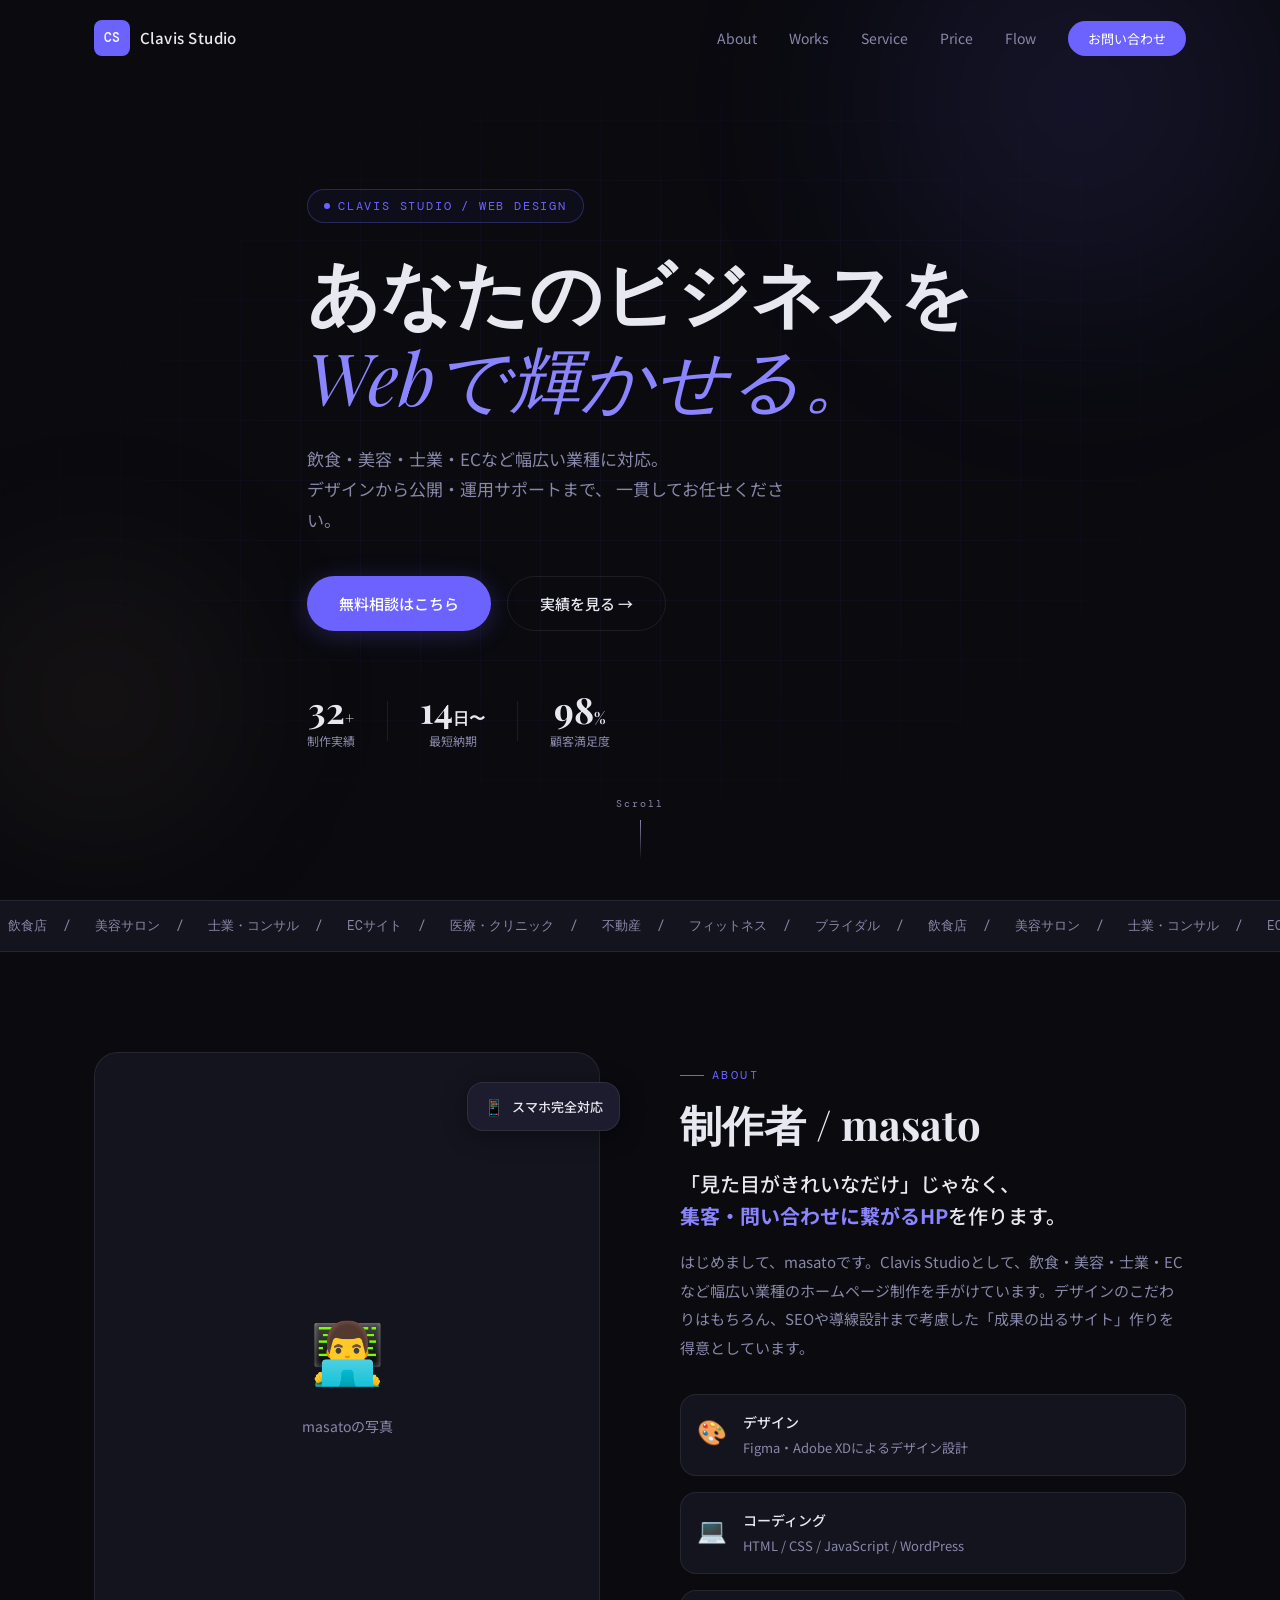
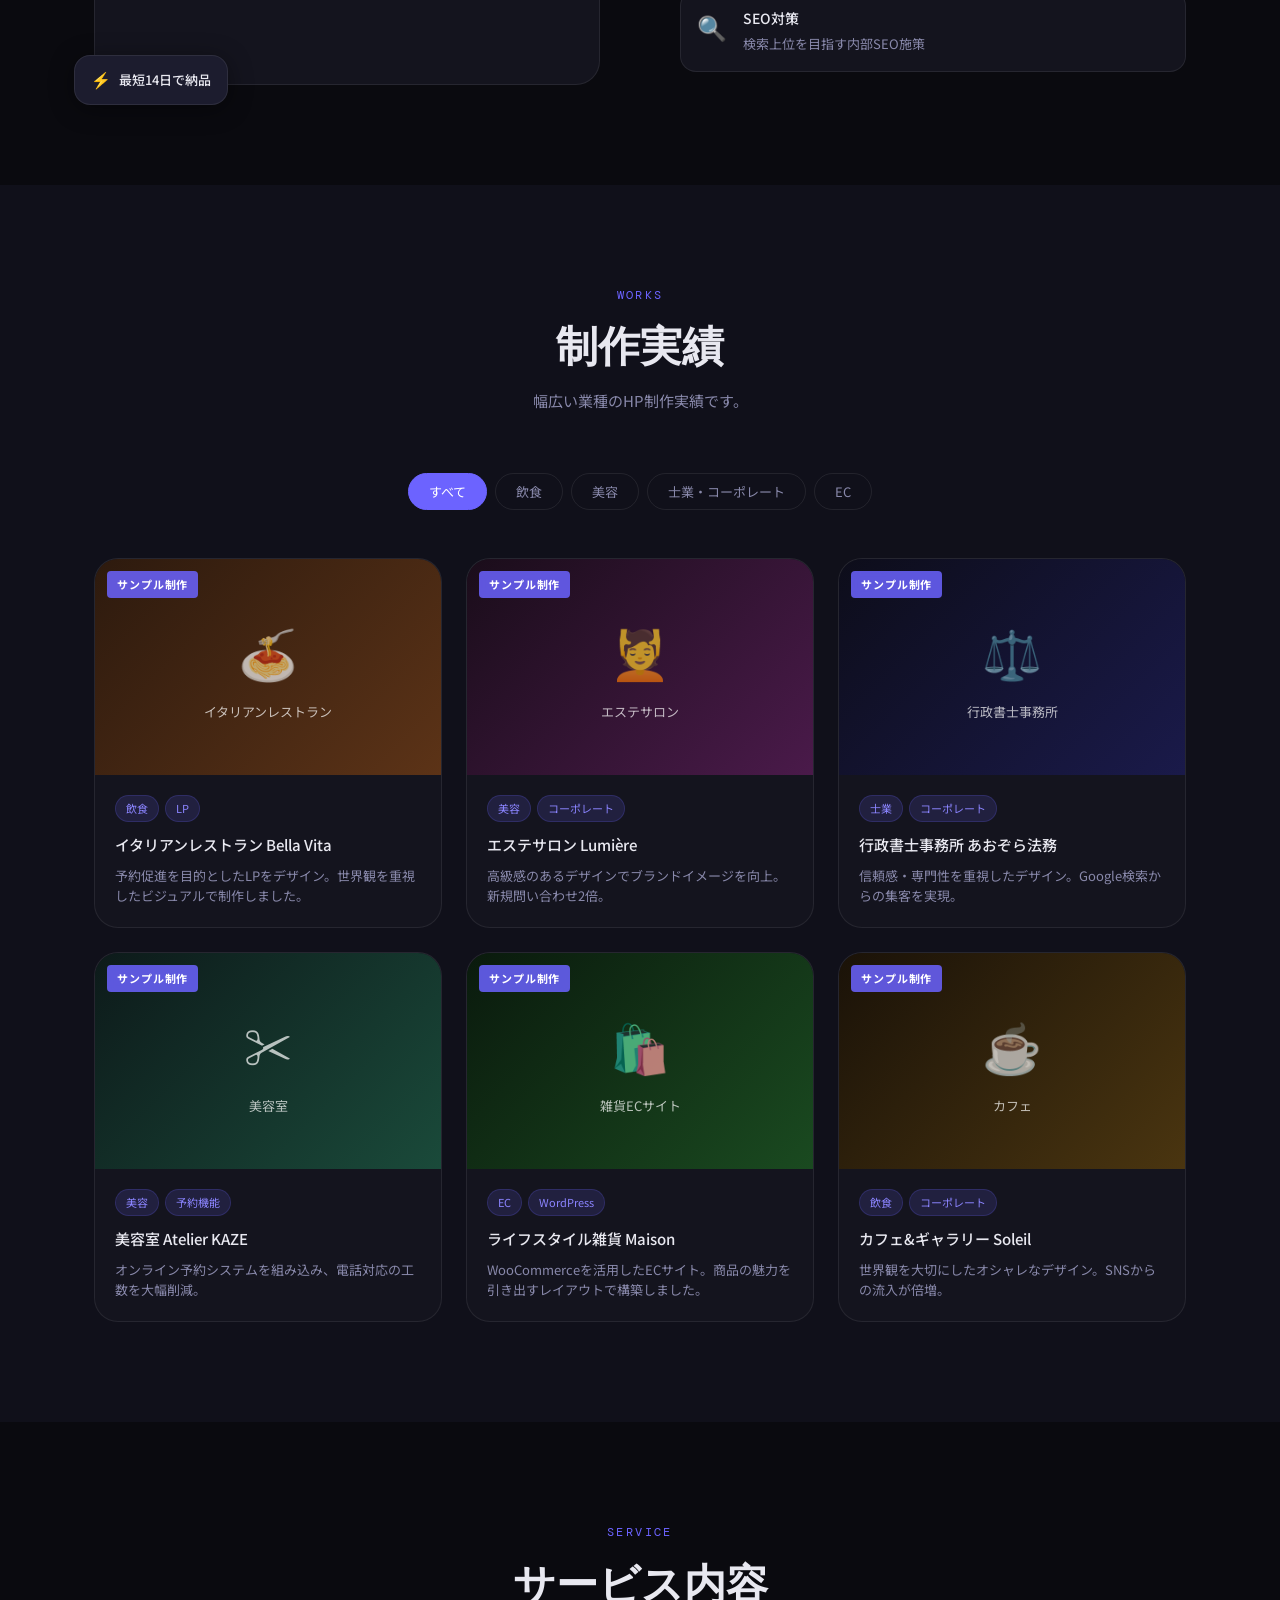
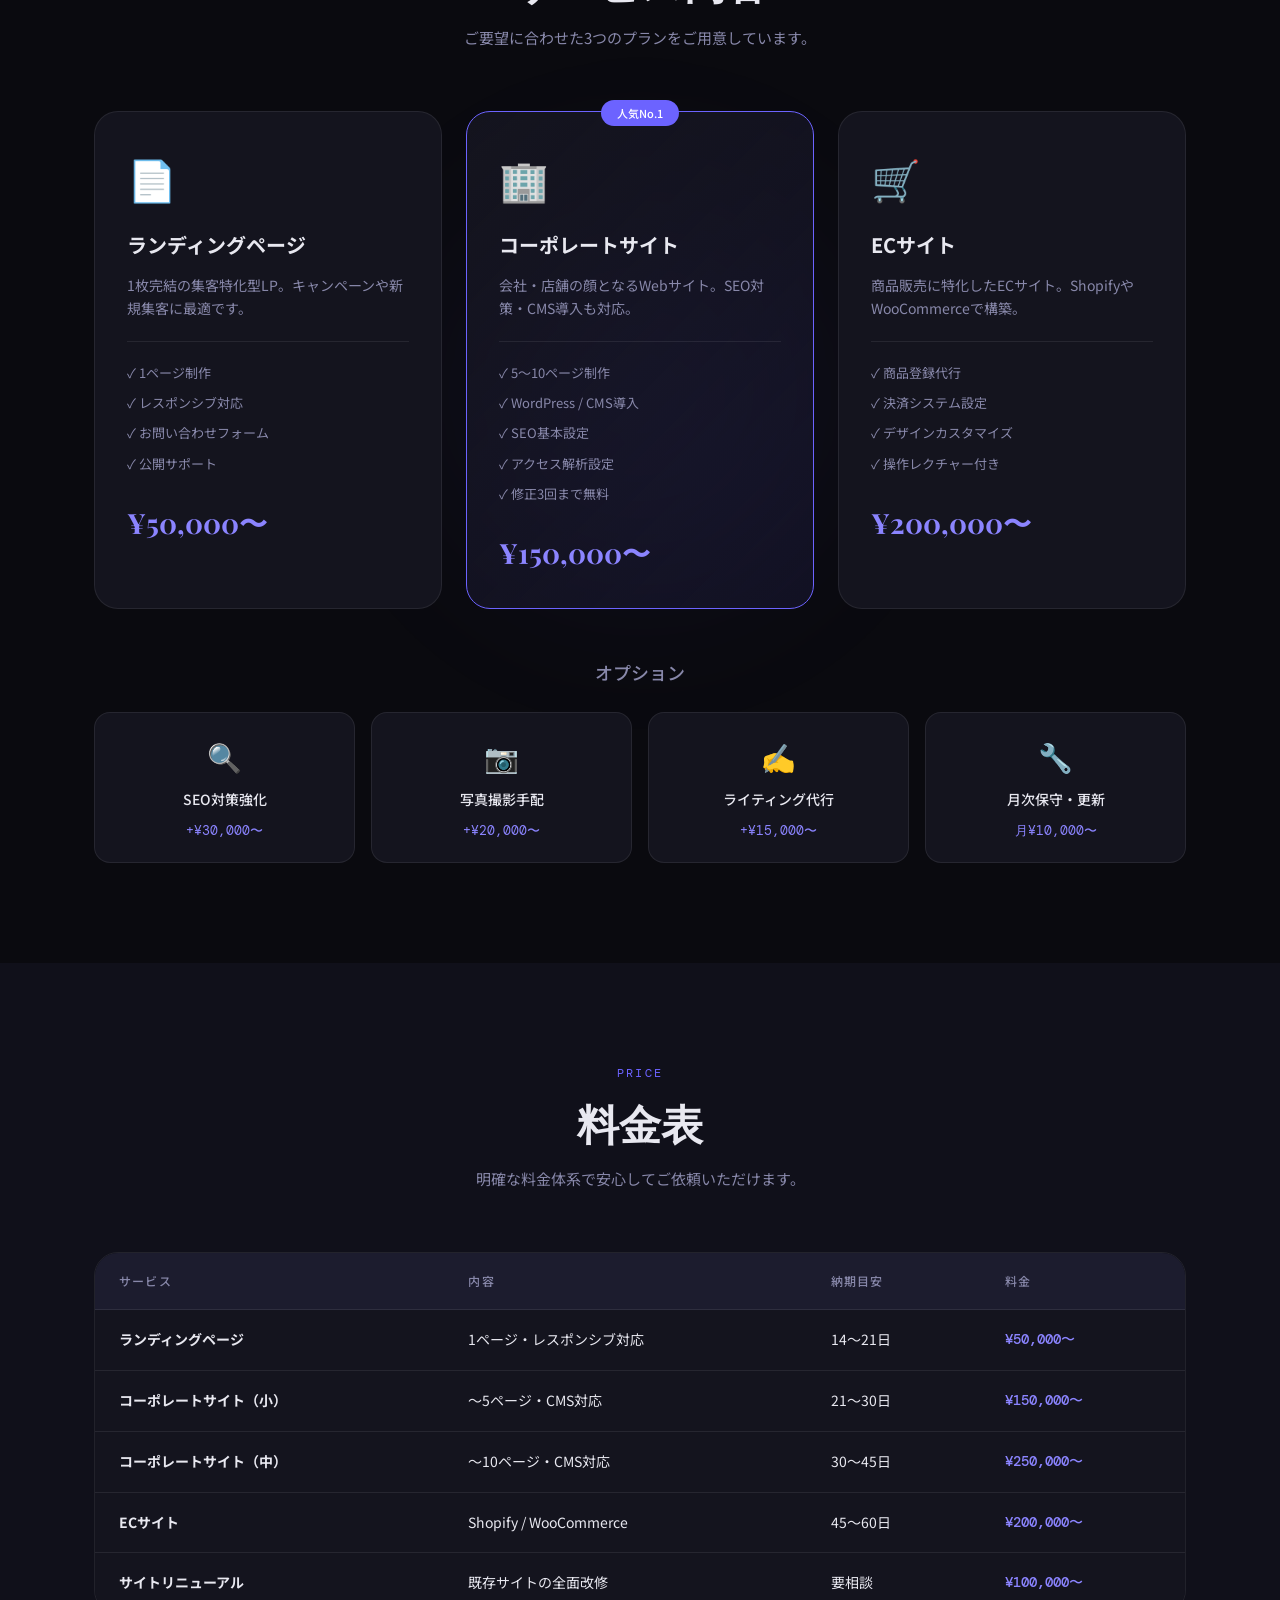
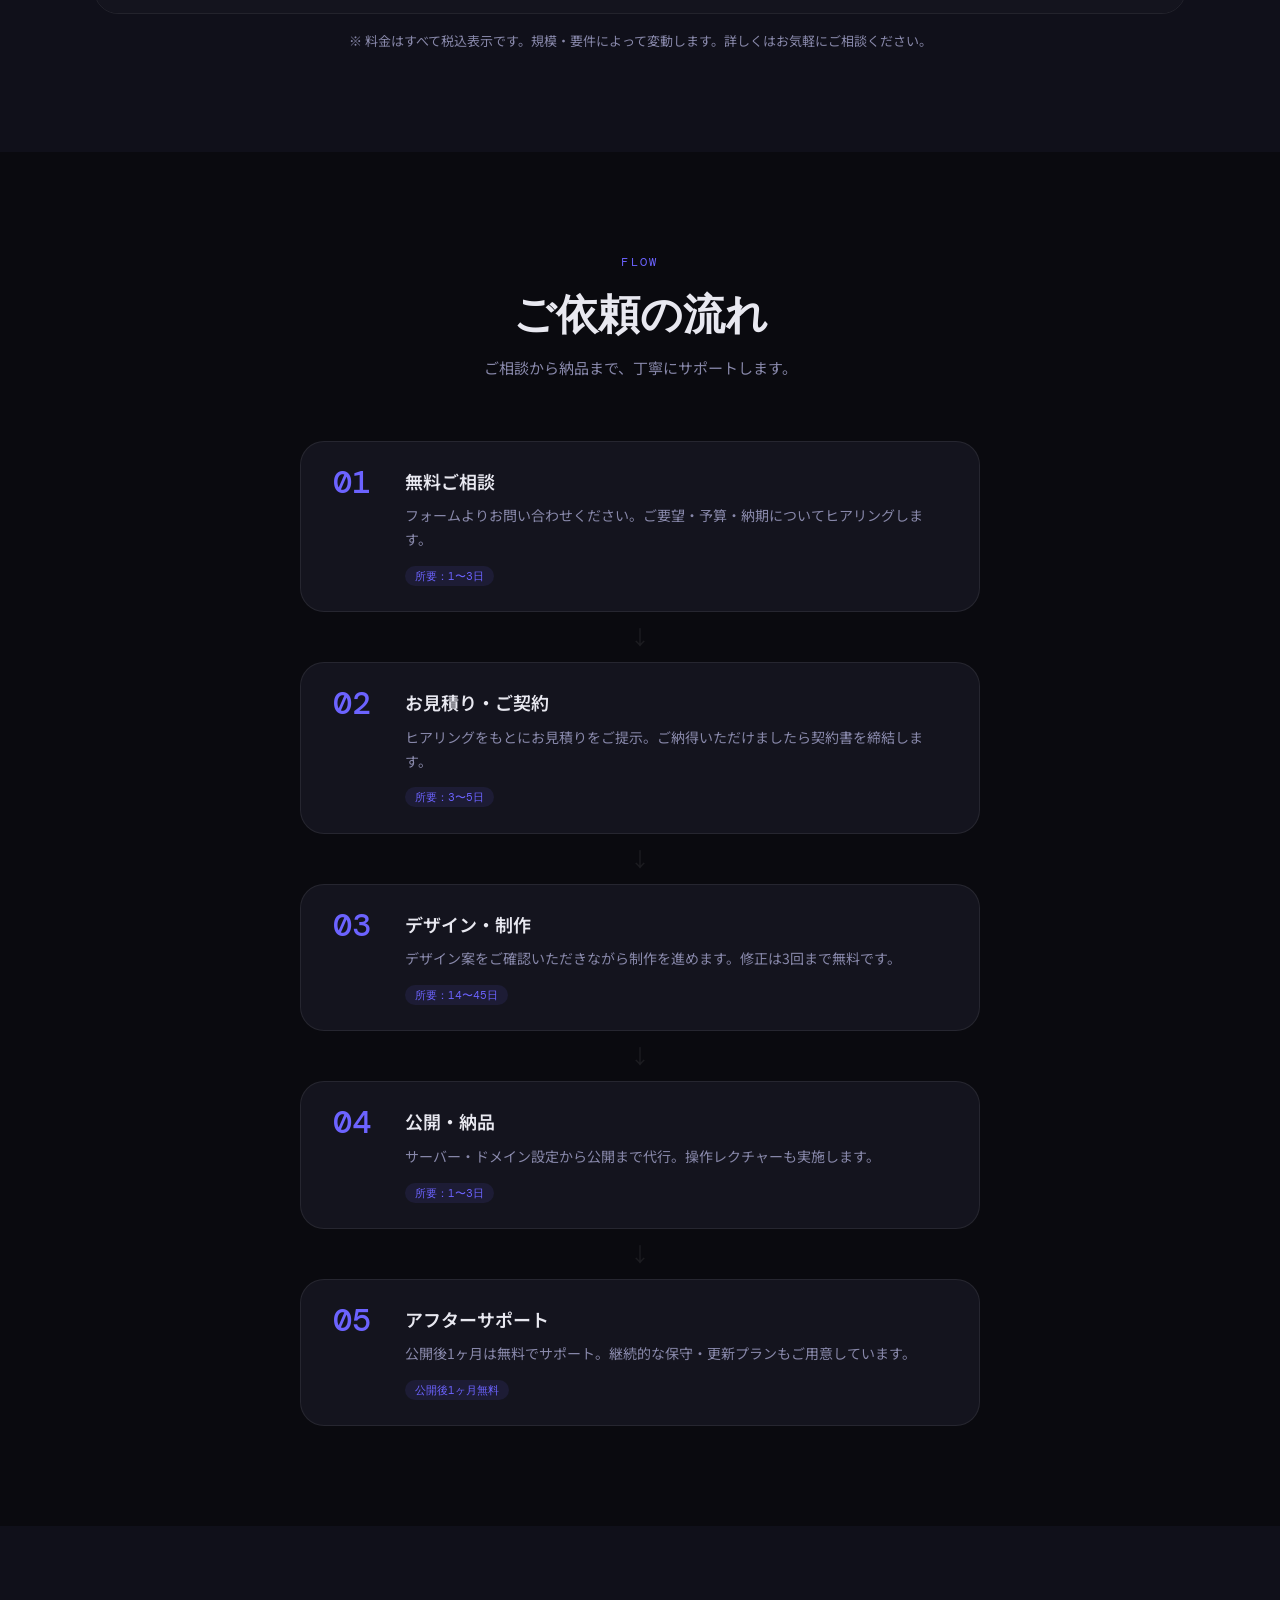
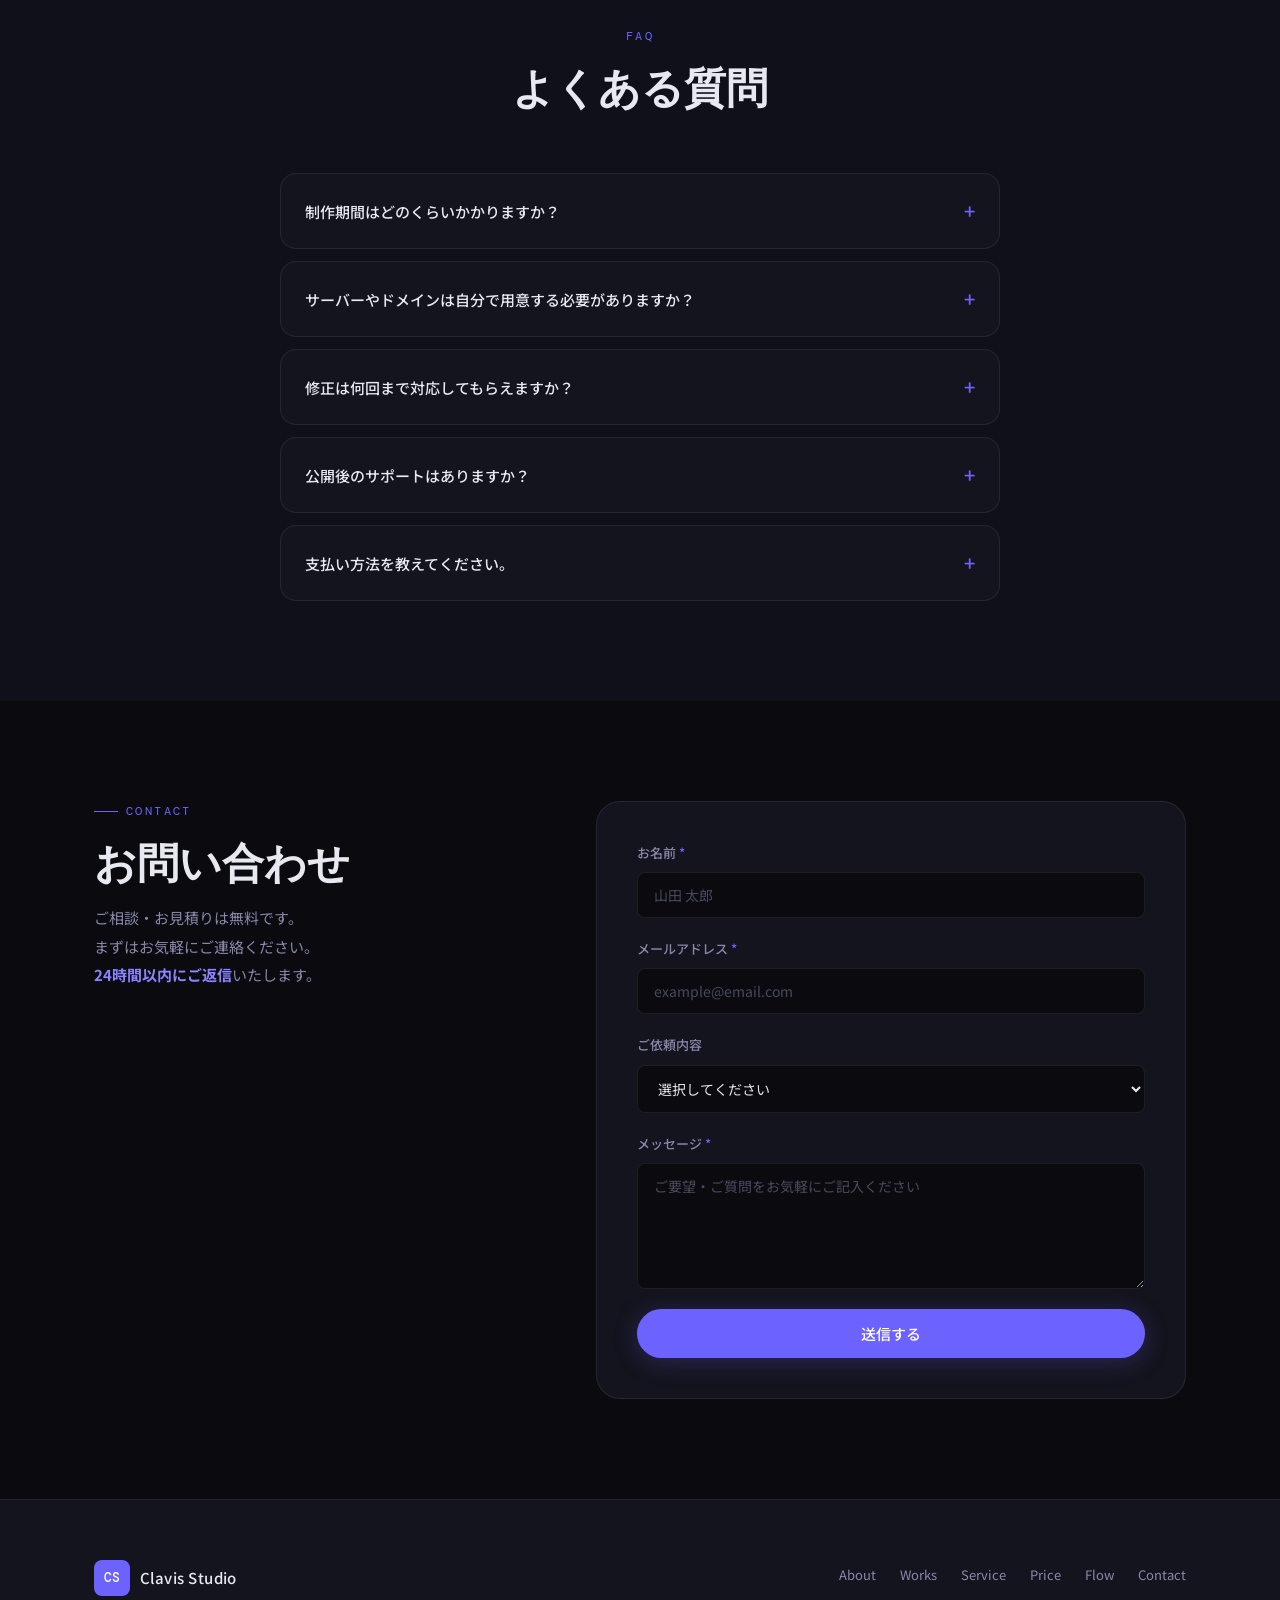
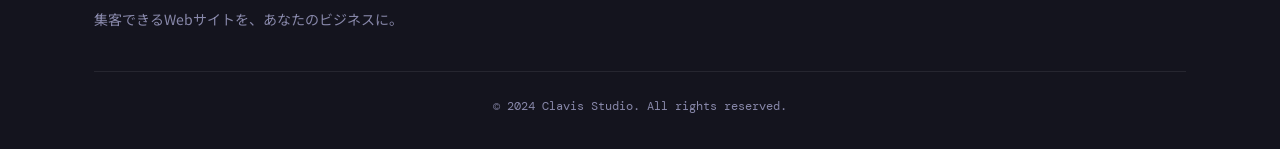
==== commit e0f82421: "Add files via upload" ====
--- a/index.html
+++ b/index.html
@@ -1,650 +1,650 @@
-<!DOCTYPE html>
-<html lang="ja">
-<head>
-  <meta charset="UTF-8" />
-  <meta name="viewport" content="width=device-width, initial-scale=1.0" />
-  <title>Clavis Studio | HP制作代行</title>
-  <meta name="description" content="飲食・美容・士業・ECなど幅広い業種のホームページ制作。Clavis Studioはスピーディーな納品と丁寧なサポートで、集客できるWebサイトをご提供します。" />
-  <link rel="preconnect" href="https://fonts.googleapis.com" />
-  <link rel="preconnect" href="https://fonts.gstatic.com" crossorigin />
-  <link href="https://fonts.googleapis.com/css2?family=Noto+Sans+JP:wght@300;400;500;700&family=Playfair+Display:ital,wght@0,700;1,400&family=DM+Mono:wght@400;500&display=swap" rel="stylesheet" />
-  <link rel="stylesheet" href="style.css" />
-
-  <style>
-    .sample-badge {
-      position: absolute;
-      top: 12px;
-      left: 12px;
-      background: rgba(108, 99, 255, 0.85);
-      color: #fff;
-      font-size: 11px;
-      font-weight: 700;
-      letter-spacing: 0.08em;
-      padding: 4px 10px;
-      border-radius: 4px;
-      z-index: 2;
-      backdrop-filter: blur(4px);
-    }
-    .work-card__image { position: relative; }
-  </style>
-</head>
-<body>
-
-  <!-- ========== HEADER ========== -->
-  <header class="header" id="header">
-    <div class="header__inner">
-      <a href="#" class="header__logo">
-        <span class="logo-mark">CS</span>
-        <span class="logo-text">Clavis Studio</span>
-      </a>
-      <nav class="header__nav" id="nav">
-        <ul class="nav__list">
-          <li><a href="#about">About</a></li>
-          <li><a href="#works">Works</a></li>
-          <li><a href="#service">Service</a></li>
-          <li><a href="#price">Price</a></li>
-          <li><a href="#flow">Flow</a></li>
-          <li><a href="#contact" class="nav__cta">お問い合わせ</a></li>
-        </ul>
-      </nav>
-      <button class="hamburger" id="hamburger" aria-label="メニューを開く">
-        <span></span><span></span><span></span>
-      </button>
-    </div>
-  </header>
-
-  <!-- ========== HERO ========== -->
-  <section class="hero">
-    <div class="hero__bg">
-      <div class="hero__grid"></div>
-      <div class="hero__orb hero__orb--1"></div>
-      <div class="hero__orb hero__orb--2"></div>
-    </div>
-    <div class="hero__inner">
-      <div class="hero__label">
-        <span class="dot"></span>Clavis Studio / Web Design
-      </div>
-      <h1 class="hero__title">
-        <span class="hero__title-line">あなたのビジネスを</span>
-        <em class="hero__title-accent">Webで輝かせる。</em>
-      </h1>
-      <p class="hero__desc">
-        飲食・美容・士業・ECなど幅広い業種に対応。<br />
-        デザインから公開・運用サポートまで、<br class="sp-only" />
-        一貫してお任せください。
-      </p>
-      <div class="hero__actions">
-        <a href="#contact" class="btn btn--primary">無料相談はこちら</a>
-        <a href="#works" class="btn btn--ghost">実績を見る →</a>
-      </div>
-      <div class="hero__stats">
-        <div class="stat">
-          <span class="stat__num">32<small>+</small></span>
-          <span class="stat__label">制作実績</span>
-        </div>
-        <div class="stat__divider"></div>
-        <div class="stat">
-          <span class="stat__num">14<small>日〜</small></span>
-          <span class="stat__label">最短納期</span>
-        </div>
-        <div class="stat__divider"></div>
-        <div class="stat">
-          <span class="stat__num">98<small>%</small></span>
-          <span class="stat__label">顧客満足度</span>
-        </div>
-      </div>
-    </div>
-    <div class="hero__scroll">
-      <span>Scroll</span>
-      <div class="scroll-line"></div>
-    </div>
-  </section>
-
-  <!-- ========== TICKER ========== -->
-  <div class="ticker">
-    <div class="ticker__track">
-      <span>飲食店 &nbsp;/&nbsp;</span>
-      <span>美容サロン &nbsp;/&nbsp;</span>
-      <span>士業・コンサル &nbsp;/&nbsp;</span>
-      <span>ECサイト &nbsp;/&nbsp;</span>
-      <span>医療・クリニック &nbsp;/&nbsp;</span>
-      <span>不動産 &nbsp;/&nbsp;</span>
-      <span>フィットネス &nbsp;/&nbsp;</span>
-      <span>ブライダル &nbsp;/&nbsp;</span>
-      <span>飲食店 &nbsp;/&nbsp;</span>
-      <span>美容サロン &nbsp;/&nbsp;</span>
-      <span>士業・コンサル &nbsp;/&nbsp;</span>
-      <span>ECサイト &nbsp;/&nbsp;</span>
-      <span>医療・クリニック &nbsp;/&nbsp;</span>
-      <span>不動産 &nbsp;/&nbsp;</span>
-      <span>フィットネス &nbsp;/&nbsp;</span>
-      <span>ブライダル &nbsp;/&nbsp;</span>
-    </div>
-  </div>
-
-  <!-- ========== ABOUT ========== -->
-  <section class="about section" id="about">
-    <div class="container">
-      <div class="about__inner">
-        <div class="about__image-wrap">
-          <div class="about__image-frame">
-            <div class="about__image-placeholder">
-              <div class="placeholder-icon">👨‍💻</div>
-              <p>masatoの写真</p>
-            </div>
-          </div>
-          <div class="about__tag about__tag--1">
-            <span class="tag-icon">⚡</span> 最短14日で納品
-          </div>
-          <div class="about__tag about__tag--2">
-            <span class="tag-icon">📱</span> スマホ完全対応
-          </div>
-        </div>
-        <div class="about__content">
-          <div class="section-label">About</div>
-          <h2 class="section-title">制作者 / masato</h2>
-          <p class="about__lead">
-            「見た目がきれいなだけ」じゃなく、<br />
-            <strong>集客・問い合わせに繋がるHP</strong>を作ります。
-          </p>
-          <p class="about__text">
-            はじめまして、masatoです。Clavis Studioとして、飲食・美容・士業・ECなど幅広い業種のホームページ制作を手がけています。デザインのこだわりはもちろん、SEOや導線設計まで考慮した「成果の出るサイト」作りを得意としています。
-          </p>
-          <ul class="about__skills">
-            <li>
-              <span class="skill-icon">🎨</span>
-              <div>
-                <strong>デザイン</strong>
-                <p>Figma・Adobe XDによるデザイン設計</p>
-              </div>
-            </li>
-            <li>
-              <span class="skill-icon">💻</span>
-              <div>
-                <strong>コーディング</strong>
-                <p>HTML / CSS / JavaScript / WordPress</p>
-              </div>
-            </li>
-            <li>
-              <span class="skill-icon">🔍</span>
-              <div>
-                <strong>SEO対策</strong>
-                <p>検索上位を目指す内部SEO施策</p>
-              </div>
-            </li>
-          </ul>
-        </div>
-      </div>
-    </div>
-  </section>
-
-  <!-- ========== WORKS ========== -->
-  <section class="works section" id="works">
-    <div class="container">
-      <div class="section-header">
-        <div class="section-label">Works</div>
-        <h2 class="section-title">制作実績</h2>
-        <p class="section-desc">幅広い業種のHP制作実績です。</p>
-      </div>
-
-      <div class="works__filter">
-        <button class="filter-btn active" data-filter="all">すべて</button>
-        <button class="filter-btn" data-filter="restaurant">飲食</button>
-        <button class="filter-btn" data-filter="beauty">美容</button>
-        <button class="filter-btn" data-filter="corporate">士業・コーポレート</button>
-        <button class="filter-btn" data-filter="ec">EC</button>
-      </div>
-
-      <div class="works__grid">
-        <!-- Work 1 -->
-        <article class="work-card" data-category="restaurant">
-          <div class="work-card__image">
-            <span class="sample-badge">サンプル制作</span>
-            <div class="work-card__placeholder work-card__placeholder--restaurant">
-              <span>🍝</span>
-              <p>イタリアンレストラン</p>
-            </div>
-            <div class="work-card__overlay">
-              <a href="#" class="work-card__link">詳細を見る →</a>
-            </div>
-          </div>
-          <div class="work-card__body">
-            <div class="work-card__tags">
-              <span class="tag">飲食</span>
-              <span class="tag">LP</span>
-            </div>
-            <h3 class="work-card__title">イタリアンレストラン Bella Vita</h3>
-            <p class="work-card__desc">予約促進を目的としたLPを制作。来店予約数が前月比150%に。</p>
-          </div>
-        </article>
-
-        <!-- Work 2 -->
-        <article class="work-card" data-category="beauty">
-          <div class="work-card__image">
-            <span class="sample-badge">サンプル制作</span>
-            <div class="work-card__placeholder work-card__placeholder--beauty">
-              <span>💆</span>
-              <p>エステサロン</p>
-            </div>
-            <div class="work-card__overlay">
-              <a href="#" class="work-card__link">詳細を見る →</a>
-            </div>
-          </div>
-          <div class="work-card__body">
-            <div class="work-card__tags">
-              <span class="tag">美容</span>
-              <span class="tag">コーポレート</span>
-            </div>
-            <h3 class="work-card__title">エステサロン Lumière</h3>
-            <p class="work-card__desc">高級感のあるデザインでブランドイメージを向上。新規問い合わせ2倍。</p>
-          </div>
-        </article>
-
-        <!-- Work 3 -->
-        <article class="work-card" data-category="corporate">
-          <div class="work-card__image">
-            <span class="sample-badge">サンプル制作</span>
-            <div class="work-card__placeholder work-card__placeholder--corporate">
-              <span>⚖️</span>
-              <p>行政書士事務所</p>
-            </div>
-            <div class="work-card__overlay">
-              <a href="#" class="work-card__link">詳細を見る →</a>
-            </div>
-          </div>
-          <div class="work-card__body">
-            <div class="work-card__tags">
-              <span class="tag">士業</span>
-              <span class="tag">コーポレート</span>
-            </div>
-            <h3 class="work-card__title">行政書士事務所 あおぞら法務</h3>
-            <p class="work-card__desc">信頼感・専門性を重視したデザイン。Google検索からの集客を実現。</p>
-          </div>
-        </article>
-
-        <!-- Work 4 -->
-        <article class="work-card" data-category="beauty">
-          <div class="work-card__image">
-            <span class="sample-badge">サンプル制作</span>
-            <div class="work-card__placeholder work-card__placeholder--beauty2">
-              <span>✂️</span>
-              <p>美容室</p>
-            </div>
-            <div class="work-card__overlay">
-              <a href="#" class="work-card__link">詳細を見る →</a>
-            </div>
-          </div>
-          <div class="work-card__body">
-            <div class="work-card__tags">
-              <span class="tag">美容</span>
-              <span class="tag">予約機能</span>
-            </div>
-            <h3 class="work-card__title">美容室 Atelier KAZE</h3>
-            <p class="work-card__desc">オンライン予約システムを組み込み、電話対応の工数を大幅削減。</p>
-          </div>
-        </article>
-
-        <!-- Work 5 -->
-        <article class="work-card" data-category="ec">
-          <div class="work-card__image">
-            <span class="sample-badge">サンプル制作</span>
-            <div class="work-card__placeholder work-card__placeholder--ec">
-              <span>🛍️</span>
-              <p>雑貨ECサイト</p>
-            </div>
-            <div class="work-card__overlay">
-              <a href="#" class="work-card__link">詳細を見る →</a>
-            </div>
-          </div>
-          <div class="work-card__body">
-            <div class="work-card__tags">
-              <span class="tag">EC</span>
-              <span class="tag">WordPress</span>
-            </div>
-            <h3 class="work-card__title">ライフスタイル雑貨 Maison</h3>
-            <p class="work-card__desc">WooCommerceを活用したECサイト。開設から3ヶ月で黒字達成。</p>
-          </div>
-        </article>
-
-        <!-- Work 6 -->
-        <article class="work-card" data-category="restaurant">
-          <div class="work-card__image">
-            <span class="sample-badge">サンプル制作</span>
-            <div class="work-card__placeholder work-card__placeholder--restaurant2">
-              <span>☕</span>
-              <p>カフェ</p>
-            </div>
-            <div class="work-card__overlay">
-              <a href="#" class="work-card__link">詳細を見る →</a>
-            </div>
-          </div>
-          <div class="work-card__body">
-            <div class="work-card__tags">
-              <span class="tag">飲食</span>
-              <span class="tag">コーポレート</span>
-            </div>
-            <h3 class="work-card__title">カフェ&ギャラリー Soleil</h3>
-            <p class="work-card__desc">世界観を大切にしたオシャレなデザイン。SNSからの流入が倍増。</p>
-          </div>
-        </article>
-      </div>
-    </div>
-  </section>
-
-  <!-- ========== SERVICE ========== -->
-  <section class="service section" id="service">
-    <div class="service__bg">
-      <div class="service__orb"></div>
-    </div>
-    <div class="container">
-      <div class="section-header">
-        <div class="section-label">Service</div>
-        <h2 class="section-title">サービス内容</h2>
-        <p class="section-desc">ご要望に合わせた3つのプランをご用意しています。</p>
-      </div>
-      <div class="service__grid">
-        <div class="service-card">
-          <div class="service-card__icon">📄</div>
-          <h3 class="service-card__title">ランディングページ</h3>
-          <p class="service-card__desc">1枚完結の集客特化型LP。キャンペーンや新規集客に最適です。</p>
-          <ul class="service-card__list">
-            <li>✓ 1ページ制作</li>
-            <li>✓ レスポンシブ対応</li>
-            <li>✓ お問い合わせフォーム</li>
-            <li>✓ 公開サポート</li>
-          </ul>
-          <div class="service-card__price">¥50,000〜</div>
-        </div>
-        <div class="service-card service-card--featured">
-          <div class="service-card__badge">人気No.1</div>
-          <div class="service-card__icon">🏢</div>
-          <h3 class="service-card__title">コーポレートサイト</h3>
-          <p class="service-card__desc">会社・店舗の顔となるWebサイト。SEO対策・CMS導入も対応。</p>
-          <ul class="service-card__list">
-            <li>✓ 5〜10ページ制作</li>
-            <li>✓ WordPress / CMS導入</li>
-            <li>✓ SEO基本設定</li>
-            <li>✓ アクセス解析設定</li>
-            <li>✓ 修正3回まで無料</li>
-          </ul>
-          <div class="service-card__price">¥150,000〜</div>
-        </div>
-        <div class="service-card">
-          <div class="service-card__icon">🛒</div>
-          <h3 class="service-card__title">ECサイト</h3>
-          <p class="service-card__desc">商品販売に特化したECサイト。ShopifyやWooCommerceで構築。</p>
-          <ul class="service-card__list">
-            <li>✓ 商品登録代行</li>
-            <li>✓ 決済システム設定</li>
-            <li>✓ デザインカスタマイズ</li>
-            <li>✓ 操作レクチャー付き</li>
-          </ul>
-          <div class="service-card__price">¥200,000〜</div>
-        </div>
-      </div>
-
-      <div class="service__options">
-        <h3 class="service__options-title">オプション</h3>
-        <div class="options__grid">
-          <div class="option-item">
-            <span class="option-icon">🔍</span>
-            <span>SEO対策強化</span>
-            <span class="option-price">+¥30,000〜</span>
-          </div>
-          <div class="option-item">
-            <span class="option-icon">📷</span>
-            <span>写真撮影手配</span>
-            <span class="option-price">+¥20,000〜</span>
-          </div>
-          <div class="option-item">
-            <span class="option-icon">✍️</span>
-            <span>ライティング代行</span>
-            <span class="option-price">+¥15,000〜</span>
-          </div>
-          <div class="option-item">
-            <span class="option-icon">🔧</span>
-            <span>月次保守・更新</span>
-            <span class="option-price">月¥10,000〜</span>
-          </div>
-        </div>
-      </div>
-    </div>
-  </section>
-
-  <!-- ========== PRICE ========== -->
-  <section class="price section" id="price">
-    <div class="container">
-      <div class="section-header">
-        <div class="section-label">Price</div>
-        <h2 class="section-title">料金表</h2>
-        <p class="section-desc">明確な料金体系で安心してご依頼いただけます。</p>
-      </div>
-      <div class="price__table-wrap">
-        <table class="price__table">
-          <thead>
-            <tr>
-              <th>サービス</th>
-              <th>内容</th>
-              <th>納期目安</th>
-              <th>料金</th>
-            </tr>
-          </thead>
-          <tbody>
-            <tr>
-              <td><strong>ランディングページ</strong></td>
-              <td>1ページ・レスポンシブ対応</td>
-              <td>14〜21日</td>
-              <td class="price-col">¥50,000〜</td>
-            </tr>
-            <tr>
-              <td><strong>コーポレートサイト（小）</strong></td>
-              <td>〜5ページ・CMS対応</td>
-              <td>21〜30日</td>
-              <td class="price-col">¥150,000〜</td>
-            </tr>
-            <tr>
-              <td><strong>コーポレートサイト（中）</strong></td>
-              <td>〜10ページ・CMS対応</td>
-              <td>30〜45日</td>
-              <td class="price-col">¥250,000〜</td>
-            </tr>
-            <tr>
-              <td><strong>ECサイト</strong></td>
-              <td>Shopify / WooCommerce</td>
-              <td>45〜60日</td>
-              <td class="price-col">¥200,000〜</td>
-            </tr>
-            <tr>
-              <td><strong>サイトリニューアル</strong></td>
-              <td>既存サイトの全面改修</td>
-              <td>要相談</td>
-              <td class="price-col">¥100,000〜</td>
-            </tr>
-          </tbody>
-        </table>
-      </div>
-      <p class="price__note">※ 料金はすべて税込表示です。規模・要件によって変動します。詳しくはお気軽にご相談ください。</p>
-    </div>
-  </section>
-
-  <!-- ========== FLOW ========== -->
-  <section class="flow section" id="flow">
-    <div class="container">
-      <div class="section-header">
-        <div class="section-label">Flow</div>
-        <h2 class="section-title">ご依頼の流れ</h2>
-        <p class="section-desc">ご相談から納品まで、丁寧にサポートします。</p>
-      </div>
-      <div class="flow__steps">
-        <div class="flow-step">
-          <div class="flow-step__num">01</div>
-          <div class="flow-step__content">
-            <h3>無料ご相談</h3>
-            <p>フォームよりお問い合わせください。ご要望・予算・納期についてヒアリングします。</p>
-            <span class="flow-step__duration">所要：1〜3日</span>
-          </div>
-        </div>
-        <div class="flow-step__arrow">↓</div>
-        <div class="flow-step">
-          <div class="flow-step__num">02</div>
-          <div class="flow-step__content">
-            <h3>お見積り・ご契約</h3>
-            <p>ヒアリングをもとにお見積りをご提示。ご納得いただけましたら契約書を締結します。</p>
-            <span class="flow-step__duration">所要：3〜5日</span>
-          </div>
-        </div>
-        <div class="flow-step__arrow">↓</div>
-        <div class="flow-step">
-          <div class="flow-step__num">03</div>
-          <div class="flow-step__content">
-            <h3>デザイン・制作</h3>
-            <p>デザイン案をご確認いただきながら制作を進めます。修正は3回まで無料です。</p>
-            <span class="flow-step__duration">所要：14〜45日</span>
-          </div>
-        </div>
-        <div class="flow-step__arrow">↓</div>
-        <div class="flow-step">
-          <div class="flow-step__num">04</div>
-          <div class="flow-step__content">
-            <h3>公開・納品</h3>
-            <p>サーバー・ドメイン設定から公開まで代行。操作レクチャーも実施します。</p>
-            <span class="flow-step__duration">所要：1〜3日</span>
-          </div>
-        </div>
-        <div class="flow-step__arrow">↓</div>
-        <div class="flow-step">
-          <div class="flow-step__num">05</div>
-          <div class="flow-step__content">
-            <h3>アフターサポート</h3>
-            <p>公開後1ヶ月は無料でサポート。継続的な保守・更新プランもご用意しています。</p>
-            <span class="flow-step__duration">公開後1ヶ月無料</span>
-          </div>
-        </div>
-      </div>
-    </div>
-  </section>
-
-  <!-- ========== FAQ ========== -->
-  <section class="faq section">
-    <div class="container">
-      <div class="section-header">
-        <div class="section-label">FAQ</div>
-        <h2 class="section-title">よくある質問</h2>
-      </div>
-      <div class="faq__list">
-        <details class="faq-item">
-          <summary>制作期間はどのくらいかかりますか？</summary>
-          <div class="faq-item__answer">
-            LPであれば最短14日、コーポレートサイトは30〜45日が目安です。お急ぎの場合はご相談ください。
-          </div>
-        </details>
-        <details class="faq-item">
-          <summary>サーバーやドメインは自分で用意する必要がありますか？</summary>
-          <div class="faq-item__answer">
-            お客様にてご用意いただくことも、こちらで手配することも可能です。初めての方にはXserverなどおすすめのサービスをご案内します。
-          </div>
-        </details>
-        <details class="faq-item">
-          <summary>修正は何回まで対応してもらえますか？</summary>
-          <div class="faq-item__answer">
-            基本プランでは3回まで無料で対応いたします。それ以上のご修正は別途¥5,000〜/回となります。
-          </div>
-        </details>
-        <details class="faq-item">
-          <summary>公開後のサポートはありますか？</summary>
-          <div class="faq-item__answer">
-            公開後1ヶ月は無料サポートを実施。月次保守・更新プランもご用意しておりますのでご相談ください。
-          </div>
-        </details>
-        <details class="faq-item">
-          <summary>支払い方法を教えてください。</summary>
-          <div class="faq-item__answer">
-            銀行振込にて対応しております。着手前に50%、納品時に残り50%をお支払いいただくケースが多いです。
-          </div>
-        </details>
-      </div>
-    </div>
-  </section>
-
-  <!-- ========== CONTACT ========== -->
-  <section class="contact section" id="contact">
-    <div class="container">
-      <div class="contact__inner">
-        <div class="contact__content">
-          <div class="section-label">Contact</div>
-          <h2 class="section-title">お問い合わせ</h2>
-          <p class="contact__desc">
-            ご相談・お見積りは無料です。<br />
-            まずはお気軽にご連絡ください。<br />
-            <strong>24時間以内にご返信</strong>いたします。
-          </p>
-
-        </div>
-        <div class="contact__form-wrap">
-          <form class="contact__form" id="contactForm" action="https://api.web3forms.com/submit" method="POST">
-              <input type="hidden" name="access_key" value="4216c807-80d7-4ece-9488-84a21441b38b">
-            <div class="form-group">
-              <label for="name">お名前 <span class="required">*</span></label>
-              <input type="text" id="name" name="name" placeholder="山田 太郎" required />
-            </div>
-            <div class="form-group">
-              <label for="email">メールアドレス <span class="required">*</span></label>
-              <input type="email" id="email" name="email" placeholder="example@email.com" required />
-            </div>
-            <div class="form-group">
-              <label for="service">ご依頼内容</label>
-              <select id="service" name="service">
-                <option value="">選択してください</option>
-                <option value="lp">ランディングページ</option>
-                <option value="corporate">コーポレートサイト</option>
-                <option value="ec">ECサイト</option>
-                <option value="renewal">リニューアル</option>
-                <option value="other">その他</option>
-              </select>
-            </div>
-            <div class="form-group">
-              <label for="message">メッセージ <span class="required">*</span></label>
-              <textarea id="message" name="message" rows="5" placeholder="ご要望・ご質問をお気軽にご記入ください" required></textarea>
-            </div>
-            <button type="submit" class="btn btn--primary btn--full">送信する</button>
-          </form>
-        </div>
-      </div>
-    </div>
-  </section>
-
-  <!-- ========== FOOTER ========== -->
-  <footer class="footer">
-    <div class="container">
-      <div class="footer__inner">
-        <div class="footer__brand">
-          <a href="#" class="header__logo">
-            <span class="logo-mark">CS</span>
-            <span class="logo-text">Clavis Studio</span>
-          </a>
-          <p>集客できるWebサイトを、あなたのビジネスに。</p>
-        </div>
-        <nav class="footer__nav">
-          <ul>
-            <li><a href="#about">About</a></li>
-            <li><a href="#works">Works</a></li>
-            <li><a href="#service">Service</a></li>
-            <li><a href="#price">Price</a></li>
-            <li><a href="#flow">Flow</a></li>
-            <li><a href="#contact">Contact</a></li>
-          </ul>
-        </nav>
-      </div>
-      <div class="footer__bottom">
-        <p>&copy; 2024 Clavis Studio. All rights reserved.</p>
-      </div>
-    </div>
-  </footer>
-
-  <a href="#contact" class="cta-float">
-    <span>無料相談</span>
-  </a>
-
-  <script src="main.js"></script>
-</body>
-</html>
+<!DOCTYPE html>
+<html lang="ja">
+<head>
+  <meta charset="UTF-8" />
+  <meta name="viewport" content="width=device-width, initial-scale=1.0" />
+  <title>Clavis Studio | HP制作代行</title>
+  <meta name="description" content="飲食・美容・士業・ECなど幅広い業種のホームページ制作。Clavis Studioはスピーディーな納品と丁寧なサポートで、集客できるWebサイトをご提供します。" />
+  <link rel="preconnect" href="https://fonts.googleapis.com" />
+  <link rel="preconnect" href="https://fonts.gstatic.com" crossorigin />
+  <link href="https://fonts.googleapis.com/css2?family=Noto+Sans+JP:wght@300;400;500;700&family=Playfair+Display:ital,wght@0,700;1,400&family=DM+Mono:wght@400;500&display=swap" rel="stylesheet" />
+  <link rel="stylesheet" href="style.css" />
+
+  <style>
+    .sample-badge {
+      position: absolute;
+      top: 12px;
+      left: 12px;
+      background: rgba(108, 99, 255, 0.85);
+      color: #fff;
+      font-size: 11px;
+      font-weight: 700;
+      letter-spacing: 0.08em;
+      padding: 4px 10px;
+      border-radius: 4px;
+      z-index: 2;
+      backdrop-filter: blur(4px);
+    }
+    .work-card__image { position: relative; }
+  </style>
+</head>
+<body>
+
+  <!-- ========== HEADER ========== -->
+  <header class="header" id="header">
+    <div class="header__inner">
+      <a href="#" class="header__logo">
+        <span class="logo-mark">CS</span>
+        <span class="logo-text">Clavis Studio</span>
+      </a>
+      <nav class="header__nav" id="nav">
+        <ul class="nav__list">
+          <li><a href="#about">About</a></li>
+          <li><a href="#works">Works</a></li>
+          <li><a href="#service">Service</a></li>
+          <li><a href="#price">Price</a></li>
+          <li><a href="#flow">Flow</a></li>
+          <li><a href="#contact" class="nav__cta">お問い合わせ</a></li>
+        </ul>
+      </nav>
+      <button class="hamburger" id="hamburger" aria-label="メニューを開く">
+        <span></span><span></span><span></span>
+      </button>
+    </div>
+  </header>
+
+  <!-- ========== HERO ========== -->
+  <section class="hero">
+    <div class="hero__bg">
+      <div class="hero__grid"></div>
+      <div class="hero__orb hero__orb--1"></div>
+      <div class="hero__orb hero__orb--2"></div>
+    </div>
+    <div class="hero__inner">
+      <div class="hero__label">
+        <span class="dot"></span>Clavis Studio / Web Design
+      </div>
+      <h1 class="hero__title">
+        <span class="hero__title-line">あなたのビジネスを</span>
+        <em class="hero__title-accent">Webで輝かせる。</em>
+      </h1>
+      <p class="hero__desc">
+        飲食・美容・士業・ECなど幅広い業種に対応。<br />
+        デザインから公開・運用サポートまで、<br class="sp-only" />
+        一貫してお任せください。
+      </p>
+      <div class="hero__actions">
+        <a href="#contact" class="btn btn--primary">無料相談はこちら</a>
+        <a href="#works" class="btn btn--ghost">実績を見る →</a>
+      </div>
+      <div class="hero__stats">
+        <div class="stat">
+          <span class="stat__num">32<small>+</small></span>
+          <span class="stat__label">制作実績</span>
+        </div>
+        <div class="stat__divider"></div>
+        <div class="stat">
+          <span class="stat__num">14<small>日〜</small></span>
+          <span class="stat__label">最短納期</span>
+        </div>
+        <div class="stat__divider"></div>
+        <div class="stat">
+          <span class="stat__num">98<small>%</small></span>
+          <span class="stat__label">顧客満足度</span>
+        </div>
+      </div>
+    </div>
+    <div class="hero__scroll">
+      <span>Scroll</span>
+      <div class="scroll-line"></div>
+    </div>
+  </section>
+
+  <!-- ========== TICKER ========== -->
+  <div class="ticker">
+    <div class="ticker__track">
+      <span>飲食店 &nbsp;/&nbsp;</span>
+      <span>美容サロン &nbsp;/&nbsp;</span>
+      <span>士業・コンサル &nbsp;/&nbsp;</span>
+      <span>ECサイト &nbsp;/&nbsp;</span>
+      <span>医療・クリニック &nbsp;/&nbsp;</span>
+      <span>不動産 &nbsp;/&nbsp;</span>
+      <span>フィットネス &nbsp;/&nbsp;</span>
+      <span>ブライダル &nbsp;/&nbsp;</span>
+      <span>飲食店 &nbsp;/&nbsp;</span>
+      <span>美容サロン &nbsp;/&nbsp;</span>
+      <span>士業・コンサル &nbsp;/&nbsp;</span>
+      <span>ECサイト &nbsp;/&nbsp;</span>
+      <span>医療・クリニック &nbsp;/&nbsp;</span>
+      <span>不動産 &nbsp;/&nbsp;</span>
+      <span>フィットネス &nbsp;/&nbsp;</span>
+      <span>ブライダル &nbsp;/&nbsp;</span>
+    </div>
+  </div>
+
+  <!-- ========== ABOUT ========== -->
+  <section class="about section" id="about">
+    <div class="container">
+      <div class="about__inner">
+        <div class="about__image-wrap">
+          <div class="about__image-frame">
+            <div class="about__image-placeholder">
+              <div class="placeholder-icon">👨‍💻</div>
+              <p>masatoの写真</p>
+            </div>
+          </div>
+          <div class="about__tag about__tag--1">
+            <span class="tag-icon">⚡</span> 最短14日で納品
+          </div>
+          <div class="about__tag about__tag--2">
+            <span class="tag-icon">📱</span> スマホ完全対応
+          </div>
+        </div>
+        <div class="about__content">
+          <div class="section-label">About</div>
+          <h2 class="section-title">制作者 / masato</h2>
+          <p class="about__lead">
+            「見た目がきれいなだけ」じゃなく、<br />
+            <strong>集客・問い合わせに繋がるHP</strong>を作ります。
+          </p>
+          <p class="about__text">
+            はじめまして、masatoです。Clavis Studioとして、飲食・美容・士業・ECなど幅広い業種のホームページ制作を手がけています。デザインのこだわりはもちろん、SEOや導線設計まで考慮した「成果の出るサイト」作りを得意としています。
+          </p>
+          <ul class="about__skills">
+            <li>
+              <span class="skill-icon">🎨</span>
+              <div>
+                <strong>デザイン</strong>
+                <p>Figma・Adobe XDによるデザイン設計</p>
+              </div>
+            </li>
+            <li>
+              <span class="skill-icon">💻</span>
+              <div>
+                <strong>コーディング</strong>
+                <p>HTML / CSS / JavaScript / WordPress</p>
+              </div>
+            </li>
+            <li>
+              <span class="skill-icon">🔍</span>
+              <div>
+                <strong>SEO対策</strong>
+                <p>検索上位を目指す内部SEO施策</p>
+              </div>
+            </li>
+          </ul>
+        </div>
+      </div>
+    </div>
+  </section>
+
+  <!-- ========== WORKS ========== -->
+  <section class="works section" id="works">
+    <div class="container">
+      <div class="section-header">
+        <div class="section-label">Works</div>
+        <h2 class="section-title">制作実績</h2>
+        <p class="section-desc">幅広い業種のHP制作実績です。</p>
+      </div>
+
+      <div class="works__filter">
+        <button class="filter-btn active" data-filter="all">すべて</button>
+        <button class="filter-btn" data-filter="restaurant">飲食</button>
+        <button class="filter-btn" data-filter="beauty">美容</button>
+        <button class="filter-btn" data-filter="corporate">士業・コーポレート</button>
+        <button class="filter-btn" data-filter="ec">EC</button>
+      </div>
+
+      <div class="works__grid">
+        <!-- Work 1 -->
+        <article class="work-card" data-category="restaurant">
+          <div class="work-card__image">
+            <span class="sample-badge">サンプル制作</span>
+            <div class="work-card__placeholder work-card__placeholder--restaurant">
+              <span>🍝</span>
+              <p>イタリアンレストラン</p>
+            </div>
+            <div class="work-card__overlay">
+              <a href="sample-bella-vita.html" target="_blank" class="work-card__link">詳細を見る →</a>
+            </div>
+          </div>
+          <div class="work-card__body">
+            <div class="work-card__tags">
+              <span class="tag">飲食</span>
+              <span class="tag">LP</span>
+            </div>
+            <h3 class="work-card__title">イタリアンレストラン Bella Vita</h3>
+            <p class="work-card__desc">予約促進を目的としたLPをデザイン。世界観を重視したビジュアルで制作しました。</p>
+          </div>
+        </article>
+
+        <!-- Work 2 -->
+        <article class="work-card" data-category="beauty">
+          <div class="work-card__image">
+            <span class="sample-badge">サンプル制作</span>
+            <div class="work-card__placeholder work-card__placeholder--beauty">
+              <span>💆</span>
+              <p>エステサロン</p>
+            </div>
+            <div class="work-card__overlay">
+              <a href="sample-lumiere.html" target="_blank" class="work-card__link">詳細を見る →</a>
+            </div>
+          </div>
+          <div class="work-card__body">
+            <div class="work-card__tags">
+              <span class="tag">美容</span>
+              <span class="tag">コーポレート</span>
+            </div>
+            <h3 class="work-card__title">エステサロン Lumière</h3>
+            <p class="work-card__desc">高級感のあるデザインでブランドイメージを向上。新規問い合わせ2倍。</p>
+          </div>
+        </article>
+
+        <!-- Work 3 -->
+        <article class="work-card" data-category="corporate">
+          <div class="work-card__image">
+            <span class="sample-badge">サンプル制作</span>
+            <div class="work-card__placeholder work-card__placeholder--corporate">
+              <span>⚖️</span>
+              <p>行政書士事務所</p>
+            </div>
+            <div class="work-card__overlay">
+              <a href="sample-aozora.html" target="_blank" class="work-card__link">詳細を見る →</a>
+            </div>
+          </div>
+          <div class="work-card__body">
+            <div class="work-card__tags">
+              <span class="tag">士業</span>
+              <span class="tag">コーポレート</span>
+            </div>
+            <h3 class="work-card__title">行政書士事務所 あおぞら法務</h3>
+            <p class="work-card__desc">信頼感・専門性を重視したデザイン。Google検索からの集客を実現。</p>
+          </div>
+        </article>
+
+        <!-- Work 4 -->
+        <article class="work-card" data-category="beauty">
+          <div class="work-card__image">
+            <span class="sample-badge">サンプル制作</span>
+            <div class="work-card__placeholder work-card__placeholder--beauty2">
+              <span>✂️</span>
+              <p>美容室</p>
+            </div>
+            <div class="work-card__overlay">
+              <a href="sample-atelier-kaze.html" target="_blank" class="work-card__link">詳細を見る →</a>
+            </div>
+          </div>
+          <div class="work-card__body">
+            <div class="work-card__tags">
+              <span class="tag">美容</span>
+              <span class="tag">予約機能</span>
+            </div>
+            <h3 class="work-card__title">美容室 Atelier KAZE</h3>
+            <p class="work-card__desc">オンライン予約システムを組み込み、電話対応の工数を大幅削減。</p>
+          </div>
+        </article>
+
+        <!-- Work 5 -->
+        <article class="work-card" data-category="ec">
+          <div class="work-card__image">
+            <span class="sample-badge">サンプル制作</span>
+            <div class="work-card__placeholder work-card__placeholder--ec">
+              <span>🛍️</span>
+              <p>雑貨ECサイト</p>
+            </div>
+            <div class="work-card__overlay">
+              <a href="sample-maison.html" target="_blank" class="work-card__link">詳細を見る →</a>
+            </div>
+          </div>
+          <div class="work-card__body">
+            <div class="work-card__tags">
+              <span class="tag">EC</span>
+              <span class="tag">WordPress</span>
+            </div>
+            <h3 class="work-card__title">ライフスタイル雑貨 Maison</h3>
+            <p class="work-card__desc">WooCommerceを活用したECサイト。商品の魅力を引き出すレイアウトで構築しました。</p>
+          </div>
+        </article>
+
+        <!-- Work 6 -->
+        <article class="work-card" data-category="restaurant">
+          <div class="work-card__image">
+            <span class="sample-badge">サンプル制作</span>
+            <div class="work-card__placeholder work-card__placeholder--restaurant2">
+              <span>☕</span>
+              <p>カフェ</p>
+            </div>
+            <div class="work-card__overlay">
+              <a href="sample-soleil.html" target="_blank" class="work-card__link">詳細を見る →</a>
+            </div>
+          </div>
+          <div class="work-card__body">
+            <div class="work-card__tags">
+              <span class="tag">飲食</span>
+              <span class="tag">コーポレート</span>
+            </div>
+            <h3 class="work-card__title">カフェ&ギャラリー Soleil</h3>
+            <p class="work-card__desc">世界観を大切にしたオシャレなデザイン。SNSからの流入が倍増。</p>
+          </div>
+        </article>
+      </div>
+    </div>
+  </section>
+
+  <!-- ========== SERVICE ========== -->
+  <section class="service section" id="service">
+    <div class="service__bg">
+      <div class="service__orb"></div>
+    </div>
+    <div class="container">
+      <div class="section-header">
+        <div class="section-label">Service</div>
+        <h2 class="section-title">サービス内容</h2>
+        <p class="section-desc">ご要望に合わせた3つのプランをご用意しています。</p>
+      </div>
+      <div class="service__grid">
+        <div class="service-card">
+          <div class="service-card__icon">📄</div>
+          <h3 class="service-card__title">ランディングページ</h3>
+          <p class="service-card__desc">1枚完結の集客特化型LP。キャンペーンや新規集客に最適です。</p>
+          <ul class="service-card__list">
+            <li>✓ 1ページ制作</li>
+            <li>✓ レスポンシブ対応</li>
+            <li>✓ お問い合わせフォーム</li>
+            <li>✓ 公開サポート</li>
+          </ul>
+          <div class="service-card__price">¥50,000〜</div>
+        </div>
+        <div class="service-card service-card--featured">
+          <div class="service-card__badge">人気No.1</div>
+          <div class="service-card__icon">🏢</div>
+          <h3 class="service-card__title">コーポレートサイト</h3>
+          <p class="service-card__desc">会社・店舗の顔となるWebサイト。SEO対策・CMS導入も対応。</p>
+          <ul class="service-card__list">
+            <li>✓ 5〜10ページ制作</li>
+            <li>✓ WordPress / CMS導入</li>
+            <li>✓ SEO基本設定</li>
+            <li>✓ アクセス解析設定</li>
+            <li>✓ 修正3回まで無料</li>
+          </ul>
+          <div class="service-card__price">¥150,000〜</div>
+        </div>
+        <div class="service-card">
+          <div class="service-card__icon">🛒</div>
+          <h3 class="service-card__title">ECサイト</h3>
+          <p class="service-card__desc">商品販売に特化したECサイト。ShopifyやWooCommerceで構築。</p>
+          <ul class="service-card__list">
+            <li>✓ 商品登録代行</li>
+            <li>✓ 決済システム設定</li>
+            <li>✓ デザインカスタマイズ</li>
+            <li>✓ 操作レクチャー付き</li>
+          </ul>
+          <div class="service-card__price">¥200,000〜</div>
+        </div>
+      </div>
+
+      <div class="service__options">
+        <h3 class="service__options-title">オプション</h3>
+        <div class="options__grid">
+          <div class="option-item">
+            <span class="option-icon">🔍</span>
+            <span>SEO対策強化</span>
+            <span class="option-price">+¥30,000〜</span>
+          </div>
+          <div class="option-item">
+            <span class="option-icon">📷</span>
+            <span>写真撮影手配</span>
+            <span class="option-price">+¥20,000〜</span>
+          </div>
+          <div class="option-item">
+            <span class="option-icon">✍️</span>
+            <span>ライティング代行</span>
+            <span class="option-price">+¥15,000〜</span>
+          </div>
+          <div class="option-item">
+            <span class="option-icon">🔧</span>
+            <span>月次保守・更新</span>
+            <span class="option-price">月¥10,000〜</span>
+          </div>
+        </div>
+      </div>
+    </div>
+  </section>
+
+  <!-- ========== PRICE ========== -->
+  <section class="price section" id="price">
+    <div class="container">
+      <div class="section-header">
+        <div class="section-label">Price</div>
+        <h2 class="section-title">料金表</h2>
+        <p class="section-desc">明確な料金体系で安心してご依頼いただけます。</p>
+      </div>
+      <div class="price__table-wrap">
+        <table class="price__table">
+          <thead>
+            <tr>
+              <th>サービス</th>
+              <th>内容</th>
+              <th>納期目安</th>
+              <th>料金</th>
+            </tr>
+          </thead>
+          <tbody>
+            <tr>
+              <td><strong>ランディングページ</strong></td>
+              <td>1ページ・レスポンシブ対応</td>
+              <td>14〜21日</td>
+              <td class="price-col">¥50,000〜</td>
+            </tr>
+            <tr>
+              <td><strong>コーポレートサイト（小）</strong></td>
+              <td>〜5ページ・CMS対応</td>
+              <td>21〜30日</td>
+              <td class="price-col">¥150,000〜</td>
+            </tr>
+            <tr>
+              <td><strong>コーポレートサイト（中）</strong></td>
+              <td>〜10ページ・CMS対応</td>
+              <td>30〜45日</td>
+              <td class="price-col">¥250,000〜</td>
+            </tr>
+            <tr>
+              <td><strong>ECサイト</strong></td>
+              <td>Shopify / WooCommerce</td>
+              <td>45〜60日</td>
+              <td class="price-col">¥200,000〜</td>
+            </tr>
+            <tr>
+              <td><strong>サイトリニューアル</strong></td>
+              <td>既存サイトの全面改修</td>
+              <td>要相談</td>
+              <td class="price-col">¥100,000〜</td>
+            </tr>
+          </tbody>
+        </table>
+      </div>
+      <p class="price__note">※ 料金はすべて税込表示です。規模・要件によって変動します。詳しくはお気軽にご相談ください。</p>
+    </div>
+  </section>
+
+  <!-- ========== FLOW ========== -->
+  <section class="flow section" id="flow">
+    <div class="container">
+      <div class="section-header">
+        <div class="section-label">Flow</div>
+        <h2 class="section-title">ご依頼の流れ</h2>
+        <p class="section-desc">ご相談から納品まで、丁寧にサポートします。</p>
+      </div>
+      <div class="flow__steps">
+        <div class="flow-step">
+          <div class="flow-step__num">01</div>
+          <div class="flow-step__content">
+            <h3>無料ご相談</h3>
+            <p>フォームよりお問い合わせください。ご要望・予算・納期についてヒアリングします。</p>
+            <span class="flow-step__duration">所要：1〜3日</span>
+          </div>
+        </div>
+        <div class="flow-step__arrow">↓</div>
+        <div class="flow-step">
+          <div class="flow-step__num">02</div>
+          <div class="flow-step__content">
+            <h3>お見積り・ご契約</h3>
+            <p>ヒアリングをもとにお見積りをご提示。ご納得いただけましたら契約書を締結します。</p>
+            <span class="flow-step__duration">所要：3〜5日</span>
+          </div>
+        </div>
+        <div class="flow-step__arrow">↓</div>
+        <div class="flow-step">
+          <div class="flow-step__num">03</div>
+          <div class="flow-step__content">
+            <h3>デザイン・制作</h3>
+            <p>デザイン案をご確認いただきながら制作を進めます。修正は3回まで無料です。</p>
+            <span class="flow-step__duration">所要：14〜45日</span>
+          </div>
+        </div>
+        <div class="flow-step__arrow">↓</div>
+        <div class="flow-step">
+          <div class="flow-step__num">04</div>
+          <div class="flow-step__content">
+            <h3>公開・納品</h3>
+            <p>サーバー・ドメイン設定から公開まで代行。操作レクチャーも実施します。</p>
+            <span class="flow-step__duration">所要：1〜3日</span>
+          </div>
+        </div>
+        <div class="flow-step__arrow">↓</div>
+        <div class="flow-step">
+          <div class="flow-step__num">05</div>
+          <div class="flow-step__content">
+            <h3>アフターサポート</h3>
+            <p>公開後1ヶ月は無料でサポート。継続的な保守・更新プランもご用意しています。</p>
+            <span class="flow-step__duration">公開後1ヶ月無料</span>
+          </div>
+        </div>
+      </div>
+    </div>
+  </section>
+
+  <!-- ========== FAQ ========== -->
+  <section class="faq section">
+    <div class="container">
+      <div class="section-header">
+        <div class="section-label">FAQ</div>
+        <h2 class="section-title">よくある質問</h2>
+      </div>
+      <div class="faq__list">
+        <details class="faq-item">
+          <summary>制作期間はどのくらいかかりますか？</summary>
+          <div class="faq-item__answer">
+            LPであれば最短14日、コーポレートサイトは30〜45日が目安です。お急ぎの場合はご相談ください。
+          </div>
+        </details>
+        <details class="faq-item">
+          <summary>サーバーやドメインは自分で用意する必要がありますか？</summary>
+          <div class="faq-item__answer">
+            お客様にてご用意いただくことも、こちらで手配することも可能です。初めての方にはXserverなどおすすめのサービスをご案内します。
+          </div>
+        </details>
+        <details class="faq-item">
+          <summary>修正は何回まで対応してもらえますか？</summary>
+          <div class="faq-item__answer">
+            基本プランでは3回まで無料で対応いたします。それ以上のご修正は別途¥5,000〜/回となります。
+          </div>
+        </details>
+        <details class="faq-item">
+          <summary>公開後のサポートはありますか？</summary>
+          <div class="faq-item__answer">
+            公開後1ヶ月は無料サポートを実施。月次保守・更新プランもご用意しておりますのでご相談ください。
+          </div>
+        </details>
+        <details class="faq-item">
+          <summary>支払い方法を教えてください。</summary>
+          <div class="faq-item__answer">
+            銀行振込にて対応しております。着手前に50%、納品時に残り50%をお支払いいただくケースが多いです。
+          </div>
+        </details>
+      </div>
+    </div>
+  </section>
+
+  <!-- ========== CONTACT ========== -->
+  <section class="contact section" id="contact">
+    <div class="container">
+      <div class="contact__inner">
+        <div class="contact__content">
+          <div class="section-label">Contact</div>
+          <h2 class="section-title">お問い合わせ</h2>
+          <p class="contact__desc">
+            ご相談・お見積りは無料です。<br />
+            まずはお気軽にご連絡ください。<br />
+            <strong>24時間以内にご返信</strong>いたします。
+          </p>
+
+        </div>
+        <div class="contact__form-wrap">
+          <form class="contact__form" id="contactForm" action="https://api.web3forms.com/submit" method="POST">
+              <input type="hidden" name="access_key" value="4216c807-80d7-4ece-9488-84a21441b38b">
+            <div class="form-group">
+              <label for="name">お名前 <span class="required">*</span></label>
+              <input type="text" id="name" name="name" placeholder="山田 太郎" required />
+            </div>
+            <div class="form-group">
+              <label for="email">メールアドレス <span class="required">*</span></label>
+              <input type="email" id="email" name="email" placeholder="example@email.com" required />
+            </div>
+            <div class="form-group">
+              <label for="service">ご依頼内容</label>
+              <select id="service" name="service">
+                <option value="">選択してください</option>
+                <option value="lp">ランディングページ</option>
+                <option value="corporate">コーポレートサイト</option>
+                <option value="ec">ECサイト</option>
+                <option value="renewal">リニューアル</option>
+                <option value="other">その他</option>
+              </select>
+            </div>
+            <div class="form-group">
+              <label for="message">メッセージ <span class="required">*</span></label>
+              <textarea id="message" name="message" rows="5" placeholder="ご要望・ご質問をお気軽にご記入ください" required></textarea>
+            </div>
+            <button type="submit" class="btn btn--primary btn--full">送信する</button>
+          </form>
+        </div>
+      </div>
+    </div>
+  </section>
+
+  <!-- ========== FOOTER ========== -->
+  <footer class="footer">
+    <div class="container">
+      <div class="footer__inner">
+        <div class="footer__brand">
+          <a href="#" class="header__logo">
+            <span class="logo-mark">CS</span>
+            <span class="logo-text">Clavis Studio</span>
+          </a>
+          <p>集客できるWebサイトを、あなたのビジネスに。</p>
+        </div>
+        <nav class="footer__nav">
+          <ul>
+            <li><a href="#about">About</a></li>
+            <li><a href="#works">Works</a></li>
+            <li><a href="#service">Service</a></li>
+            <li><a href="#price">Price</a></li>
+            <li><a href="#flow">Flow</a></li>
+            <li><a href="#contact">Contact</a></li>
+          </ul>
+        </nav>
+      </div>
+      <div class="footer__bottom">
+        <p>&copy; 2024 Clavis Studio. All rights reserved.</p>
+      </div>
+    </div>
+  </footer>
+
+  <a href="#contact" class="cta-float">
+    <span>無料相談</span>
+  </a>
+
+  <script src="main.js"></script>
+</body>
+</html>
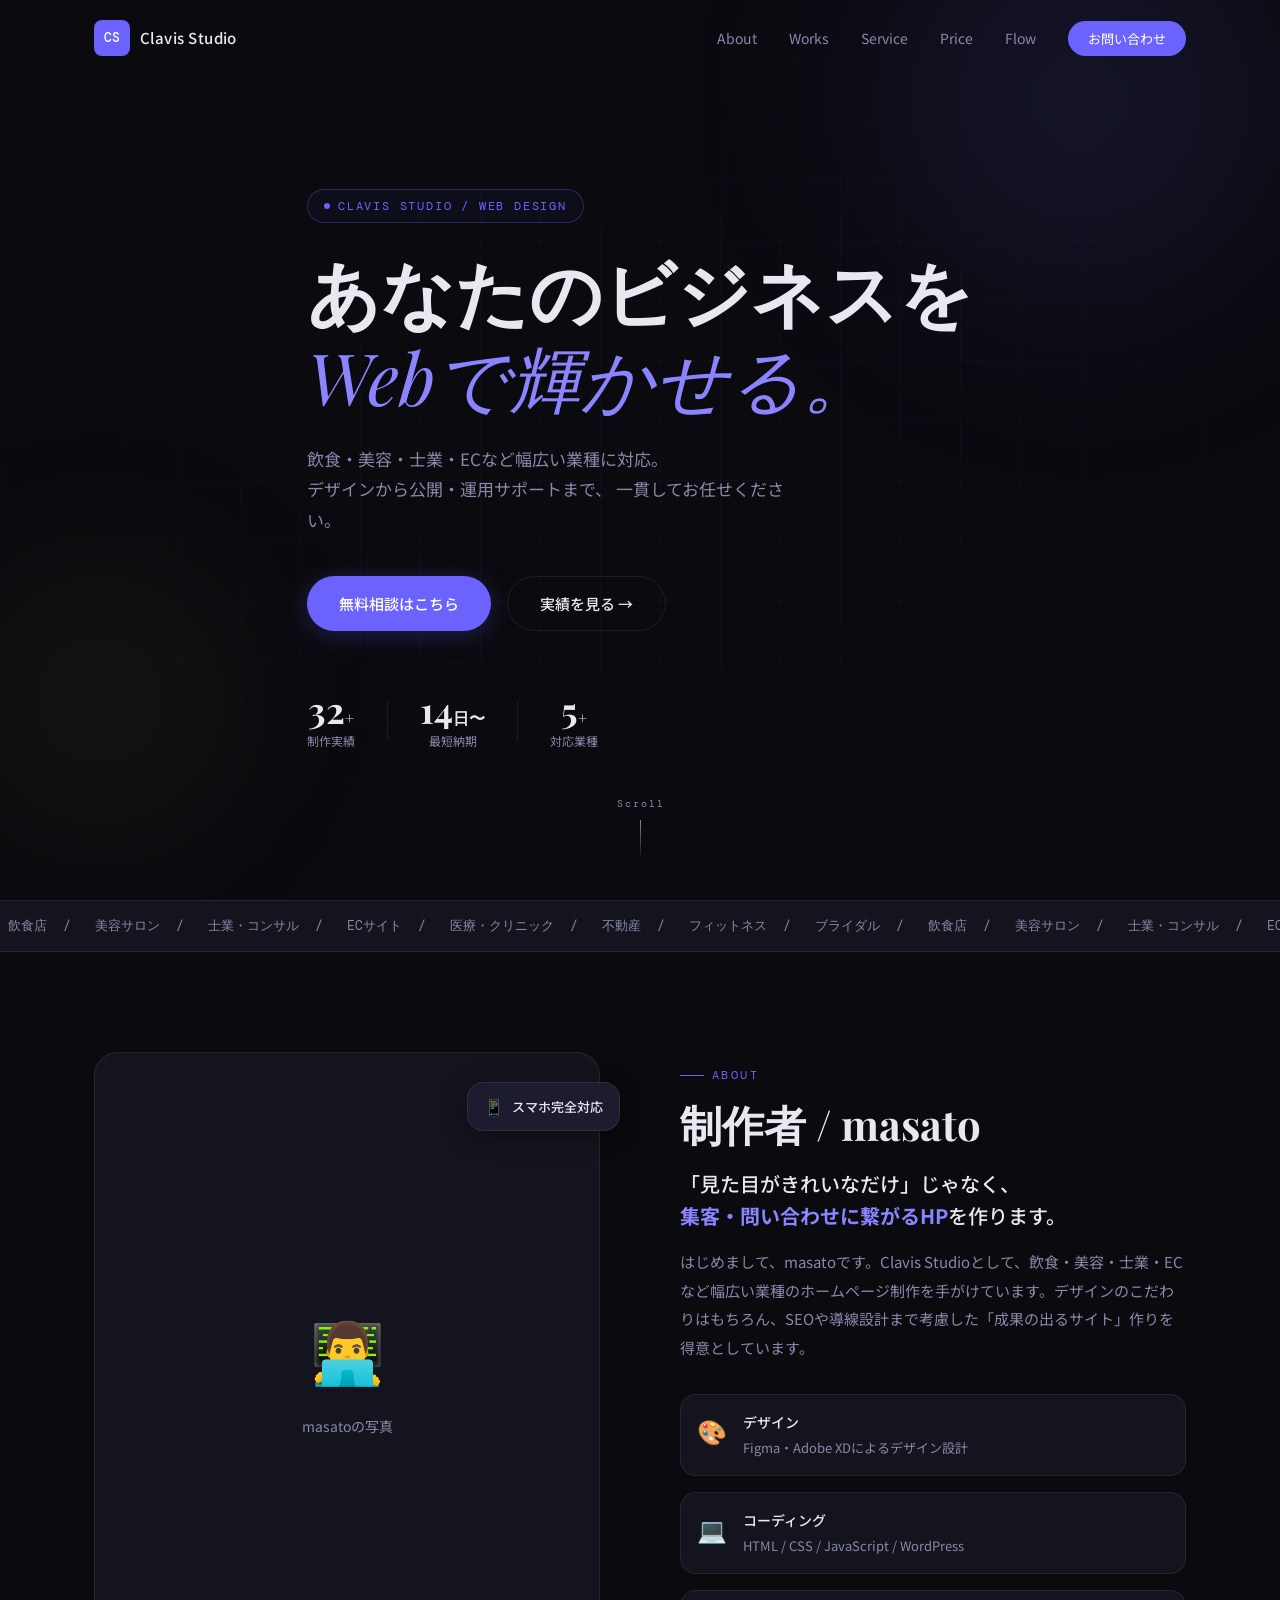
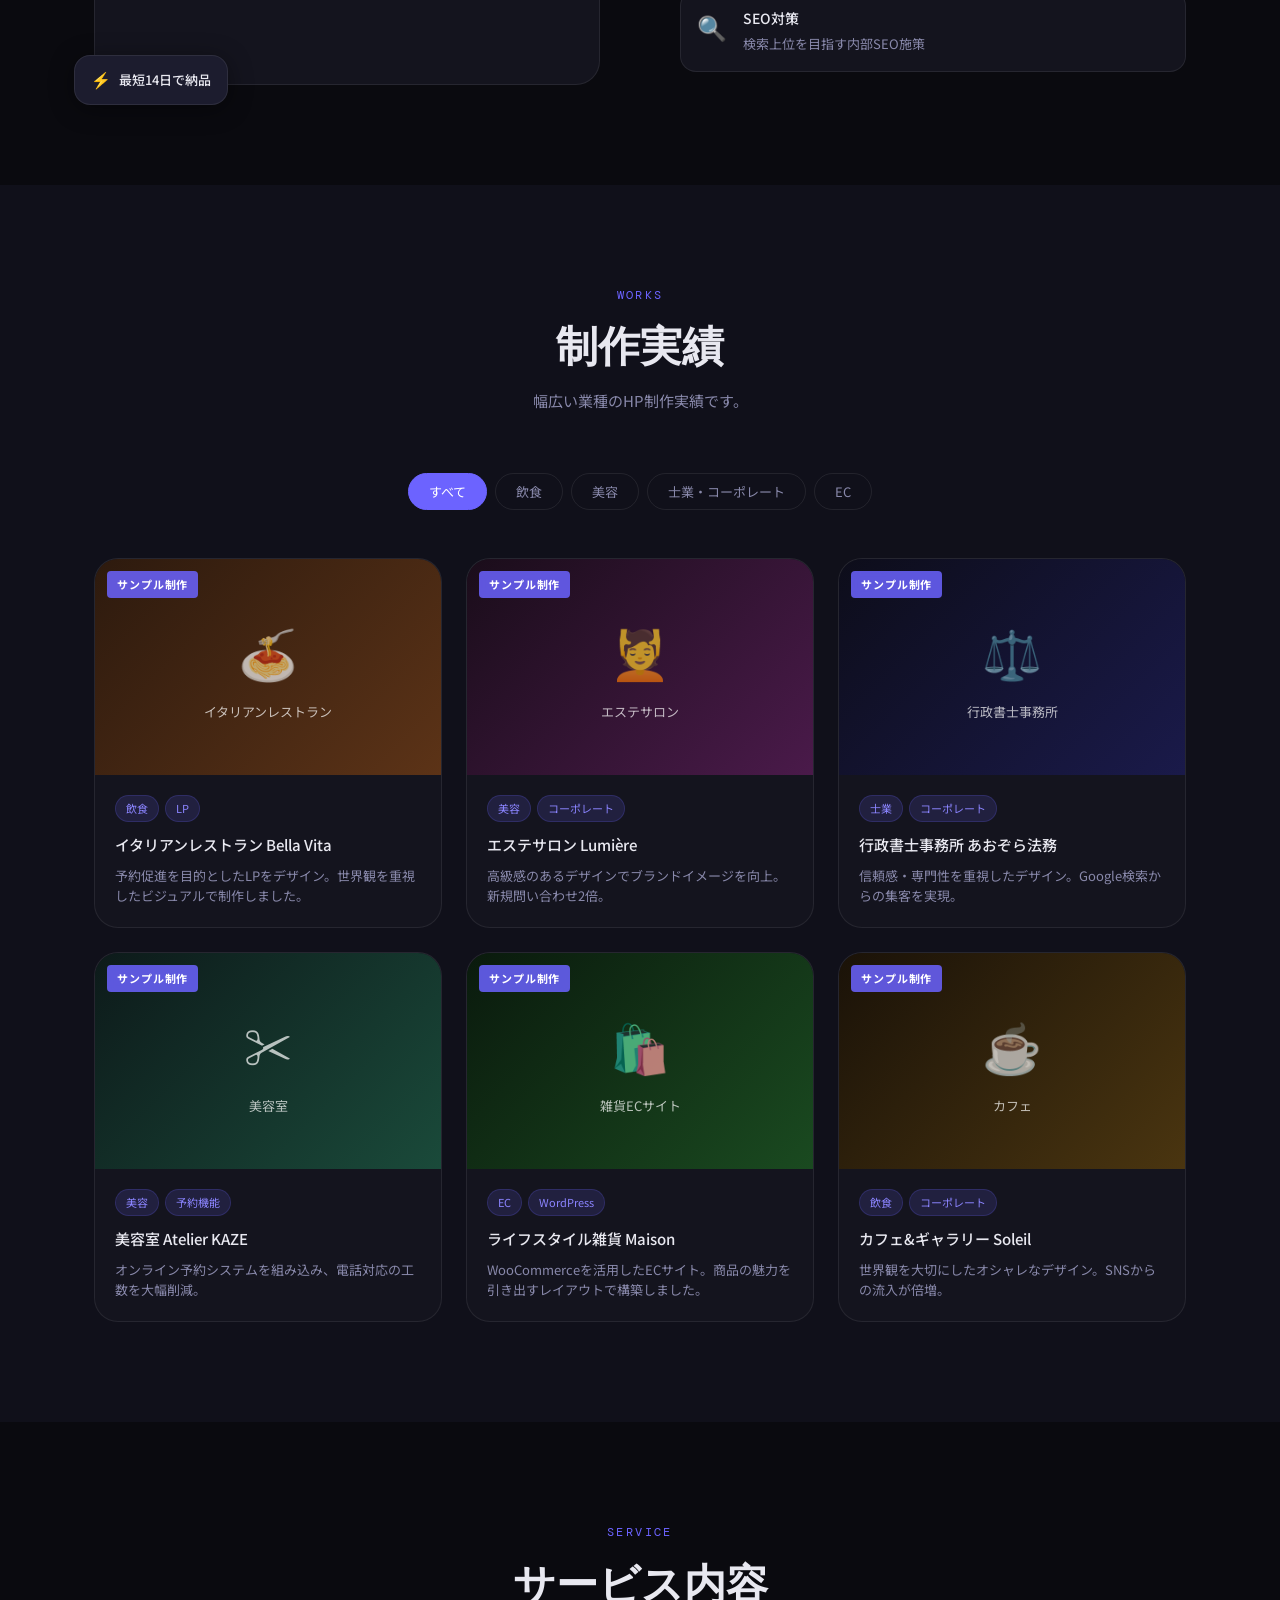
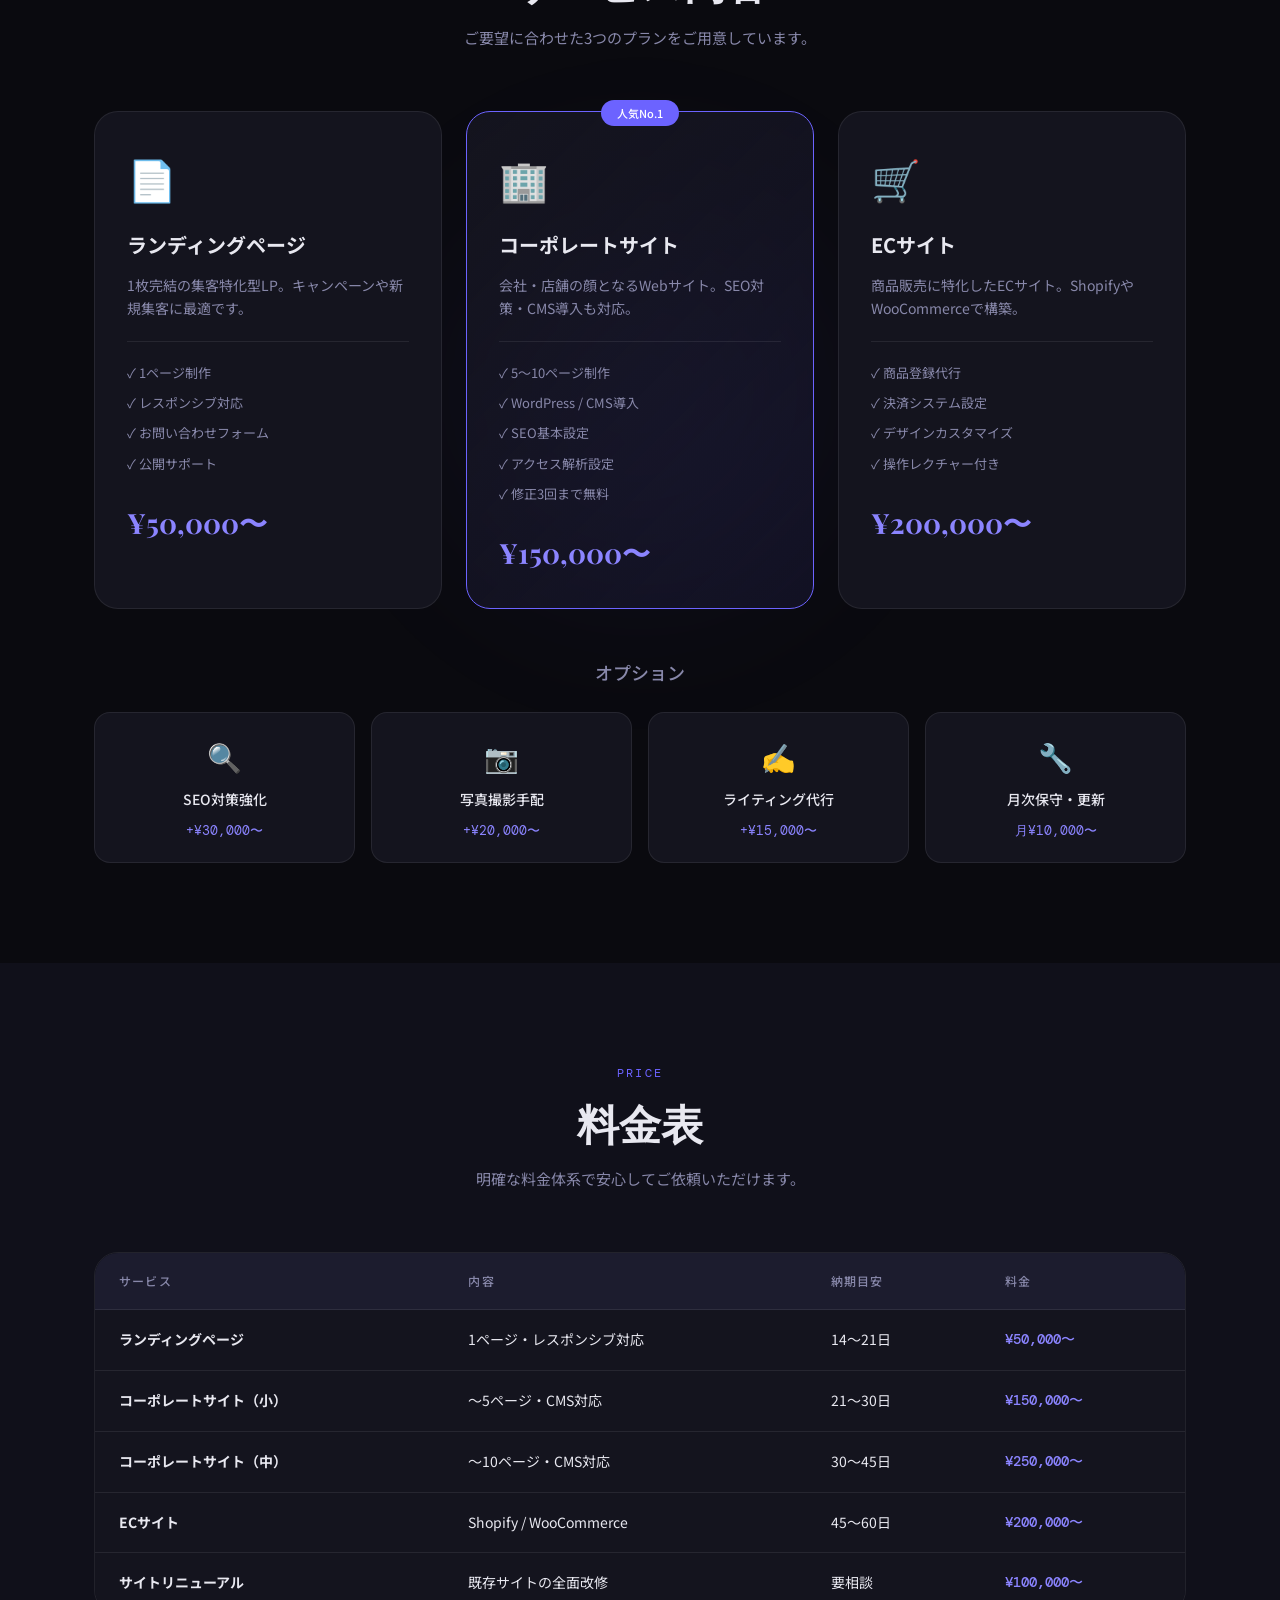
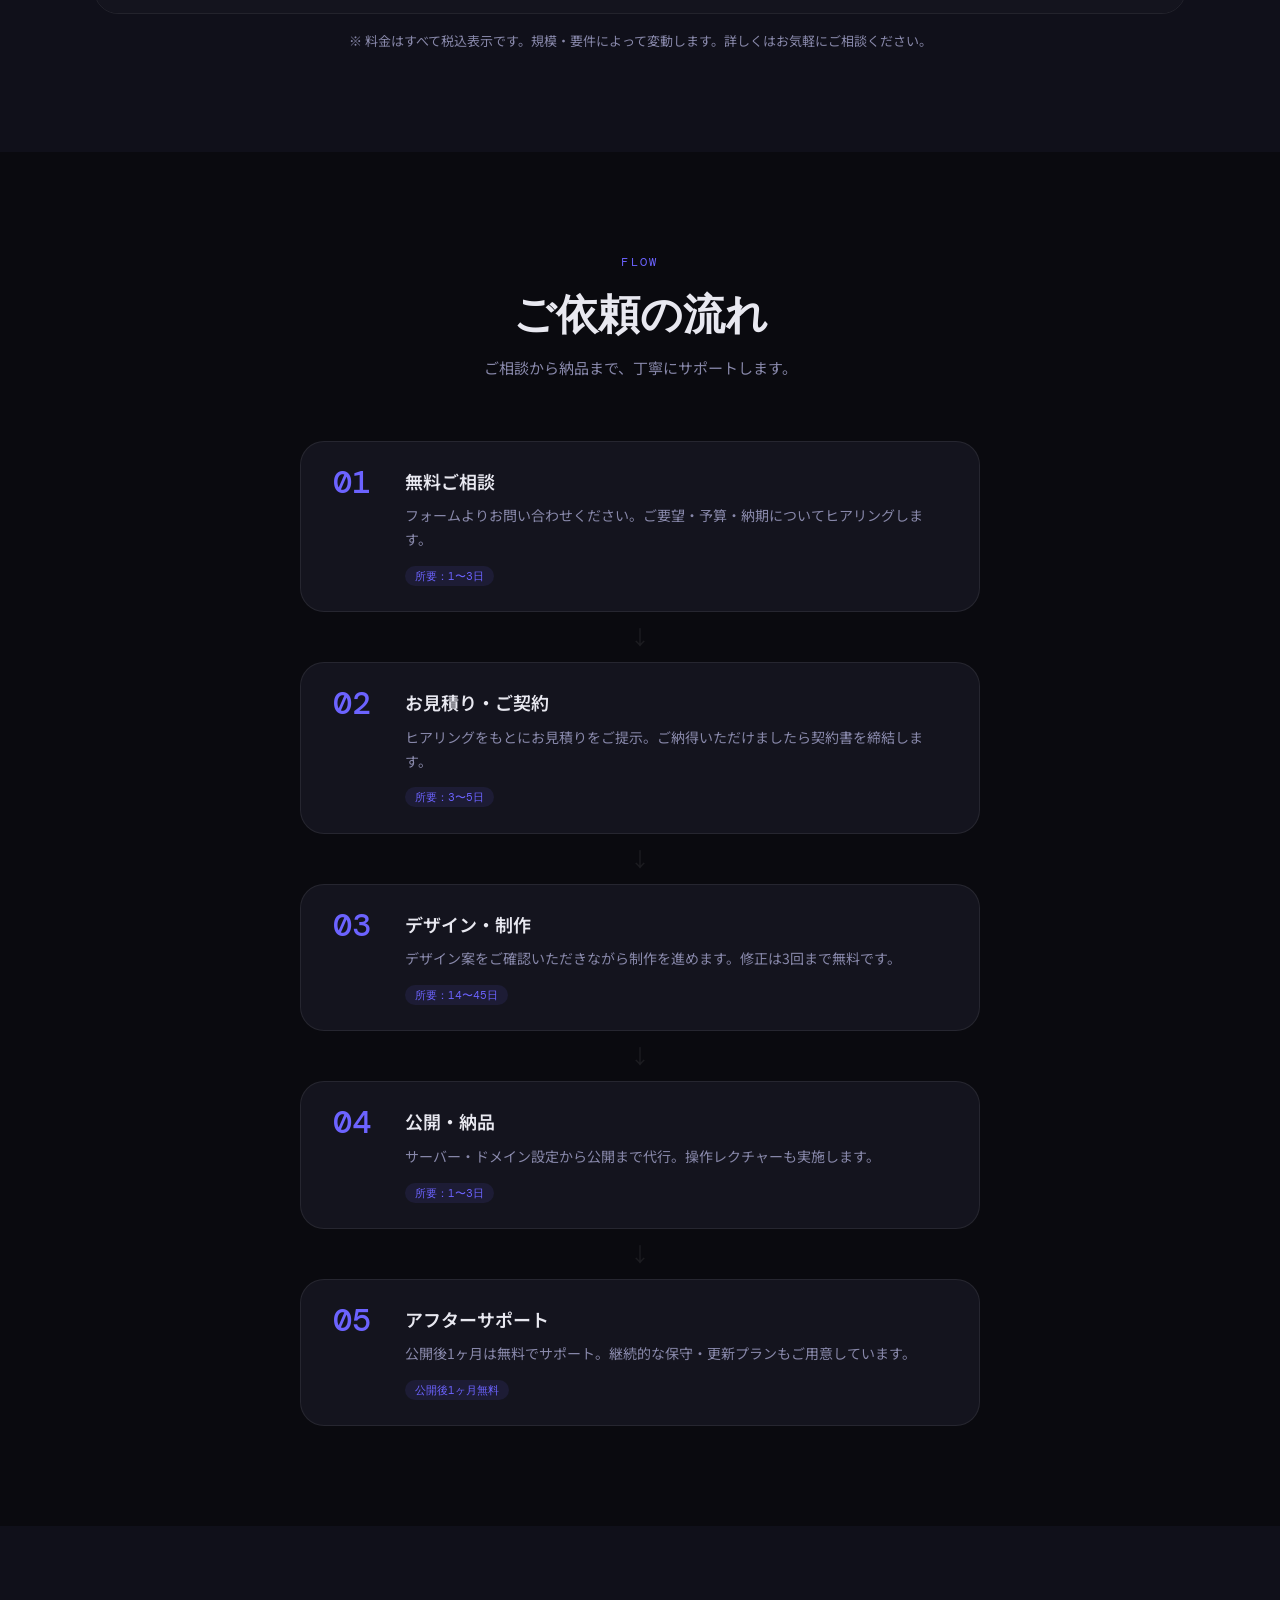
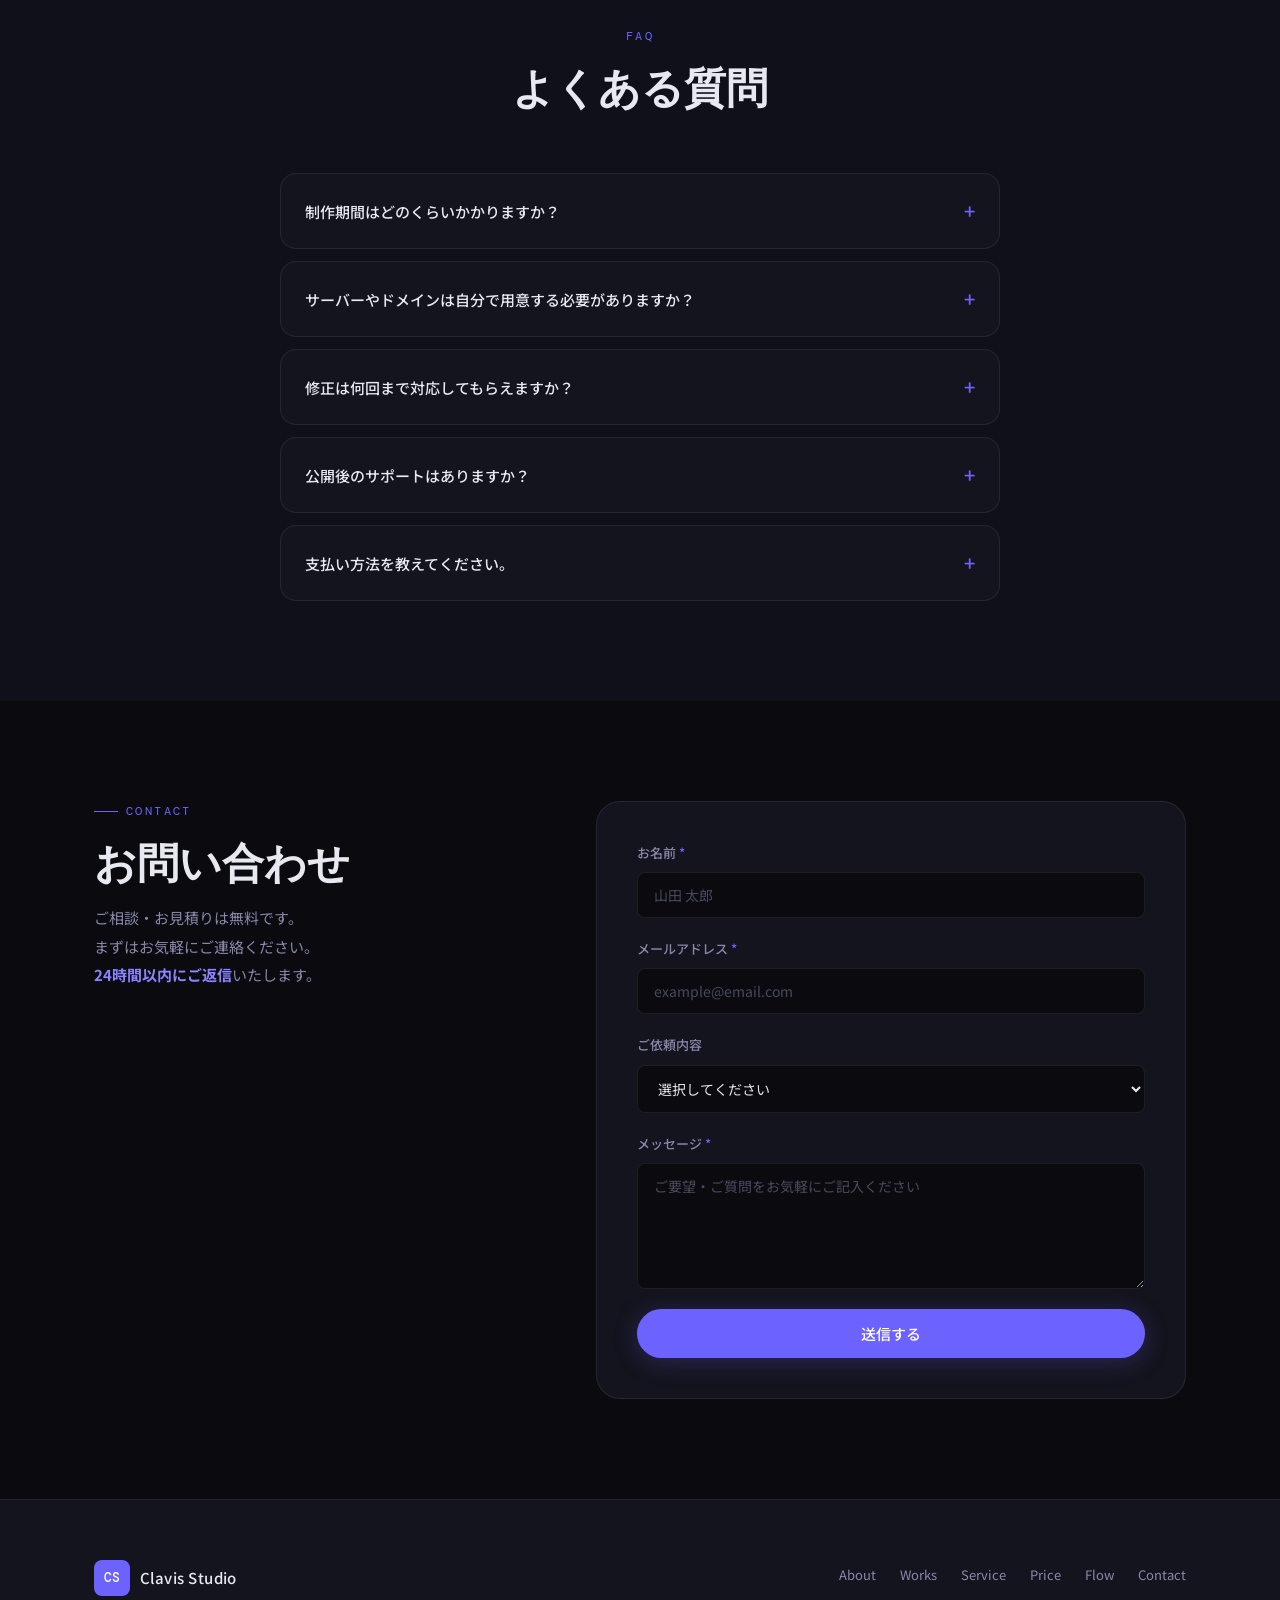
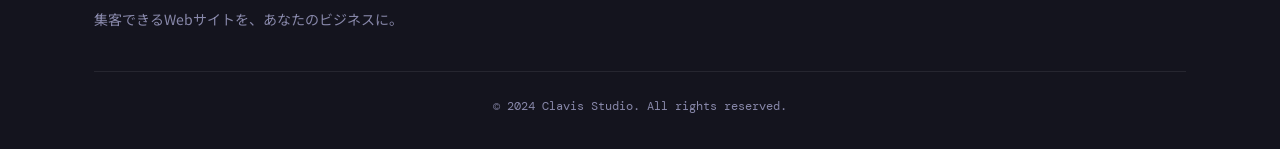
==== commit f47d2100: "Add files via upload" ====
--- a/index.html
+++ b/index.html
@@ -89,8 +89,8 @@
         </div>
         <div class="stat__divider"></div>
         <div class="stat">
-          <span class="stat__num">98<small>%</small></span>
-          <span class="stat__label">顧客満足度</span>
+          <span class="stat__num">5<small>+</small></span>
+          <span class="stat__label">対応業種</span>
         </div>
       </div>
     </div>
--- a/style.css
+++ b/style.css
@@ -1,1109 +1,1112 @@
-/* ============================================
-   CSS Variables & Reset
-   ============================================ */
-:root {
-  --color-bg: #0a0a0f;
-  --color-bg-2: #10101a;
-  --color-surface: #14141e;
-  --color-surface-2: #1c1c2e;
-  --color-border: rgba(255, 255, 255, 0.08);
-  --color-text: #e8e8f0;
-  --color-text-muted: #8888aa;
-  --color-accent: #6c63ff;
-  --color-accent-light: #8b84ff;
-  --color-accent-glow: rgba(108, 99, 255, 0.25);
-  --color-gold: #f0c060;
-  --font-display: 'Playfair Display', serif;
-  --font-body: 'Noto Sans JP', sans-serif;
-  --font-mono: 'DM Mono', monospace;
-  --radius-sm: 8px;
-  --radius-md: 16px;
-  --radius-lg: 24px;
-  --transition: 0.3s cubic-bezier(0.4, 0, 0.2, 1);
-  --shadow-card: 0 4px 24px rgba(0, 0, 0, 0.4);
-  --shadow-accent: 0 0 40px rgba(108, 99, 255, 0.2);
-}
-
-*, *::before, *::after { box-sizing: border-box; margin: 0; padding: 0; }
-
-html { scroll-behavior: smooth; }
-
-body {
-  font-family: var(--font-body);
-  background: var(--color-bg);
-  color: var(--color-text);
-  line-height: 1.7;
-  font-size: 16px;
-  overflow-x: hidden;
-}
-
-img { max-width: 100%; display: block; }
-a { color: inherit; text-decoration: none; }
-ul { list-style: none; }
-button { cursor: pointer; border: none; background: none; font-family: inherit; }
-
-.container {
-  max-width: 1140px;
-  margin: 0 auto;
-  padding: 0 24px;
-}
-
-.section { padding: 100px 0; }
-
-.sp-only { display: none; }
-
-/* ============================================
-   Section Labels & Headers
-   ============================================ */
-.section-label {
-  font-family: var(--font-mono);
-  font-size: 12px;
-  letter-spacing: 0.2em;
-  color: var(--color-accent);
-  text-transform: uppercase;
-  margin-bottom: 12px;
-  display: flex;
-  align-items: center;
-  gap: 8px;
-}
-.section-label::before {
-  content: '';
-  display: inline-block;
-  width: 24px;
-  height: 1px;
-  background: var(--color-accent);
-}
-
-.section-header {
-  text-align: center;
-  margin-bottom: 60px;
-}
-.section-header .section-label {
-  justify-content: center;
-}
-.section-header .section-label::before { display: none; }
-
-.section-title {
-  font-family: var(--font-display);
-  font-size: clamp(28px, 4vw, 42px);
-  font-weight: 700;
-  line-height: 1.3;
-  margin-bottom: 16px;
-}
-
-.section-desc {
-  color: var(--color-text-muted);
-  font-size: 15px;
-}
-
-/* ============================================
-   Buttons
-   ============================================ */
-.btn {
-  display: inline-flex;
-  align-items: center;
-  justify-content: center;
-  gap: 8px;
-  padding: 14px 32px;
-  border-radius: 100px;
-  font-size: 15px;
-  font-weight: 500;
-  transition: var(--transition);
-  white-space: nowrap;
-}
-
-.btn--primary {
-  background: var(--color-accent);
-  color: #fff;
-  box-shadow: 0 4px 24px var(--color-accent-glow);
-}
-.btn--primary:hover {
-  background: var(--color-accent-light);
-  transform: translateY(-2px);
-  box-shadow: 0 8px 32px var(--color-accent-glow);
-}
-
-.btn--ghost {
-  border: 1px solid var(--color-border);
-  color: var(--color-text);
-}
-.btn--ghost:hover {
-  border-color: var(--color-accent);
-  color: var(--color-accent);
-  transform: translateY(-2px);
-}
-
-.btn--full { width: 100%; }
-
-/* ============================================
-   Header
-   ============================================ */
-.header {
-  position: fixed;
-  top: 0;
-  left: 0;
-  right: 0;
-  z-index: 100;
-  padding: 20px 0;
-  transition: var(--transition);
-}
-.header.scrolled {
-  background: rgba(10, 10, 15, 0.9);
-  backdrop-filter: blur(20px);
-  padding: 14px 0;
-  border-bottom: 1px solid var(--color-border);
-}
-
-.header__inner {
-  max-width: 1140px;
-  margin: 0 auto;
-  padding: 0 24px;
-  display: flex;
-  align-items: center;
-  justify-content: space-between;
-}
-
-.header__logo {
-  display: flex;
-  align-items: center;
-  gap: 10px;
-}
-
-.logo-mark {
-  width: 36px;
-  height: 36px;
-  background: var(--color-accent);
-  color: #fff;
-  border-radius: var(--radius-sm);
-  display: flex;
-  align-items: center;
-  justify-content: center;
-  font-family: var(--font-mono);
-  font-weight: 500;
-  font-size: 13px;
-}
-
-.logo-text {
-  font-size: 15px;
-  font-weight: 500;
-  letter-spacing: 0.03em;
-}
-
-.nav__list {
-  display: flex;
-  align-items: center;
-  gap: 32px;
-}
-.nav__list a {
-  font-size: 14px;
-  color: var(--color-text-muted);
-  transition: var(--transition);
-}
-.nav__list a:hover { color: var(--color-text); }
-
-.nav__cta {
-  background: var(--color-accent) !important;
-  color: #fff !important;
-  padding: 8px 20px;
-  border-radius: 100px;
-  font-size: 13px !important;
-}
-.nav__cta:hover { opacity: 0.85; }
-
-.hamburger {
-  display: none;
-  flex-direction: column;
-  gap: 5px;
-  padding: 4px;
-}
-.hamburger span {
-  display: block;
-  width: 24px;
-  height: 2px;
-  background: var(--color-text);
-  transition: var(--transition);
-  border-radius: 2px;
-}
-
-/* ============================================
-   Hero
-   ============================================ */
-.hero {
-  min-height: 100vh;
-  display: flex;
-  align-items: center;
-  position: relative;
-  overflow: hidden;
-  padding: 120px 0 80px;
-}
-
-.hero__bg {
-  position: absolute;
-  inset: 0;
-  pointer-events: none;
-}
-
-.hero__grid {
-  position: absolute;
-  inset: 0;
-  background-image:
-    linear-gradient(rgba(108, 99, 255, 0.05) 1px, transparent 1px),
-    linear-gradient(90deg, rgba(108, 99, 255, 0.05) 1px, transparent 1px);
-  background-size: 60px 60px;
-  mask-image: radial-gradient(ellipse at center, black 30%, transparent 80%);
-}
-
-.hero__orb {
-  position: absolute;
-  border-radius: 50%;
-  filter: blur(80px);
-  pointer-events: none;
-}
-.hero__orb--1 {
-  width: 600px;
-  height: 600px;
-  background: radial-gradient(circle, rgba(108, 99, 255, 0.15), transparent 70%);
-  top: -200px;
-  right: -100px;
-}
-.hero__orb--2 {
-  width: 400px;
-  height: 400px;
-  background: radial-gradient(circle, rgba(240, 192, 96, 0.08), transparent 70%);
-  bottom: 0;
-  left: -100px;
-}
-
-.hero__inner {
-  max-width: 1140px;
-  margin: 0 auto;
-  padding: 0 24px;
-  position: relative;
-  z-index: 1;
-}
-
-.hero__label {
-  display: inline-flex;
-  align-items: center;
-  gap: 8px;
-  font-family: var(--font-mono);
-  font-size: 12px;
-  letter-spacing: 0.15em;
-  color: var(--color-accent);
-  text-transform: uppercase;
-  margin-bottom: 24px;
-  padding: 6px 16px;
-  border: 1px solid rgba(108, 99, 255, 0.3);
-  border-radius: 100px;
-  background: rgba(108, 99, 255, 0.05);
-}
-.dot {
-  width: 6px;
-  height: 6px;
-  border-radius: 50%;
-  background: var(--color-accent);
-  animation: pulse 2s infinite;
-}
-@keyframes pulse {
-  0%, 100% { opacity: 1; transform: scale(1); }
-  50% { opacity: 0.5; transform: scale(1.5); }
-}
-
-.hero__title {
-  font-family: var(--font-display);
-  font-size: clamp(36px, 6vw, 72px);
-  line-height: 1.2;
-  margin-bottom: 24px;
-  display: flex;
-  flex-direction: column;
-}
-.hero__title-line { font-weight: 700; }
-.hero__title-accent {
-  font-style: italic;
-  font-weight: 400;
-  color: var(--color-accent-light);
-}
-
-.hero__desc {
-  font-size: clamp(15px, 1.5vw, 17px);
-  color: var(--color-text-muted);
-  line-height: 1.8;
-  margin-bottom: 40px;
-  max-width: 480px;
-}
-
-.hero__actions {
-  display: flex;
-  gap: 16px;
-  flex-wrap: wrap;
-  margin-bottom: 60px;
-}
-
-.hero__stats {
-  display: flex;
-  align-items: center;
-  gap: 32px;
-}
-.stat { text-align: center; }
-.stat__num {
-  font-family: var(--font-display);
-  font-size: 36px;
-  font-weight: 700;
-  line-height: 1;
-  display: block;
-}
-.stat__num small { font-size: 16px; }
-.stat__label {
-  font-size: 12px;
-  color: var(--color-text-muted);
-  margin-top: 4px;
-  display: block;
-}
-.stat__divider {
-  width: 1px;
-  height: 40px;
-  background: var(--color-border);
-}
-
-.hero__scroll {
-  position: absolute;
-  bottom: 40px;
-  left: 50%;
-  transform: translateX(-50%);
-  display: flex;
-  flex-direction: column;
-  align-items: center;
-  gap: 8px;
-  font-family: var(--font-mono);
-  font-size: 10px;
-  letter-spacing: 0.2em;
-  color: var(--color-text-muted);
-}
-.scroll-line {
-  width: 1px;
-  height: 40px;
-  background: linear-gradient(to bottom, var(--color-text-muted), transparent);
-  animation: scrollDown 1.5s infinite;
-}
-@keyframes scrollDown {
-  0% { transform: scaleY(0); transform-origin: top; }
-  50% { transform: scaleY(1); transform-origin: top; }
-  51% { transform: scaleY(1); transform-origin: bottom; }
-  100% { transform: scaleY(0); transform-origin: bottom; }
-}
-
-/* ============================================
-   Ticker
-   ============================================ */
-.ticker {
-  background: var(--color-surface);
-  border-top: 1px solid var(--color-border);
-  border-bottom: 1px solid var(--color-border);
-  overflow: hidden;
-  padding: 14px 0;
-}
-.ticker__track {
-  display: flex;
-  white-space: nowrap;
-  animation: tickerMove 20s linear infinite;
-}
-.ticker__track span {
-  font-family: var(--font-mono);
-  font-size: 13px;
-  color: var(--color-text-muted);
-  padding: 0 8px;
-}
-@keyframes tickerMove {
-  0% { transform: translateX(0); }
-  100% { transform: translateX(-50%); }
-}
-
-/* ============================================
-   About
-   ============================================ */
-.about { background: var(--color-bg); }
-
-.about__inner {
-  display: grid;
-  grid-template-columns: 1fr 1fr;
-  gap: 80px;
-  align-items: center;
-}
-
-.about__image-wrap { position: relative; }
-
-.about__image-frame {
-  aspect-ratio: 4/5;
-  border-radius: var(--radius-lg);
-  overflow: hidden;
-  background: var(--color-surface);
-  border: 1px solid var(--color-border);
-}
-
-.about__image-placeholder {
-  width: 100%;
-  height: 100%;
-  display: flex;
-  flex-direction: column;
-  align-items: center;
-  justify-content: center;
-  gap: 16px;
-  color: var(--color-text-muted);
-}
-.placeholder-icon { font-size: 60px; }
-.about__image-placeholder p { font-size: 14px; }
-
-.about__tag {
-  position: absolute;
-  background: var(--color-surface-2);
-  border: 1px solid var(--color-border);
-  border-radius: var(--radius-md);
-  padding: 10px 16px;
-  font-size: 13px;
-  font-weight: 500;
-  display: flex;
-  align-items: center;
-  gap: 8px;
-  backdrop-filter: blur(10px);
-  box-shadow: var(--shadow-card);
-}
-.about__tag--1 { bottom: -20px; left: -20px; }
-.about__tag--2 { top: 30px; right: -20px; }
-.tag-icon { font-size: 16px; }
-
-.about__lead {
-  font-size: 20px;
-  font-weight: 500;
-  line-height: 1.6;
-  margin-bottom: 16px;
-}
-.about__lead strong { color: var(--color-accent-light); }
-
-.about__text {
-  color: var(--color-text-muted);
-  font-size: 15px;
-  line-height: 1.9;
-  margin-bottom: 32px;
-}
-
-.about__skills {
-  display: flex;
-  flex-direction: column;
-  gap: 16px;
-}
-.about__skills li {
-  display: flex;
-  gap: 16px;
-  align-items: flex-start;
-  padding: 16px;
-  background: var(--color-surface);
-  border: 1px solid var(--color-border);
-  border-radius: var(--radius-md);
-  transition: var(--transition);
-}
-.about__skills li:hover { border-color: var(--color-accent); }
-.skill-icon { font-size: 24px; flex-shrink: 0; }
-.about__skills strong { font-size: 14px; font-weight: 500; display: block; margin-bottom: 2px; }
-.about__skills p { font-size: 13px; color: var(--color-text-muted); }
-
-/* ============================================
-   Works
-   ============================================ */
-.works { background: var(--color-bg-2); }
-
-.works__filter {
-  display: flex;
-  gap: 8px;
-  flex-wrap: wrap;
-  justify-content: center;
-  margin-bottom: 48px;
-}
-
-.filter-btn {
-  padding: 8px 20px;
-  border-radius: 100px;
-  font-size: 13px;
-  border: 1px solid var(--color-border);
-  color: var(--color-text-muted);
-  transition: var(--transition);
-  font-family: var(--font-body);
-}
-.filter-btn:hover,
-.filter-btn.active {
-  background: var(--color-accent);
-  border-color: var(--color-accent);
-  color: #fff;
-}
-
-.works__grid {
-  display: grid;
-  grid-template-columns: repeat(3, 1fr);
-  gap: 24px;
-}
-
-.work-card {
-  background: var(--color-surface);
-  border: 1px solid var(--color-border);
-  border-radius: var(--radius-lg);
-  overflow: hidden;
-  transition: var(--transition);
-}
-.work-card:hover {
-  transform: translateY(-6px);
-  box-shadow: var(--shadow-accent);
-  border-color: rgba(108, 99, 255, 0.3);
-}
-.work-card.hidden { display: none; }
-
-.work-card__image {
-  aspect-ratio: 16/10;
-  position: relative;
-  overflow: hidden;
-}
-
-.work-card__placeholder {
-  width: 100%;
-  height: 100%;
-  display: flex;
-  flex-direction: column;
-  align-items: center;
-  justify-content: center;
-  gap: 8px;
-  font-size: 13px;
-  color: rgba(255,255,255,0.7);
-}
-.work-card__placeholder span { font-size: 48px; }
-
-.work-card__placeholder--restaurant  { background: linear-gradient(135deg, #2d1a0e, #5c3317); }
-.work-card__placeholder--restaurant2 { background: linear-gradient(135deg, #1a1208, #4a3510); }
-.work-card__placeholder--beauty      { background: linear-gradient(135deg, #1a0d1a, #4a1a4a); }
-.work-card__placeholder--beauty2     { background: linear-gradient(135deg, #0d1a1a, #1a4a3a); }
-.work-card__placeholder--corporate   { background: linear-gradient(135deg, #0d0d1a, #1a1a4a); }
-.work-card__placeholder--ec          { background: linear-gradient(135deg, #0a1a0d, #1a4a20); }
-
-.work-card__overlay {
-  position: absolute;
-  inset: 0;
-  background: rgba(108, 99, 255, 0.85);
-  display: flex;
-  align-items: center;
-  justify-content: center;
-  opacity: 0;
-  transition: var(--transition);
-}
-.work-card:hover .work-card__overlay { opacity: 1; }
-
-.work-card__link {
-  color: #fff;
-  font-weight: 500;
-  font-size: 15px;
-  padding: 10px 24px;
-  border: 2px solid #fff;
-  border-radius: 100px;
-  transition: var(--transition);
-}
-.work-card__link:hover { background: #fff; color: var(--color-accent); }
-
-.work-card__body { padding: 20px; }
-
-.work-card__tags {
-  display: flex;
-  gap: 6px;
-  margin-bottom: 10px;
-}
-.tag {
-  font-size: 11px;
-  padding: 3px 10px;
-  border-radius: 100px;
-  background: rgba(108, 99, 255, 0.15);
-  color: var(--color-accent-light);
-  border: 1px solid rgba(108, 99, 255, 0.2);
-}
-
-.work-card__title {
-  font-size: 15px;
-  font-weight: 500;
-  margin-bottom: 8px;
-}
-.work-card__desc {
-  font-size: 13px;
-  color: var(--color-text-muted);
-  line-height: 1.6;
-}
-
-/* ============================================
-   Service
-   ============================================ */
-.service {
-  background: var(--color-bg);
-  position: relative;
-  overflow: hidden;
-}
-.service__bg { position: absolute; inset: 0; pointer-events: none; }
-.service__orb {
-  position: absolute;
-  width: 600px;
-  height: 600px;
-  background: radial-gradient(circle, rgba(108, 99, 255, 0.08), transparent 70%);
-  top: 50%;
-  left: 50%;
-  transform: translate(-50%, -50%);
-  border-radius: 50%;
-  filter: blur(60px);
-}
-
-.service__grid {
-  display: grid;
-  grid-template-columns: repeat(3, 1fr);
-  gap: 24px;
-  margin-bottom: 48px;
-  position: relative;
-  z-index: 1;
-}
-
-.service-card {
-  background: var(--color-surface);
-  border: 1px solid var(--color-border);
-  border-radius: var(--radius-lg);
-  padding: 32px;
-  transition: var(--transition);
-  position: relative;
-}
-.service-card:hover {
-  transform: translateY(-4px);
-  border-color: rgba(108, 99, 255, 0.3);
-}
-.service-card--featured {
-  border-color: var(--color-accent);
-  background: linear-gradient(135deg, var(--color-surface), rgba(108, 99, 255, 0.08));
-}
-
-.service-card__badge {
-  position: absolute;
-  top: -12px;
-  left: 50%;
-  transform: translateX(-50%);
-  background: var(--color-accent);
-  color: #fff;
-  font-size: 11px;
-  font-weight: 500;
-  padding: 4px 16px;
-  border-radius: 100px;
-  white-space: nowrap;
-}
-
-.service-card__icon { font-size: 40px; margin-bottom: 16px; }
-.service-card__title { font-size: 20px; font-weight: 700; margin-bottom: 12px; }
-.service-card__desc { font-size: 14px; color: var(--color-text-muted); line-height: 1.7; margin-bottom: 20px; }
-
-.service-card__list {
-  display: flex;
-  flex-direction: column;
-  gap: 8px;
-  margin-bottom: 24px;
-  border-top: 1px solid var(--color-border);
-  padding-top: 20px;
-}
-.service-card__list li { font-size: 13px; color: var(--color-text-muted); }
-
-.service-card__price {
-  font-family: var(--font-display);
-  font-size: 28px;
-  font-weight: 700;
-  color: var(--color-accent-light);
-}
-
-.service__options { position: relative; z-index: 1; }
-.service__options-title {
-  text-align: center;
-  font-size: 18px;
-  font-weight: 500;
-  margin-bottom: 24px;
-  color: var(--color-text-muted);
-}
-
-.options__grid {
-  display: grid;
-  grid-template-columns: repeat(4, 1fr);
-  gap: 16px;
-}
-.option-item {
-  background: var(--color-surface);
-  border: 1px solid var(--color-border);
-  border-radius: var(--radius-md);
-  padding: 20px;
-  display: flex;
-  flex-direction: column;
-  align-items: center;
-  gap: 8px;
-  text-align: center;
-  transition: var(--transition);
-}
-.option-item:hover { border-color: var(--color-accent); }
-.option-icon { font-size: 28px; }
-.option-item span:nth-child(2) { font-size: 14px; font-weight: 500; }
-.option-price { font-size: 13px; color: var(--color-accent-light); font-family: var(--font-mono); }
-
-/* ============================================
-   Price Table
-   ============================================ */
-.price { background: var(--color-bg-2); }
-
-.price__table-wrap {
-  overflow-x: auto;
-  border-radius: var(--radius-lg);
-  border: 1px solid var(--color-border);
-}
-
-.price__table {
-  width: 100%;
-  border-collapse: collapse;
-  background: var(--color-surface);
-}
-.price__table th, .price__table td {
-  padding: 18px 24px;
-  text-align: left;
-  border-bottom: 1px solid var(--color-border);
-  font-size: 14px;
-}
-.price__table th {
-  background: var(--color-surface-2);
-  font-weight: 500;
-  color: var(--color-text-muted);
-  font-size: 12px;
-  text-transform: uppercase;
-  letter-spacing: 0.1em;
-}
-.price__table tr:last-child td { border-bottom: none; }
-.price__table tr:hover td { background: rgba(108, 99, 255, 0.04); }
-.price-col {
-  font-family: var(--font-mono);
-  font-weight: 500;
-  color: var(--color-accent-light);
-}
-
-.price__note {
-  margin-top: 16px;
-  font-size: 13px;
-  color: var(--color-text-muted);
-  text-align: center;
-}
-
-/* ============================================
-   Flow
-   ============================================ */
-.flow { background: var(--color-bg); }
-
-.flow__steps {
-  max-width: 680px;
-  margin: 0 auto;
-  display: flex;
-  flex-direction: column;
-  align-items: center;
-}
-
-.flow-step {
-  display: flex;
-  gap: 24px;
-  width: 100%;
-  background: var(--color-surface);
-  border: 1px solid var(--color-border);
-  border-radius: var(--radius-lg);
-  padding: 24px 32px;
-  transition: var(--transition);
-}
-.flow-step:hover { border-color: var(--color-accent); }
-
-.flow-step__num {
-  font-family: var(--font-mono);
-  font-size: 32px;
-  font-weight: 500;
-  color: var(--color-accent);
-  line-height: 1;
-  flex-shrink: 0;
-  width: 48px;
-}
-
-.flow-step__content h3 { font-size: 18px; font-weight: 600; margin-bottom: 8px; }
-.flow-step__content p { font-size: 14px; color: var(--color-text-muted); line-height: 1.7; margin-bottom: 8px; }
-.flow-step__duration {
-  font-family: var(--font-mono);
-  font-size: 11px;
-  color: var(--color-accent);
-  padding: 3px 10px;
-  background: rgba(108, 99, 255, 0.1);
-  border-radius: 100px;
-}
-
-.flow-step__arrow {
-  font-size: 20px;
-  color: var(--color-border);
-  padding: 8px 0;
-}
-
-/* ============================================
-   FAQ
-   ============================================ */
-.faq { background: var(--color-bg-2); }
-
-.faq__list {
-  max-width: 720px;
-  margin: 0 auto;
-  display: flex;
-  flex-direction: column;
-  gap: 12px;
-}
-
-.faq-item {
-  background: var(--color-surface);
-  border: 1px solid var(--color-border);
-  border-radius: var(--radius-md);
-  overflow: hidden;
-  transition: var(--transition);
-}
-.faq-item[open] { border-color: var(--color-accent); }
-
-.faq-item summary {
-  padding: 20px 24px;
-  cursor: pointer;
-  font-weight: 500;
-  font-size: 15px;
-  list-style: none;
-  display: flex;
-  justify-content: space-between;
-  align-items: center;
-  user-select: none;
-}
-.faq-item summary::-webkit-details-marker { display: none; }
-.faq-item summary::after {
-  content: '+';
-  font-size: 20px;
-  color: var(--color-accent);
-  transition: var(--transition);
-}
-.faq-item[open] summary::after { transform: rotate(45deg); }
-
-.faq-item__answer {
-  padding: 0 24px 20px;
-  font-size: 14px;
-  color: var(--color-text-muted);
-  line-height: 1.8;
-}
-
-/* ============================================
-   Contact
-   ============================================ */
-.contact { background: var(--color-bg); }
-
-.contact__inner {
-  display: grid;
-  grid-template-columns: 1fr 1.4fr;
-  gap: 80px;
-  align-items: start;
-}
-
-.contact__desc {
-  color: var(--color-text-muted);
-  line-height: 1.9;
-  margin-bottom: 32px;
-  font-size: 15px;
-}
-.contact__desc strong { color: var(--color-accent-light); }
-
-.contact__info {
-  display: flex;
-  flex-direction: column;
-  gap: 12px;
-}
-.contact-info-item {
-  display: flex;
-  align-items: center;
-  gap: 12px;
-  font-size: 14px;
-  color: var(--color-text-muted);
-}
-.contact-icon { font-size: 18px; }
-
-.contact__form-wrap {
-  background: var(--color-surface);
-  border: 1px solid var(--color-border);
-  border-radius: var(--radius-lg);
-  padding: 40px;
-}
-
-.contact__form {
-  display: flex;
-  flex-direction: column;
-  gap: 20px;
-}
-
-.form-group {
-  display: flex;
-  flex-direction: column;
-  gap: 8px;
-}
-
-.form-group label {
-  font-size: 13px;
-  font-weight: 500;
-  color: var(--color-text-muted);
-}
-
-.required { color: var(--color-accent); }
-
-.form-group input,
-.form-group select,
-.form-group textarea {
-  background: var(--color-bg);
-  border: 1px solid var(--color-border);
-  border-radius: var(--radius-sm);
-  padding: 12px 16px;
-  color: var(--color-text);
-  font-family: var(--font-body);
-  font-size: 14px;
-  transition: var(--transition);
-  outline: none;
-  width: 100%;
-}
-.form-group input:focus,
-.form-group select:focus,
-.form-group textarea:focus {
-  border-color: var(--color-accent);
-  box-shadow: 0 0 0 3px var(--color-accent-glow);
-}
-.form-group input::placeholder,
-.form-group textarea::placeholder { color: var(--color-text-muted); opacity: 0.5; }
-.form-group select option { background: var(--color-surface); }
-
-.form-note {
-  font-size: 12px;
-  color: var(--color-text-muted);
-  text-align: center;
-  opacity: 0.6;
-}
-
-/* ============================================
-   Footer
-   ============================================ */
-.footer {
-  background: var(--color-surface);
-  border-top: 1px solid var(--color-border);
-  padding: 60px 0 32px;
-}
-
-.footer__inner {
-  display: flex;
-  justify-content: space-between;
-  align-items: flex-start;
-  margin-bottom: 40px;
-}
-
-.footer__brand p {
-  font-size: 14px;
-  color: var(--color-text-muted);
-  margin-top: 12px;
-}
-
-.footer__nav ul {
-  display: flex;
-  gap: 24px;
-}
-.footer__nav a {
-  font-size: 13px;
-  color: var(--color-text-muted);
-  transition: var(--transition);
-}
-.footer__nav a:hover { color: var(--color-text); }
-
-.footer__bottom {
-  border-top: 1px solid var(--color-border);
-  padding-top: 24px;
-  text-align: center;
-  font-size: 12px;
-  color: var(--color-text-muted);
-  font-family: var(--font-mono);
-}
-
-/* ============================================
-   Float CTA
-   ============================================ */
-.cta-float {
-  position: fixed;
-  bottom: 32px;
-  right: 32px;
-  background: var(--color-accent);
-  color: #fff;
-  padding: 14px 24px;
-  border-radius: 100px;
-  font-size: 14px;
-  font-weight: 500;
-  box-shadow: 0 8px 32px var(--color-accent-glow);
-  transition: var(--transition);
-  z-index: 50;
-}
-.cta-float:hover { transform: translateY(-3px); box-shadow: 0 12px 40px var(--color-accent-glow); }
-
-/* ============================================
-   Responsive
-   ============================================ */
-@media (max-width: 1024px) {
-  .works__grid { grid-template-columns: repeat(2, 1fr); }
-  .service__grid { grid-template-columns: repeat(2, 1fr); }
-  .service-card:last-child { grid-column: span 2; max-width: 480px; margin: 0 auto; width: 100%; }
-  .options__grid { grid-template-columns: repeat(2, 1fr); }
-}
-
-@media (max-width: 768px) {
-  .section { padding: 72px 0; }
-  .sp-only { display: block; }
-
-  .hamburger { display: flex; }
-  .header__nav {
-    position: fixed;
-    inset: 0;
-    background: rgba(10, 10, 15, 0.98);
-    backdrop-filter: blur(20px);
-    display: flex;
-    align-items: center;
-    justify-content: center;
-    transform: translateX(100%);
-    transition: var(--transition);
-  }
-  .header__nav.open { transform: translateX(0); }
-  .nav__list {
-    flex-direction: column;
-    gap: 24px;
-    text-align: center;
-  }
-  .nav__list a { font-size: 18px !important; }
-
-  .hero { padding: 100px 0 60px; }
-  .hero__stats { gap: 16px; }
-  .stat__num { font-size: 28px; }
-
-  .about__inner { grid-template-columns: 1fr; gap: 48px; }
-  .about__tag--1 { bottom: -12px; left: 12px; }
-  .about__tag--2 { top: 16px; right: 12px; }
-
-  .works__grid { grid-template-columns: 1fr; }
-
-  .service__grid { grid-template-columns: 1fr; }
-  .service-card:last-child { grid-column: auto; max-width: 100%; }
-
-  .contact__inner { grid-template-columns: 1fr; gap: 40px; }
-  .contact__form-wrap { padding: 24px; }
-
-  .footer__inner { flex-direction: column; gap: 32px; }
-  .footer__nav ul { flex-wrap: wrap; gap: 16px; }
-
-  .cta-float { bottom: 20px; right: 20px; padding: 12px 20px; }
-
-  .hero__actions { flex-direction: column; }
-  .btn { justify-content: center; }
-}
-
-@media (max-width: 480px) {
-  .hero__stats { flex-direction: column; gap: 20px; }
-  .stat__divider { width: 40px; height: 1px; }
-  .options__grid { grid-template-columns: repeat(2, 1fr); }
-}
+/* ============================================
+   CSS Variables & Reset
+   ============================================ */
+:root {
+  --color-bg: #0a0a0f;
+  --color-bg-2: #10101a;
+  --color-surface: #14141e;
+  --color-surface-2: #1c1c2e;
+  --color-border: rgba(255, 255, 255, 0.08);
+  --color-text: #e8e8f0;
+  --color-text-muted: #8888aa;
+  --color-accent: #6c63ff;
+  --color-accent-light: #8b84ff;
+  --color-accent-glow: rgba(108, 99, 255, 0.25);
+  --color-gold: #f0c060;
+  --font-display: 'Playfair Display', serif;
+  --font-body: 'Noto Sans JP', sans-serif;
+  --font-mono: 'DM Mono', monospace;
+  --radius-sm: 8px;
+  --radius-md: 16px;
+  --radius-lg: 24px;
+  --transition: 0.3s cubic-bezier(0.4, 0, 0.2, 1);
+  --shadow-card: 0 4px 24px rgba(0, 0, 0, 0.4);
+  --shadow-accent: 0 0 40px rgba(108, 99, 255, 0.2);
+}
+
+*, *::before, *::after { box-sizing: border-box; margin: 0; padding: 0; }
+
+html { scroll-behavior: smooth; }
+
+body {
+  font-family: var(--font-body);
+  background: var(--color-bg);
+  color: var(--color-text);
+  line-height: 1.7;
+  font-size: 16px;
+  overflow-x: hidden;
+}
+
+img { max-width: 100%; display: block; }
+a { color: inherit; text-decoration: none; }
+ul { list-style: none; }
+button { cursor: pointer; border: none; background: none; font-family: inherit; }
+
+.container {
+  max-width: 1140px;
+  margin: 0 auto;
+  padding: 0 24px;
+}
+
+.section { padding: 100px 0; }
+
+.sp-only { display: none; }
+
+/* ============================================
+   Section Labels & Headers
+   ============================================ */
+.section-label {
+  font-family: var(--font-mono);
+  font-size: 12px;
+  letter-spacing: 0.2em;
+  color: var(--color-accent);
+  text-transform: uppercase;
+  margin-bottom: 12px;
+  display: flex;
+  align-items: center;
+  gap: 8px;
+}
+.section-label::before {
+  content: '';
+  display: inline-block;
+  width: 24px;
+  height: 1px;
+  background: var(--color-accent);
+}
+
+.section-header {
+  text-align: center;
+  margin-bottom: 60px;
+}
+.section-header .section-label {
+  justify-content: center;
+}
+.section-header .section-label::before { display: none; }
+
+.section-title {
+  font-family: var(--font-display);
+  font-size: clamp(28px, 4vw, 42px);
+  font-weight: 700;
+  line-height: 1.3;
+  margin-bottom: 16px;
+}
+
+.section-desc {
+  color: var(--color-text-muted);
+  font-size: 15px;
+}
+
+/* ============================================
+   Buttons
+   ============================================ */
+.btn {
+  display: inline-flex;
+  align-items: center;
+  justify-content: center;
+  gap: 8px;
+  padding: 14px 32px;
+  border-radius: 100px;
+  font-size: 15px;
+  font-weight: 500;
+  transition: var(--transition);
+  white-space: nowrap;
+}
+
+.btn--primary {
+  background: var(--color-accent);
+  color: #fff;
+  box-shadow: 0 4px 24px var(--color-accent-glow);
+}
+.btn--primary:hover {
+  background: var(--color-accent-light);
+  transform: translateY(-2px);
+  box-shadow: 0 8px 32px var(--color-accent-glow);
+}
+
+.btn--ghost {
+  border: 1px solid var(--color-border);
+  color: var(--color-text);
+}
+.btn--ghost:hover {
+  border-color: var(--color-accent);
+  color: var(--color-accent);
+  transform: translateY(-2px);
+}
+
+.btn--full { width: 100%; }
+
+/* ============================================
+   Header
+   ============================================ */
+.header {
+  position: fixed;
+  top: 0;
+  left: 0;
+  right: 0;
+  z-index: 100;
+  padding: 20px 0;
+  transition: var(--transition);
+}
+.header.scrolled {
+  background: rgba(10, 10, 15, 0.9);
+  backdrop-filter: blur(20px);
+  padding: 14px 0;
+  border-bottom: 1px solid var(--color-border);
+}
+
+.header__inner {
+  max-width: 1140px;
+  margin: 0 auto;
+  padding: 0 24px;
+  display: flex;
+  align-items: center;
+  justify-content: space-between;
+}
+
+.header__logo {
+  display: flex;
+  align-items: center;
+  gap: 10px;
+}
+
+.logo-mark {
+  width: 36px;
+  height: 36px;
+  background: var(--color-accent);
+  color: #fff;
+  border-radius: var(--radius-sm);
+  display: flex;
+  align-items: center;
+  justify-content: center;
+  font-family: var(--font-mono);
+  font-weight: 500;
+  font-size: 13px;
+}
+
+.logo-text {
+  font-size: 15px;
+  font-weight: 500;
+  letter-spacing: 0.03em;
+}
+
+.nav__list {
+  display: flex;
+  align-items: center;
+  gap: 32px;
+}
+.nav__list a {
+  font-size: 14px;
+  color: var(--color-text-muted);
+  transition: var(--transition);
+}
+.nav__list a:hover { color: var(--color-text); }
+
+.nav__cta {
+  background: var(--color-accent) !important;
+  color: #fff !important;
+  padding: 8px 20px;
+  border-radius: 100px;
+  font-size: 13px !important;
+}
+.nav__cta:hover { opacity: 0.85; }
+
+.hamburger {
+  display: none;
+  flex-direction: column;
+  gap: 5px;
+  padding: 4px;
+}
+.hamburger span {
+  display: block;
+  width: 24px;
+  height: 2px;
+  background: var(--color-text);
+  transition: var(--transition);
+  border-radius: 2px;
+}
+
+/* ============================================
+   Hero
+   ============================================ */
+.hero {
+  min-height: 100vh;
+  display: flex;
+  align-items: center;
+  position: relative;
+  overflow: hidden;
+  padding: 120px 0 80px;
+}
+
+.hero__bg {
+  position: absolute;
+  inset: 0;
+  pointer-events: none;
+}
+
+.hero__grid {
+  position: absolute;
+  inset: 0;
+  background-image:
+    linear-gradient(rgba(108, 99, 255, 0.05) 1px, transparent 1px),
+    linear-gradient(90deg, rgba(108, 99, 255, 0.05) 1px, transparent 1px);
+  background-size: 60px 60px;
+  mask-image: radial-gradient(ellipse at center, black 30%, transparent 80%);
+}
+
+.hero__orb {
+  position: absolute;
+  border-radius: 50%;
+  filter: blur(80px);
+  pointer-events: none;
+}
+.hero__orb--1 {
+  width: 600px;
+  height: 600px;
+  background: radial-gradient(circle, rgba(108, 99, 255, 0.15), transparent 70%);
+  top: -200px;
+  right: -100px;
+}
+.hero__orb--2 {
+  width: 400px;
+  height: 400px;
+  background: radial-gradient(circle, rgba(240, 192, 96, 0.08), transparent 70%);
+  bottom: 0;
+  left: -100px;
+}
+
+.hero__inner {
+  max-width: 1140px;
+  margin: 0 auto;
+  padding: 0 24px;
+  position: relative;
+  z-index: 1;
+}
+
+.hero__label {
+  display: inline-flex;
+  align-items: center;
+  gap: 8px;
+  font-family: var(--font-mono);
+  font-size: 12px;
+  letter-spacing: 0.15em;
+  color: var(--color-accent);
+  text-transform: uppercase;
+  margin-bottom: 24px;
+  padding: 6px 16px;
+  border: 1px solid rgba(108, 99, 255, 0.3);
+  border-radius: 100px;
+  background: rgba(108, 99, 255, 0.05);
+}
+.dot {
+  width: 6px;
+  height: 6px;
+  border-radius: 50%;
+  background: var(--color-accent);
+  animation: pulse 2s infinite;
+}
+@keyframes pulse {
+  0%, 100% { opacity: 1; transform: scale(1); }
+  50% { opacity: 0.5; transform: scale(1.5); }
+}
+
+.hero__title {
+  font-family: var(--font-display);
+  font-size: clamp(36px, 6vw, 72px);
+  line-height: 1.2;
+  margin-bottom: 24px;
+  display: flex;
+  flex-direction: column;
+}
+.hero__title-line { font-weight: 700; }
+.hero__title-accent {
+  font-style: italic;
+  font-weight: 400;
+  color: var(--color-accent-light);
+}
+
+.hero__desc {
+  font-size: clamp(15px, 1.5vw, 17px);
+  color: var(--color-text-muted);
+  line-height: 1.8;
+  margin-bottom: 40px;
+  max-width: 480px;
+}
+
+.hero__actions {
+  display: flex;
+  gap: 16px;
+  flex-wrap: wrap;
+  margin-bottom: 60px;
+}
+
+.hero__stats {
+  display: flex;
+  align-items: center;
+  gap: 32px;
+}
+.stat { text-align: center; }
+.stat__num {
+  font-family: var(--font-display);
+  font-size: 36px;
+  font-weight: 700;
+  line-height: 1;
+  display: block;
+}
+.stat__num small { font-size: 16px; }
+.stat__label {
+  font-size: 12px;
+  color: var(--color-text-muted);
+  margin-top: 4px;
+  display: block;
+}
+.stat__divider {
+  width: 1px;
+  height: 40px;
+  background: var(--color-border);
+}
+
+.hero__scroll {
+  position: absolute;
+  bottom: 40px;
+  left: 50%;
+  transform: translateX(-50%);
+  display: flex;
+  flex-direction: column;
+  align-items: center;
+  gap: 8px;
+  font-family: var(--font-mono);
+  font-size: 10px;
+  letter-spacing: 0.2em;
+  color: var(--color-text-muted);
+}
+.hero__scroll span {
+  padding-left: 0.2em;
+}
+.scroll-line {
+  width: 1px;
+  height: 40px;
+  background: linear-gradient(to bottom, var(--color-text-muted), transparent);
+  animation: scrollDown 1.5s infinite;
+}
+@keyframes scrollDown {
+  0% { transform: scaleY(0); transform-origin: top; }
+  50% { transform: scaleY(1); transform-origin: top; }
+  51% { transform: scaleY(1); transform-origin: bottom; }
+  100% { transform: scaleY(0); transform-origin: bottom; }
+}
+
+/* ============================================
+   Ticker
+   ============================================ */
+.ticker {
+  background: var(--color-surface);
+  border-top: 1px solid var(--color-border);
+  border-bottom: 1px solid var(--color-border);
+  overflow: hidden;
+  padding: 14px 0;
+}
+.ticker__track {
+  display: flex;
+  white-space: nowrap;
+  animation: tickerMove 20s linear infinite;
+}
+.ticker__track span {
+  font-family: var(--font-mono);
+  font-size: 13px;
+  color: var(--color-text-muted);
+  padding: 0 8px;
+}
+@keyframes tickerMove {
+  0% { transform: translateX(0); }
+  100% { transform: translateX(-50%); }
+}
+
+/* ============================================
+   About
+   ============================================ */
+.about { background: var(--color-bg); }
+
+.about__inner {
+  display: grid;
+  grid-template-columns: 1fr 1fr;
+  gap: 80px;
+  align-items: center;
+}
+
+.about__image-wrap { position: relative; }
+
+.about__image-frame {
+  aspect-ratio: 4/5;
+  border-radius: var(--radius-lg);
+  overflow: hidden;
+  background: var(--color-surface);
+  border: 1px solid var(--color-border);
+}
+
+.about__image-placeholder {
+  width: 100%;
+  height: 100%;
+  display: flex;
+  flex-direction: column;
+  align-items: center;
+  justify-content: center;
+  gap: 16px;
+  color: var(--color-text-muted);
+}
+.placeholder-icon { font-size: 60px; }
+.about__image-placeholder p { font-size: 14px; }
+
+.about__tag {
+  position: absolute;
+  background: var(--color-surface-2);
+  border: 1px solid var(--color-border);
+  border-radius: var(--radius-md);
+  padding: 10px 16px;
+  font-size: 13px;
+  font-weight: 500;
+  display: flex;
+  align-items: center;
+  gap: 8px;
+  backdrop-filter: blur(10px);
+  box-shadow: var(--shadow-card);
+}
+.about__tag--1 { bottom: -20px; left: -20px; }
+.about__tag--2 { top: 30px; right: -20px; }
+.tag-icon { font-size: 16px; }
+
+.about__lead {
+  font-size: 20px;
+  font-weight: 500;
+  line-height: 1.6;
+  margin-bottom: 16px;
+}
+.about__lead strong { color: var(--color-accent-light); }
+
+.about__text {
+  color: var(--color-text-muted);
+  font-size: 15px;
+  line-height: 1.9;
+  margin-bottom: 32px;
+}
+
+.about__skills {
+  display: flex;
+  flex-direction: column;
+  gap: 16px;
+}
+.about__skills li {
+  display: flex;
+  gap: 16px;
+  align-items: flex-start;
+  padding: 16px;
+  background: var(--color-surface);
+  border: 1px solid var(--color-border);
+  border-radius: var(--radius-md);
+  transition: var(--transition);
+}
+.about__skills li:hover { border-color: var(--color-accent); }
+.skill-icon { font-size: 24px; flex-shrink: 0; }
+.about__skills strong { font-size: 14px; font-weight: 500; display: block; margin-bottom: 2px; }
+.about__skills p { font-size: 13px; color: var(--color-text-muted); }
+
+/* ============================================
+   Works
+   ============================================ */
+.works { background: var(--color-bg-2); }
+
+.works__filter {
+  display: flex;
+  gap: 8px;
+  flex-wrap: wrap;
+  justify-content: center;
+  margin-bottom: 48px;
+}
+
+.filter-btn {
+  padding: 8px 20px;
+  border-radius: 100px;
+  font-size: 13px;
+  border: 1px solid var(--color-border);
+  color: var(--color-text-muted);
+  transition: var(--transition);
+  font-family: var(--font-body);
+}
+.filter-btn:hover,
+.filter-btn.active {
+  background: var(--color-accent);
+  border-color: var(--color-accent);
+  color: #fff;
+}
+
+.works__grid {
+  display: grid;
+  grid-template-columns: repeat(3, 1fr);
+  gap: 24px;
+}
+
+.work-card {
+  background: var(--color-surface);
+  border: 1px solid var(--color-border);
+  border-radius: var(--radius-lg);
+  overflow: hidden;
+  transition: var(--transition);
+}
+.work-card:hover {
+  transform: translateY(-6px);
+  box-shadow: var(--shadow-accent);
+  border-color: rgba(108, 99, 255, 0.3);
+}
+.work-card.hidden { display: none; }
+
+.work-card__image {
+  aspect-ratio: 16/10;
+  position: relative;
+  overflow: hidden;
+}
+
+.work-card__placeholder {
+  width: 100%;
+  height: 100%;
+  display: flex;
+  flex-direction: column;
+  align-items: center;
+  justify-content: center;
+  gap: 8px;
+  font-size: 13px;
+  color: rgba(255,255,255,0.7);
+}
+.work-card__placeholder span { font-size: 48px; }
+
+.work-card__placeholder--restaurant  { background: linear-gradient(135deg, #2d1a0e, #5c3317); }
+.work-card__placeholder--restaurant2 { background: linear-gradient(135deg, #1a1208, #4a3510); }
+.work-card__placeholder--beauty      { background: linear-gradient(135deg, #1a0d1a, #4a1a4a); }
+.work-card__placeholder--beauty2     { background: linear-gradient(135deg, #0d1a1a, #1a4a3a); }
+.work-card__placeholder--corporate   { background: linear-gradient(135deg, #0d0d1a, #1a1a4a); }
+.work-card__placeholder--ec          { background: linear-gradient(135deg, #0a1a0d, #1a4a20); }
+
+.work-card__overlay {
+  position: absolute;
+  inset: 0;
+  background: rgba(108, 99, 255, 0.85);
+  display: flex;
+  align-items: center;
+  justify-content: center;
+  opacity: 0;
+  transition: var(--transition);
+}
+.work-card:hover .work-card__overlay { opacity: 1; }
+
+.work-card__link {
+  color: #fff;
+  font-weight: 500;
+  font-size: 15px;
+  padding: 10px 24px;
+  border: 2px solid #fff;
+  border-radius: 100px;
+  transition: var(--transition);
+}
+.work-card__link:hover { background: #fff; color: var(--color-accent); }
+
+.work-card__body { padding: 20px; }
+
+.work-card__tags {
+  display: flex;
+  gap: 6px;
+  margin-bottom: 10px;
+}
+.tag {
+  font-size: 11px;
+  padding: 3px 10px;
+  border-radius: 100px;
+  background: rgba(108, 99, 255, 0.15);
+  color: var(--color-accent-light);
+  border: 1px solid rgba(108, 99, 255, 0.2);
+}
+
+.work-card__title {
+  font-size: 15px;
+  font-weight: 500;
+  margin-bottom: 8px;
+}
+.work-card__desc {
+  font-size: 13px;
+  color: var(--color-text-muted);
+  line-height: 1.6;
+}
+
+/* ============================================
+   Service
+   ============================================ */
+.service {
+  background: var(--color-bg);
+  position: relative;
+  overflow: hidden;
+}
+.service__bg { position: absolute; inset: 0; pointer-events: none; }
+.service__orb {
+  position: absolute;
+  width: 600px;
+  height: 600px;
+  background: radial-gradient(circle, rgba(108, 99, 255, 0.08), transparent 70%);
+  top: 50%;
+  left: 50%;
+  transform: translate(-50%, -50%);
+  border-radius: 50%;
+  filter: blur(60px);
+}
+
+.service__grid {
+  display: grid;
+  grid-template-columns: repeat(3, 1fr);
+  gap: 24px;
+  margin-bottom: 48px;
+  position: relative;
+  z-index: 1;
+}
+
+.service-card {
+  background: var(--color-surface);
+  border: 1px solid var(--color-border);
+  border-radius: var(--radius-lg);
+  padding: 32px;
+  transition: var(--transition);
+  position: relative;
+}
+.service-card:hover {
+  transform: translateY(-4px);
+  border-color: rgba(108, 99, 255, 0.3);
+}
+.service-card--featured {
+  border-color: var(--color-accent);
+  background: linear-gradient(135deg, var(--color-surface), rgba(108, 99, 255, 0.08));
+}
+
+.service-card__badge {
+  position: absolute;
+  top: -12px;
+  left: 50%;
+  transform: translateX(-50%);
+  background: var(--color-accent);
+  color: #fff;
+  font-size: 11px;
+  font-weight: 500;
+  padding: 4px 16px;
+  border-radius: 100px;
+  white-space: nowrap;
+}
+
+.service-card__icon { font-size: 40px; margin-bottom: 16px; }
+.service-card__title { font-size: 20px; font-weight: 700; margin-bottom: 12px; }
+.service-card__desc { font-size: 14px; color: var(--color-text-muted); line-height: 1.7; margin-bottom: 20px; }
+
+.service-card__list {
+  display: flex;
+  flex-direction: column;
+  gap: 8px;
+  margin-bottom: 24px;
+  border-top: 1px solid var(--color-border);
+  padding-top: 20px;
+}
+.service-card__list li { font-size: 13px; color: var(--color-text-muted); }
+
+.service-card__price {
+  font-family: var(--font-display);
+  font-size: 28px;
+  font-weight: 700;
+  color: var(--color-accent-light);
+}
+
+.service__options { position: relative; z-index: 1; }
+.service__options-title {
+  text-align: center;
+  font-size: 18px;
+  font-weight: 500;
+  margin-bottom: 24px;
+  color: var(--color-text-muted);
+}
+
+.options__grid {
+  display: grid;
+  grid-template-columns: repeat(4, 1fr);
+  gap: 16px;
+}
+.option-item {
+  background: var(--color-surface);
+  border: 1px solid var(--color-border);
+  border-radius: var(--radius-md);
+  padding: 20px;
+  display: flex;
+  flex-direction: column;
+  align-items: center;
+  gap: 8px;
+  text-align: center;
+  transition: var(--transition);
+}
+.option-item:hover { border-color: var(--color-accent); }
+.option-icon { font-size: 28px; }
+.option-item span:nth-child(2) { font-size: 14px; font-weight: 500; }
+.option-price { font-size: 13px; color: var(--color-accent-light); font-family: var(--font-mono); }
+
+/* ============================================
+   Price Table
+   ============================================ */
+.price { background: var(--color-bg-2); }
+
+.price__table-wrap {
+  overflow-x: auto;
+  border-radius: var(--radius-lg);
+  border: 1px solid var(--color-border);
+}
+
+.price__table {
+  width: 100%;
+  border-collapse: collapse;
+  background: var(--color-surface);
+}
+.price__table th, .price__table td {
+  padding: 18px 24px;
+  text-align: left;
+  border-bottom: 1px solid var(--color-border);
+  font-size: 14px;
+}
+.price__table th {
+  background: var(--color-surface-2);
+  font-weight: 500;
+  color: var(--color-text-muted);
+  font-size: 12px;
+  text-transform: uppercase;
+  letter-spacing: 0.1em;
+}
+.price__table tr:last-child td { border-bottom: none; }
+.price__table tr:hover td { background: rgba(108, 99, 255, 0.04); }
+.price-col {
+  font-family: var(--font-mono);
+  font-weight: 500;
+  color: var(--color-accent-light);
+}
+
+.price__note {
+  margin-top: 16px;
+  font-size: 13px;
+  color: var(--color-text-muted);
+  text-align: center;
+}
+
+/* ============================================
+   Flow
+   ============================================ */
+.flow { background: var(--color-bg); }
+
+.flow__steps {
+  max-width: 680px;
+  margin: 0 auto;
+  display: flex;
+  flex-direction: column;
+  align-items: center;
+}
+
+.flow-step {
+  display: flex;
+  gap: 24px;
+  width: 100%;
+  background: var(--color-surface);
+  border: 1px solid var(--color-border);
+  border-radius: var(--radius-lg);
+  padding: 24px 32px;
+  transition: var(--transition);
+}
+.flow-step:hover { border-color: var(--color-accent); }
+
+.flow-step__num {
+  font-family: var(--font-mono);
+  font-size: 32px;
+  font-weight: 500;
+  color: var(--color-accent);
+  line-height: 1;
+  flex-shrink: 0;
+  width: 48px;
+}
+
+.flow-step__content h3 { font-size: 18px; font-weight: 600; margin-bottom: 8px; }
+.flow-step__content p { font-size: 14px; color: var(--color-text-muted); line-height: 1.7; margin-bottom: 8px; }
+.flow-step__duration {
+  font-family: var(--font-mono);
+  font-size: 11px;
+  color: var(--color-accent);
+  padding: 3px 10px;
+  background: rgba(108, 99, 255, 0.1);
+  border-radius: 100px;
+}
+
+.flow-step__arrow {
+  font-size: 20px;
+  color: var(--color-border);
+  padding: 8px 0;
+}
+
+/* ============================================
+   FAQ
+   ============================================ */
+.faq { background: var(--color-bg-2); }
+
+.faq__list {
+  max-width: 720px;
+  margin: 0 auto;
+  display: flex;
+  flex-direction: column;
+  gap: 12px;
+}
+
+.faq-item {
+  background: var(--color-surface);
+  border: 1px solid var(--color-border);
+  border-radius: var(--radius-md);
+  overflow: hidden;
+  transition: var(--transition);
+}
+.faq-item[open] { border-color: var(--color-accent); }
+
+.faq-item summary {
+  padding: 20px 24px;
+  cursor: pointer;
+  font-weight: 500;
+  font-size: 15px;
+  list-style: none;
+  display: flex;
+  justify-content: space-between;
+  align-items: center;
+  user-select: none;
+}
+.faq-item summary::-webkit-details-marker { display: none; }
+.faq-item summary::after {
+  content: '+';
+  font-size: 20px;
+  color: var(--color-accent);
+  transition: var(--transition);
+}
+.faq-item[open] summary::after { transform: rotate(45deg); }
+
+.faq-item__answer {
+  padding: 0 24px 20px;
+  font-size: 14px;
+  color: var(--color-text-muted);
+  line-height: 1.8;
+}
+
+/* ============================================
+   Contact
+   ============================================ */
+.contact { background: var(--color-bg); }
+
+.contact__inner {
+  display: grid;
+  grid-template-columns: 1fr 1.4fr;
+  gap: 80px;
+  align-items: start;
+}
+
+.contact__desc {
+  color: var(--color-text-muted);
+  line-height: 1.9;
+  margin-bottom: 32px;
+  font-size: 15px;
+}
+.contact__desc strong { color: var(--color-accent-light); }
+
+.contact__info {
+  display: flex;
+  flex-direction: column;
+  gap: 12px;
+}
+.contact-info-item {
+  display: flex;
+  align-items: center;
+  gap: 12px;
+  font-size: 14px;
+  color: var(--color-text-muted);
+}
+.contact-icon { font-size: 18px; }
+
+.contact__form-wrap {
+  background: var(--color-surface);
+  border: 1px solid var(--color-border);
+  border-radius: var(--radius-lg);
+  padding: 40px;
+}
+
+.contact__form {
+  display: flex;
+  flex-direction: column;
+  gap: 20px;
+}
+
+.form-group {
+  display: flex;
+  flex-direction: column;
+  gap: 8px;
+}
+
+.form-group label {
+  font-size: 13px;
+  font-weight: 500;
+  color: var(--color-text-muted);
+}
+
+.required { color: var(--color-accent); }
+
+.form-group input,
+.form-group select,
+.form-group textarea {
+  background: var(--color-bg);
+  border: 1px solid var(--color-border);
+  border-radius: var(--radius-sm);
+  padding: 12px 16px;
+  color: var(--color-text);
+  font-family: var(--font-body);
+  font-size: 14px;
+  transition: var(--transition);
+  outline: none;
+  width: 100%;
+}
+.form-group input:focus,
+.form-group select:focus,
+.form-group textarea:focus {
+  border-color: var(--color-accent);
+  box-shadow: 0 0 0 3px var(--color-accent-glow);
+}
+.form-group input::placeholder,
+.form-group textarea::placeholder { color: var(--color-text-muted); opacity: 0.5; }
+.form-group select option { background: var(--color-surface); }
+
+.form-note {
+  font-size: 12px;
+  color: var(--color-text-muted);
+  text-align: center;
+  opacity: 0.6;
+}
+
+/* ============================================
+   Footer
+   ============================================ */
+.footer {
+  background: var(--color-surface);
+  border-top: 1px solid var(--color-border);
+  padding: 60px 0 32px;
+}
+
+.footer__inner {
+  display: flex;
+  justify-content: space-between;
+  align-items: flex-start;
+  margin-bottom: 40px;
+}
+
+.footer__brand p {
+  font-size: 14px;
+  color: var(--color-text-muted);
+  margin-top: 12px;
+}
+
+.footer__nav ul {
+  display: flex;
+  gap: 24px;
+}
+.footer__nav a {
+  font-size: 13px;
+  color: var(--color-text-muted);
+  transition: var(--transition);
+}
+.footer__nav a:hover { color: var(--color-text); }
+
+.footer__bottom {
+  border-top: 1px solid var(--color-border);
+  padding-top: 24px;
+  text-align: center;
+  font-size: 12px;
+  color: var(--color-text-muted);
+  font-family: var(--font-mono);
+}
+
+/* ============================================
+   Float CTA
+   ============================================ */
+.cta-float {
+  position: fixed;
+  bottom: 32px;
+  right: 32px;
+  background: var(--color-accent);
+  color: #fff;
+  padding: 14px 24px;
+  border-radius: 100px;
+  font-size: 14px;
+  font-weight: 500;
+  box-shadow: 0 8px 32px var(--color-accent-glow);
+  transition: var(--transition);
+  z-index: 50;
+}
+.cta-float:hover { transform: translateY(-3px); box-shadow: 0 12px 40px var(--color-accent-glow); }
+
+/* ============================================
+   Responsive
+   ============================================ */
+@media (max-width: 1024px) {
+  .works__grid { grid-template-columns: repeat(2, 1fr); }
+  .service__grid { grid-template-columns: repeat(2, 1fr); }
+  .service-card:last-child { grid-column: span 2; max-width: 480px; margin: 0 auto; width: 100%; }
+  .options__grid { grid-template-columns: repeat(2, 1fr); }
+}
+
+@media (max-width: 768px) {
+  .section { padding: 72px 0; }
+  .sp-only { display: block; }
+
+  .hamburger { display: flex; }
+  .header__nav {
+    position: fixed;
+    inset: 0;
+    background: rgba(10, 10, 15, 0.98);
+    backdrop-filter: blur(20px);
+    display: flex;
+    align-items: center;
+    justify-content: center;
+    transform: translateX(100%);
+    transition: var(--transition);
+  }
+  .header__nav.open { transform: translateX(0); }
+  .nav__list {
+    flex-direction: column;
+    gap: 24px;
+    text-align: center;
+  }
+  .nav__list a { font-size: 18px !important; }
+
+  .hero { padding: 100px 0 60px; }
+  .hero__stats { gap: 16px; }
+  .stat__num { font-size: 28px; }
+
+  .about__inner { grid-template-columns: 1fr; gap: 48px; }
+  .about__tag--1 { bottom: -12px; left: 12px; }
+  .about__tag--2 { top: 16px; right: 12px; }
+
+  .works__grid { grid-template-columns: 1fr; }
+
+  .service__grid { grid-template-columns: 1fr; }
+  .service-card:last-child { grid-column: auto; max-width: 100%; }
+
+  .contact__inner { grid-template-columns: 1fr; gap: 40px; }
+  .contact__form-wrap { padding: 24px; }
+
+  .footer__inner { flex-direction: column; gap: 32px; }
+  .footer__nav ul { flex-wrap: wrap; gap: 16px; }
+
+  .cta-float { bottom: 20px; right: 20px; padding: 12px 20px; }
+
+  .hero__actions { flex-direction: column; }
+  .btn { justify-content: center; }
+}
+
+@media (max-width: 480px) {
+  .hero__stats { flex-direction: column; gap: 20px; }
+  .stat__divider { width: 40px; height: 1px; }
+  .options__grid { grid-template-columns: repeat(2, 1fr); }
+}
